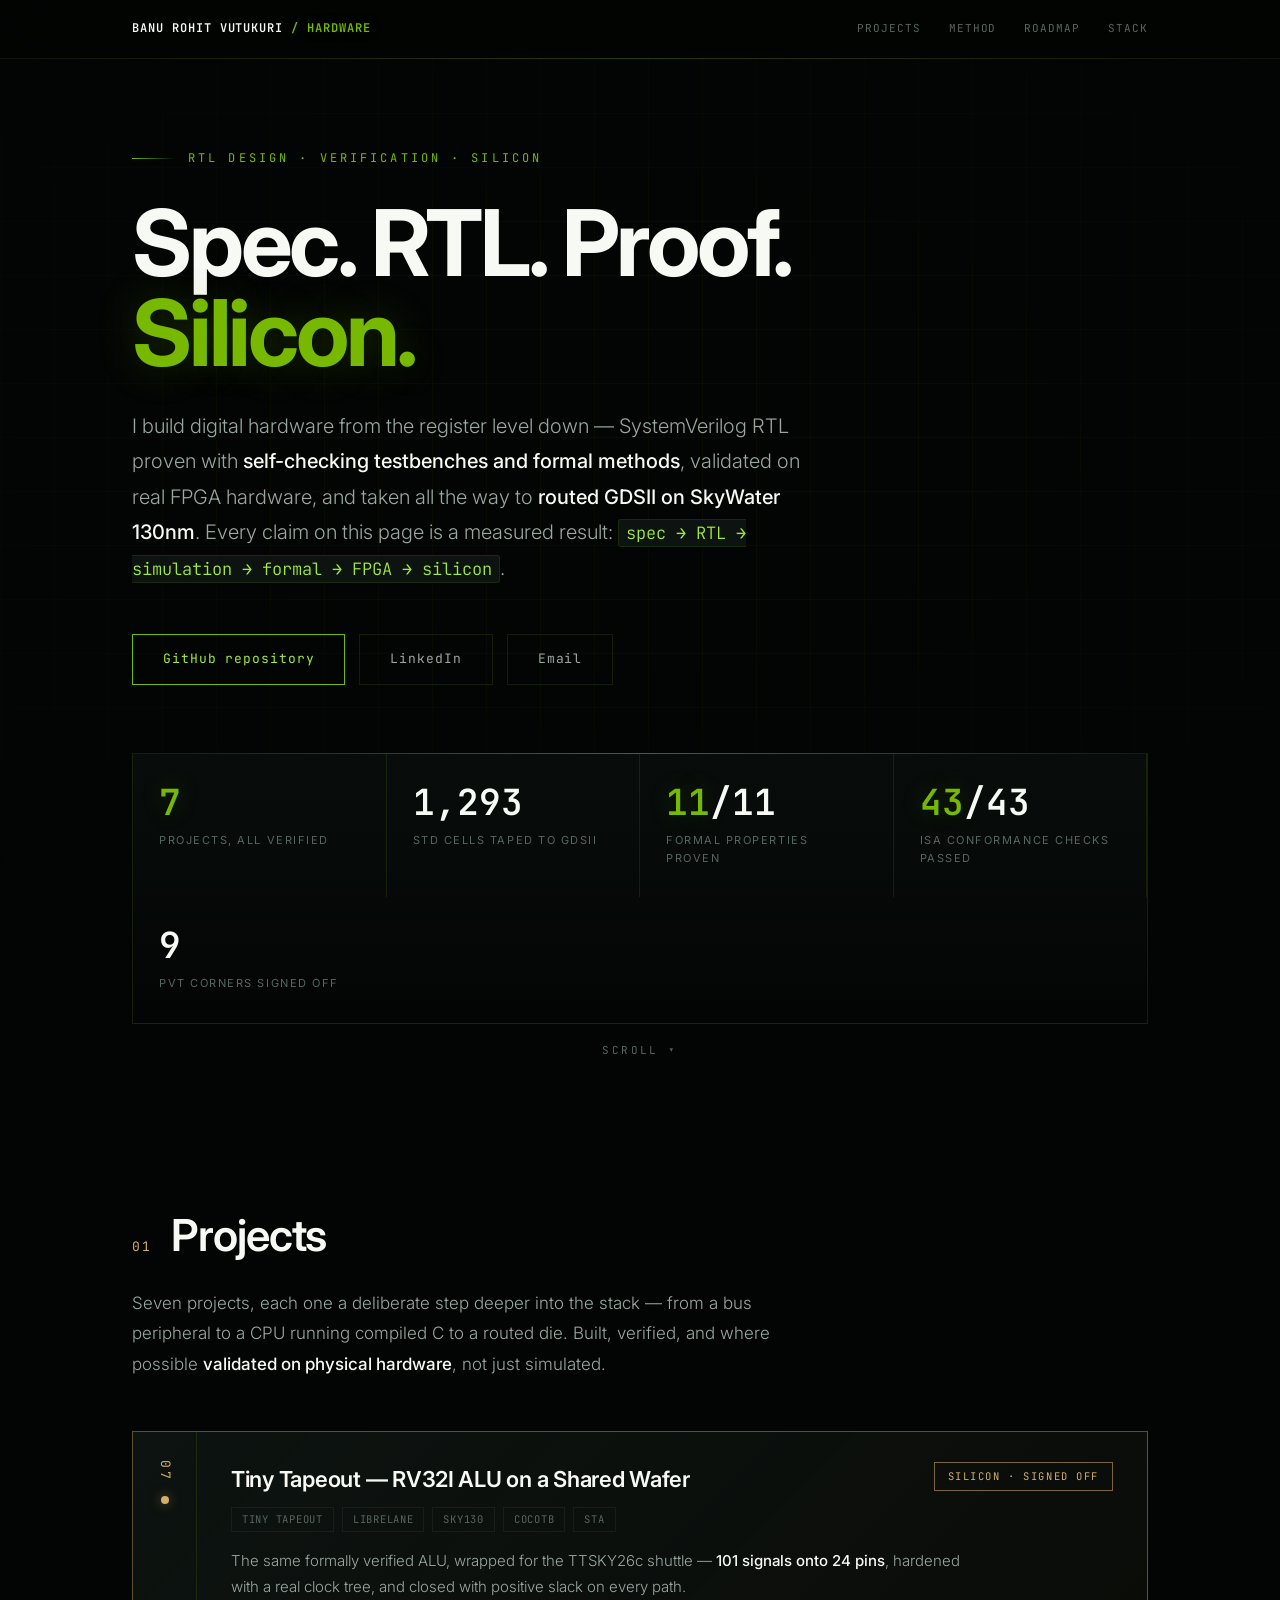
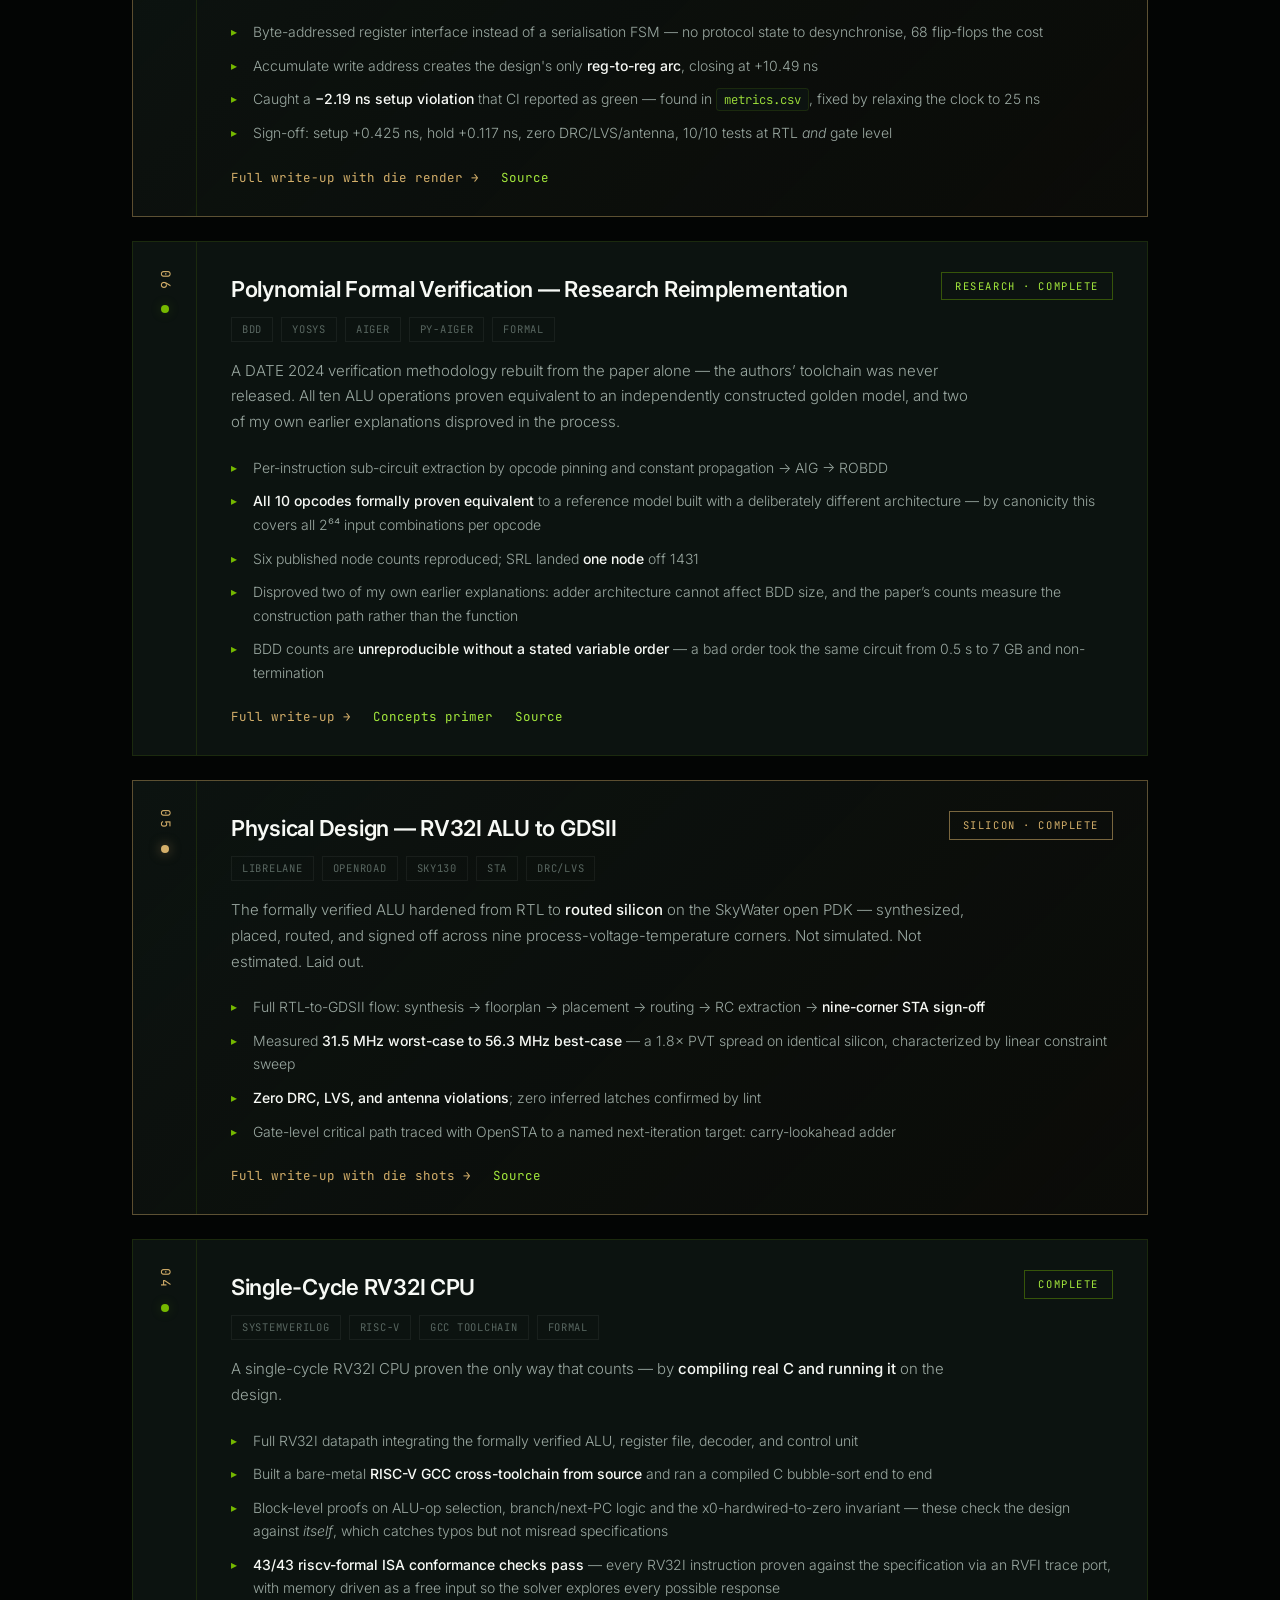
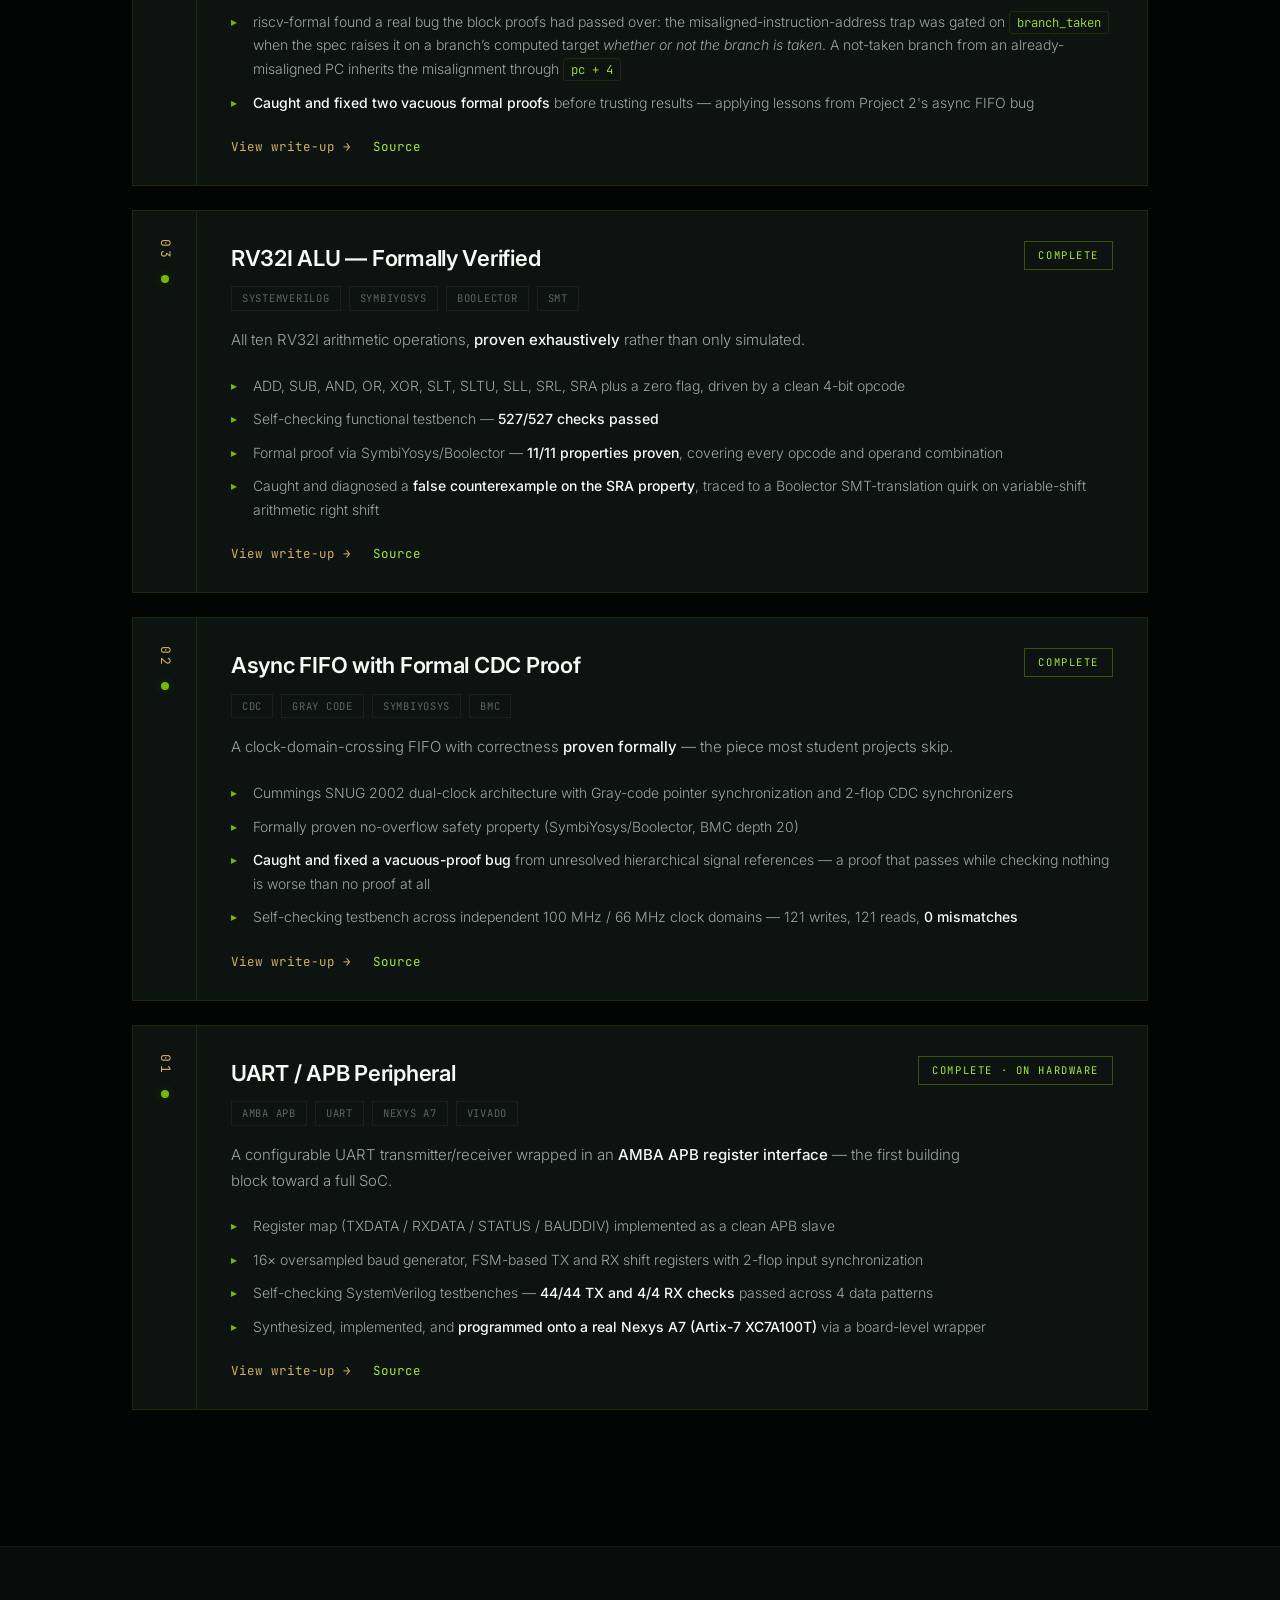
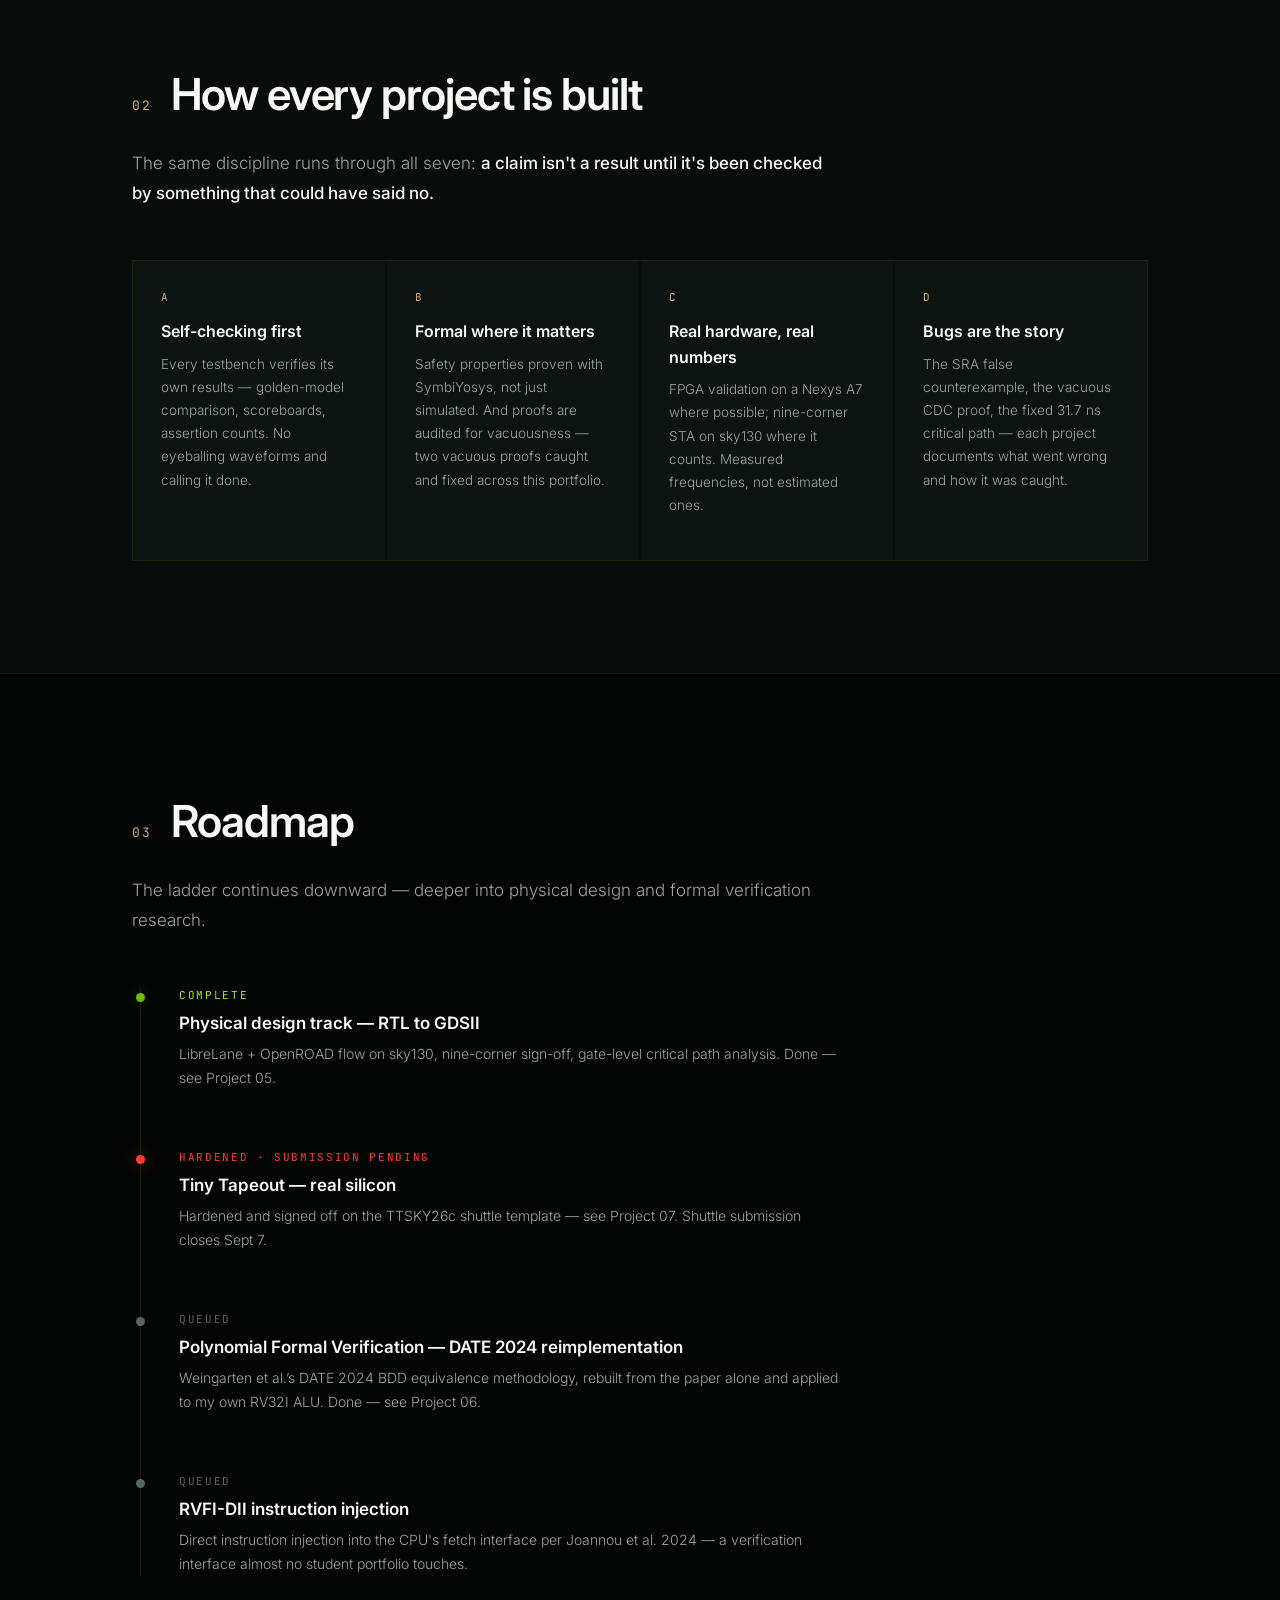
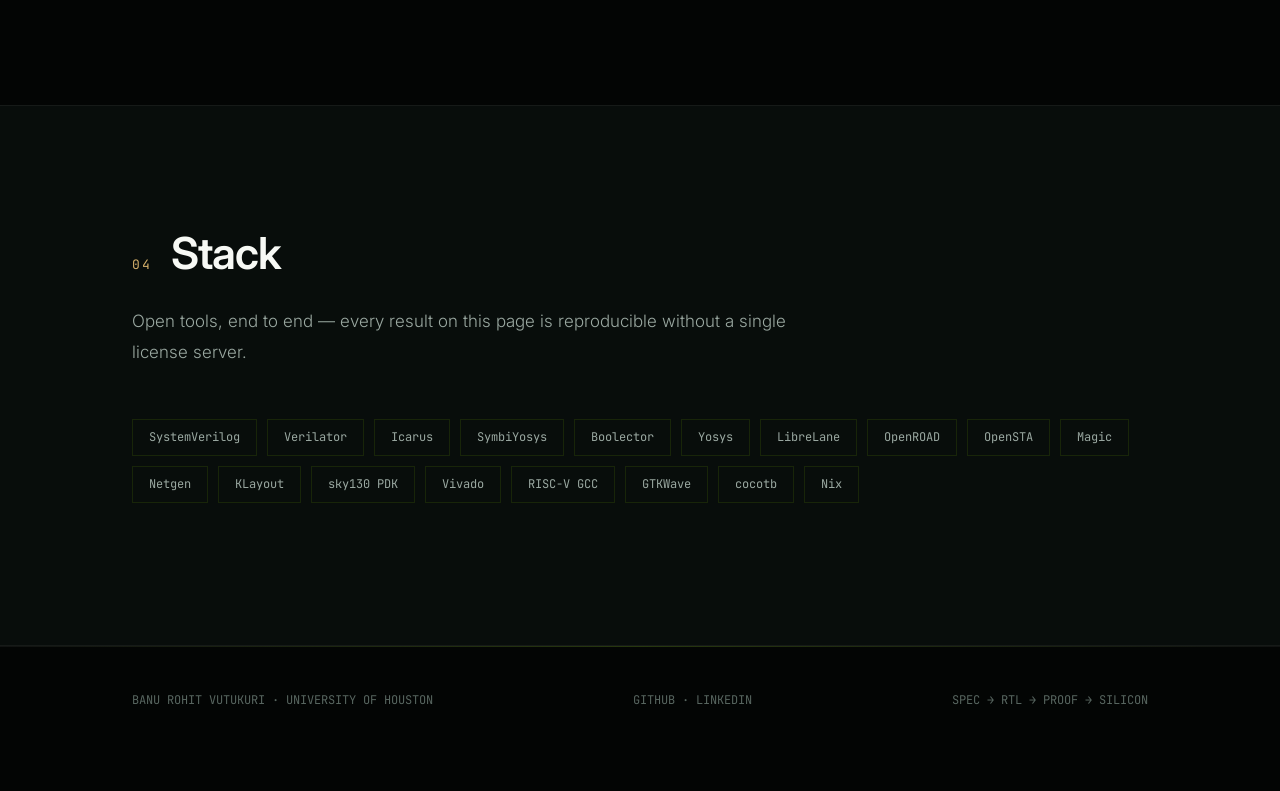
==== docs/index.html @ 044f89be "Site: add riscv-formal result to Project 04, correct the 'independent reference' claim, update count" ====
<!DOCTYPE html>
<html lang="en">
<head>
<meta charset="UTF-8">
<meta name="viewport" content="width=device-width, initial-scale=1.0">
<title>Banu Rohit Vutukuri — RTL Design and Verification</title>
<meta name="description" content="Digital hardware portfolio: SystemVerilog RTL, formal verification, FPGA validation, and RTL-to-GDSII physical design on SkyWater 130nm.">
<link rel="preconnect" href="https://fonts.googleapis.com">
<link rel="preconnect" href="https://fonts.gstatic.com" crossorigin>
<link href="https://fonts.googleapis.com/css2?family=Inter:wght@300;400;500;600;700&family=JetBrains+Mono:wght@400;500;600&display=swap" rel="stylesheet">
<link rel="stylesheet" href="assets/theme.css">
</head>
<body>

<nav>
  <div class="wrap nav-in">
    <span class="brand">BANU ROHIT VUTUKURI <em>/ HARDWARE</em></span>
    <div class="nav-links">
      <a href="#projects">Projects</a>
      <a href="#method">Method</a>
      <a href="#roadmap">Roadmap</a>
      <a href="#stack">Stack</a>
    </div>
  </div>
</nav>

<header class="hero">
  <div class="wrap">
    <div class="kicker">RTL design · verification · silicon</div>
    <h1>Spec. RTL. Proof.<br><span class="accent">Silicon.</span></h1>
    <p class="hero-sub">I build digital hardware from the register level down — SystemVerilog RTL proven with <strong>self-checking testbenches and formal methods</strong>, validated on real FPGA hardware, and taken all the way to <strong>routed GDSII on SkyWater 130nm</strong>. Every claim on this page is a measured result: <code>spec → RTL → simulation → formal → FPGA → silicon</code>.</p>

    <div class="cta-row">
      <a class="btn" href="https://github.com/Vutukuribanurohit02/fpga-portfolio">GitHub repository</a>
      <a class="btn ghost" href="https://www.linkedin.com/in/banurohitvutukuri">LinkedIn</a>
      <a class="btn ghost" href="mailto:vutukuribanurohit02@gmail.com">Email</a>
    </div>

    <div class="stat-band">
      <div class="stat"><span class="v"><em data-count="7">0</em></span><span class="k">projects, all verified</span></div>
      <div class="stat"><span class="v" data-count="1293" data-format="int">0</span><span class="k">std cells taped to GDSII</span></div>
      <div class="stat"><span class="v"><em data-count="11">0</em>/11</span><span class="k">formal properties proven</span></div>
      <div class="stat"><span class="v"><em data-count="43">0</em>/43</span><span class="k">ISA conformance checks passed</span></div>
          <div class="stat"><span class="v" data-count="9" data-format="int">0</span><span class="k">PVT corners signed off</span></div>
    </div>
  </div>
  <div class="scroll-hint">SCROLL ▾</div>
</header>

<section id="projects">
  <div class="wrap">
    <div class="sec-head reveal"><span class="sec-idx">01</span><h2>Projects</h2></div>
    <p class="lede reveal">Seven projects, each one a deliberate step deeper into the stack — from a bus peripheral to a CPU running compiled C to a routed die. Built, verified, and where possible <strong>validated on physical hardware</strong>, not just simulated.</p>

    <div class="proj featured-proj reveal">
      <div class="proj-rail"><span class="proj-num">07</span><span class="proj-dot"></span></div>
      <div class="proj-body">
        <div class="proj-top">
          <h3>Tiny Tapeout &mdash; RV32I ALU on a Shared Wafer</h3>
          <span class="badge silicon">Silicon &middot; Signed off</span>
        </div>
        <div class="proj-tags"><span>TINY TAPEOUT</span><span>LIBRELANE</span><span>SKY130</span><span>COCOTB</span><span>STA</span></div>
        <p class="summary">The same formally verified ALU, wrapped for the TTSKY26c shuttle &mdash; <strong>101 signals onto 24 pins</strong>, hardened with a real clock tree, and closed with positive slack on every path.</p>
        <ul>
          <li>Byte-addressed register interface instead of a serialisation FSM &mdash; no protocol state to desynchronise, 68 flip-flops the cost</li>
          <li>Accumulate write address creates the design's only <strong>reg-to-reg arc</strong>, closing at +10.49 ns</li>
          <li>Caught a <strong>&minus;2.19 ns setup violation</strong> that CI reported as green &mdash; found in <code>metrics.csv</code>, fixed by relaxing the clock to 25 ns</li>
          <li>Sign-off: setup +0.425 ns, hold +0.117 ns, zero DRC/LVS/antenna, 10/10 tests at RTL <em>and</em> gate level</li>
        </ul>
        <div class="proj-links">
          <a class="featured" href="project7-tiny-tapeout/">Full write-up with die render &rarr;</a>
          <a href="https://github.com/Vutukuribanurohit02/ttsky26c-rv32i-alu">Source</a>
        </div>
      </div>
    </div>

    <div class="proj reveal">
      <div class="proj-rail"><span class="proj-num">06</span><span class="proj-dot"></span></div>
      <div class="proj-body">
        <div class="proj-top">
          <h3>Polynomial Formal Verification &mdash; Research Reimplementation</h3>
          <span class="badge">Research &middot; Complete</span>
        </div>
        <div class="proj-tags"><span>BDD</span><span>YOSYS</span><span>AIGER</span><span>PY-AIGER</span><span>FORMAL</span></div>
        <p class="summary">A DATE&nbsp;2024 verification methodology rebuilt from the paper alone &mdash; the authors&rsquo; toolchain was never released. All ten ALU operations proven equivalent to an independently constructed golden model, and two of my own earlier explanations disproved in the process.</p>
        <ul>
                    <li>Per-instruction sub-circuit extraction by opcode pinning and constant propagation &rarr; AIG &rarr; ROBDD</li>
          <li><strong>All 10 opcodes formally proven equivalent</strong> to a reference model built with a deliberately different architecture &mdash; by canonicity this covers all 2&#8310;&#8308; input combinations per opcode</li>
          <li>Six published node counts reproduced; SRL landed <strong>one node</strong> off 1431</li>
          <li>Disproved two of my own earlier explanations: adder architecture cannot affect BDD size, and the paper&rsquo;s counts measure the construction path rather than the function</li>
          <li>BDD counts are <strong>unreproducible without a stated variable order</strong> &mdash; a bad order took the same circuit from 0.5&nbsp;s to 7&nbsp;GB and non-termination</li>
        </ul>
        <div class="proj-links">
          <a class="featured" href="project6-pfv/">Full write-up &rarr;</a>
          <a href="https://github.com/Vutukuribanurohit02/fpga-portfolio/blob/main/project6-pfv/CONCEPTS.md">Concepts primer</a>
          <a href="https://github.com/Vutukuribanurohit02/fpga-portfolio/tree/main/project6-pfv">Source</a>
        </div>
      </div>
    </div>

    <div class="proj featured-proj reveal">
      <div class="proj-rail"><span class="proj-num">05</span><span class="proj-dot"></span></div>
      <div class="proj-body">
        <div class="proj-top">
          <h3>Physical Design — RV32I ALU to GDSII</h3>
          <span class="badge silicon">Silicon · Complete</span>
        </div>
        <div class="proj-tags"><span>LIBRELANE</span><span>OPENROAD</span><span>SKY130</span><span>STA</span><span>DRC/LVS</span></div>
        <p class="summary">The formally verified ALU hardened from RTL to <strong>routed silicon</strong> on the SkyWater open PDK — synthesized, placed, routed, and signed off across nine process-voltage-temperature corners. Not simulated. Not estimated. Laid out.</p>
        <ul>
          <li>Full RTL-to-GDSII flow: synthesis → floorplan → placement → routing → RC extraction → <strong>nine-corner STA sign-off</strong></li>
          <li>Measured <strong>31.5 MHz worst-case to 56.3 MHz best-case</strong> — a 1.8× PVT spread on identical silicon, characterized by linear constraint sweep</li>
          <li><strong>Zero DRC, LVS, and antenna violations</strong>; zero inferred latches confirmed by lint</li>
          <li>Gate-level critical path traced with OpenSTA to a named next-iteration target: carry-lookahead adder</li>
        </ul>
        <div class="proj-links">
          <a class="featured" href="project5-physical-design/">Full write-up with die shots →</a>
          <a href="https://github.com/Vutukuribanurohit02/fpga-portfolio/tree/main/project5-physical-design">Source</a>
        </div>
      </div>
    </div>

    <div class="proj reveal">
      <div class="proj-rail"><span class="proj-num">04</span><span class="proj-dot"></span></div>
      <div class="proj-body">
        <div class="proj-top">
          <h3>Single-Cycle RV32I CPU</h3>
          <span class="badge">Complete</span>
        </div>
        <div class="proj-tags"><span>SYSTEMVERILOG</span><span>RISC-V</span><span>GCC TOOLCHAIN</span><span>FORMAL</span></div>
        <p class="summary">A single-cycle RV32I CPU proven the only way that counts — by <strong>compiling real C and running it</strong> on the design.</p>
        <ul>
          <li>Full RV32I datapath integrating the formally verified ALU, register file, decoder, and control unit</li>
          <li>Built a bare-metal <strong>RISC-V GCC cross-toolchain from source</strong> and ran a compiled C bubble-sort end to end</li>
          <li>Block-level proofs on ALU-op selection, branch/next-PC logic and the x0-hardwired-to-zero invariant &mdash; these check the design against <em>itself</em>, which catches typos but not misread specifications</li>
              <li><strong>43/43 riscv-formal ISA conformance checks pass</strong> &mdash; every RV32I instruction proven against the specification via an RVFI trace port, with memory driven as a free input so the solver explores every possible response</li>
              <li>riscv-formal found a real bug the block proofs had passed over: the misaligned-instruction-address trap was gated on <code>branch_taken</code> when the spec raises it on a branch&rsquo;s computed target <em>whether or not the branch is taken</em>. A not-taken branch from an already-misaligned PC inherits the misalignment through <code>pc + 4</code></li>
          <li><strong>Caught and fixed two vacuous formal proofs</strong> before trusting results — applying lessons from Project 2's async FIFO bug</li>
        </ul>
        <div class="proj-links">
          <a class="featured" href="project4-rv32i-cpu/">View write-up →</a>
          <a href="https://github.com/Vutukuribanurohit02/fpga-portfolio/tree/main/project4-rv32i-cpu">Source</a>
        </div>
      </div>
    </div>

    <div class="proj reveal">
      <div class="proj-rail"><span class="proj-num">03</span><span class="proj-dot"></span></div>
      <div class="proj-body">
        <div class="proj-top">
          <h3>RV32I ALU — Formally Verified</h3>
          <span class="badge">Complete</span>
        </div>
        <div class="proj-tags"><span>SYSTEMVERILOG</span><span>SYMBIYOSYS</span><span>BOOLECTOR</span><span>SMT</span></div>
        <p class="summary">All ten RV32I arithmetic operations, <strong>proven exhaustively</strong> rather than only simulated.</p>
        <ul>
          <li>ADD, SUB, AND, OR, XOR, SLT, SLTU, SLL, SRL, SRA plus a zero flag, driven by a clean 4-bit opcode</li>
          <li>Self-checking functional testbench — <strong>527/527 checks passed</strong></li>
          <li>Formal proof via SymbiYosys/Boolector — <strong>11/11 properties proven</strong>, covering every opcode and operand combination</li>
          <li>Caught and diagnosed a <strong>false counterexample on the SRA property</strong>, traced to a Boolector SMT-translation quirk on variable-shift arithmetic right shift</li>
        </ul>
        <div class="proj-links">
          <a class="featured" href="project3-rv32i-alu/">View write-up →</a>
          <a href="https://github.com/Vutukuribanurohit02/fpga-portfolio/tree/main/project3-rv32i-alu">Source</a>
        </div>
      </div>
    </div>

    <div class="proj reveal">
      <div class="proj-rail"><span class="proj-num">02</span><span class="proj-dot"></span></div>
      <div class="proj-body">
        <div class="proj-top">
          <h3>Async FIFO with Formal CDC Proof</h3>
          <span class="badge">Complete</span>
        </div>
        <div class="proj-tags"><span>CDC</span><span>GRAY CODE</span><span>SYMBIYOSYS</span><span>BMC</span></div>
        <p class="summary">A clock-domain-crossing FIFO with correctness <strong>proven formally</strong> — the piece most student projects skip.</p>
        <ul>
          <li>Cummings SNUG 2002 dual-clock architecture with Gray-code pointer synchronization and 2-flop CDC synchronizers</li>
          <li>Formally proven no-overflow safety property (SymbiYosys/Boolector, BMC depth 20)</li>
          <li><strong>Caught and fixed a vacuous-proof bug</strong> from unresolved hierarchical signal references — a proof that passes while checking nothing is worse than no proof at all</li>
          <li>Self-checking testbench across independent 100 MHz / 66 MHz clock domains — 121 writes, 121 reads, <strong>0 mismatches</strong></li>
        </ul>
        <div class="proj-links">
          <a class="featured" href="project2-async-fifo/">View write-up →</a>
          <a href="https://github.com/Vutukuribanurohit02/fpga-portfolio/tree/main/project2-async-fifo">Source</a>
        </div>
      </div>
    </div>

    <div class="proj reveal">
      <div class="proj-rail"><span class="proj-num">01</span><span class="proj-dot"></span></div>
      <div class="proj-body">
        <div class="proj-top">
          <h3>UART / APB Peripheral</h3>
          <span class="badge">Complete · On Hardware</span>
        </div>
        <div class="proj-tags"><span>AMBA APB</span><span>UART</span><span>NEXYS A7</span><span>VIVADO</span></div>
        <p class="summary">A configurable UART transmitter/receiver wrapped in an <strong>AMBA APB register interface</strong> — the first building block toward a full SoC.</p>
        <ul>
          <li>Register map (TXDATA / RXDATA / STATUS / BAUDDIV) implemented as a clean APB slave</li>
          <li>16× oversampled baud generator, FSM-based TX and RX shift registers with 2-flop input synchronization</li>
          <li>Self-checking SystemVerilog testbenches — <strong>44/44 TX and 4/4 RX checks</strong> passed across 4 data patterns</li>
          <li>Synthesized, implemented, and <strong>programmed onto a real Nexys A7 (Artix-7 XC7A100T)</strong> via a board-level wrapper</li>
        </ul>
        <div class="proj-links">
          <a class="featured" href="project1-uart/">View write-up →</a>
          <a href="https://github.com/Vutukuribanurohit02/fpga-portfolio/tree/main/project1-uart">Source</a>
        </div>
      </div>
    </div>
  </div>
</section>

<section class="alt" id="method">
  <div class="wrap">
    <div class="sec-head reveal"><span class="sec-idx">02</span><h2>How every project is built</h2></div>
    <p class="lede reveal">The same discipline runs through all seven: <strong>a claim isn't a result until it's been checked by something that could have said no.</strong></p>
    <div class="method reveal">
      <div class="m-cell">
        <span class="m-idx">A</span>
        <h3>Self-checking first</h3>
        <p>Every testbench verifies its own results — golden-model comparison, scoreboards, assertion counts. No eyeballing waveforms and calling it done.</p>
      </div>
      <div class="m-cell">
        <span class="m-idx">B</span>
        <h3>Formal where it matters</h3>
        <p>Safety properties proven with SymbiYosys, not just simulated. And proofs are audited for vacuousness — two vacuous proofs caught and fixed across this portfolio.</p>
      </div>
      <div class="m-cell">
        <span class="m-idx">C</span>
        <h3>Real hardware, real numbers</h3>
        <p>FPGA validation on a Nexys A7 where possible; nine-corner STA on sky130 where it counts. Measured frequencies, not estimated ones.</p>
      </div>
      <div class="m-cell">
        <span class="m-idx">D</span>
        <h3>Bugs are the story</h3>
        <p>The SRA false counterexample, the vacuous CDC proof, the fixed 31.7 ns critical path — each project documents what went wrong and how it was caught.</p>
      </div>
    </div>
  </div>
</section>

<section id="roadmap">
  <div class="wrap">
    <div class="sec-head reveal"><span class="sec-idx">03</span><h2>Roadmap</h2></div>
    <p class="lede reveal">The ladder continues downward — deeper into physical design and formal verification research.</p>
    <div class="road reveal">
      <div class="road-item done">
        <span class="r-tag">Complete</span>
        <h3>Physical design track — RTL to GDSII</h3>
        <p>LibreLane + OpenROAD flow on sky130, nine-corner sign-off, gate-level critical path analysis. Done — see Project 05.</p>
      </div>
      <div class="road-item next">
        <span class="r-tag">Hardened · submission pending</span>
        <h3>Tiny Tapeout — real silicon</h3>
        <p>Hardened and signed off on the TTSKY26c shuttle template — see Project 07. Shuttle submission closes Sept 7.</p>
      </div>
      <div class="road-item">
        <span class="r-tag">Queued</span>
        <h3>Polynomial Formal Verification — DATE 2024 reimplementation</h3>
        <p>Weingarten et al.&rsquo;s DATE 2024 BDD equivalence methodology, rebuilt from the paper alone and applied to my own RV32I ALU. Done &mdash; see Project 06.</p>
      </div>
      <div class="road-item">
        <span class="r-tag">Queued</span>
        <h3>RVFI-DII instruction injection</h3>
        <p>Direct instruction injection into the CPU's fetch interface per Joannou et al. 2024 — a verification interface almost no student portfolio touches.</p>
      </div>
    </div>
  </div>
</section>

<section class="alt" id="stack">
  <div class="wrap">
    <div class="sec-head reveal"><span class="sec-idx">04</span><h2>Stack</h2></div>
    <p class="lede reveal">Open tools, end to end — every result on this page is reproducible without a single license server.</p>
    <div class="tools reveal">
      <span>SystemVerilog</span><span>Verilator</span><span>Icarus</span><span>SymbiYosys</span><span>Boolector</span><span>Yosys</span><span>LibreLane</span><span>OpenROAD</span><span>OpenSTA</span><span>Magic</span><span>Netgen</span><span>KLayout</span><span>sky130 PDK</span><span>Vivado</span><span>RISC-V GCC</span><span>GTKWave</span><span>cocotb</span><span>Nix</span>
    </div>
  </div>
</section>

<footer>
  <div class="wrap f-in">
    <span>BANU ROHIT VUTUKURI · UNIVERSITY OF HOUSTON</span>
    <span><a href="https://github.com/Vutukuribanurohit02">GITHUB</a> · <a href="https://www.linkedin.com/in/banurohitvutukuri">LINKEDIN</a></span>
    <span>SPEC → RTL → PROOF → SILICON</span>
  </div>
</footer>

<script>
  const io = new IntersectionObserver((entries)=>{
    entries.forEach(e=>{ if(e.isIntersecting){ e.target.classList.add('in'); io.unobserve(e.target);} });
  },{threshold:0.1});
  document.querySelectorAll('.reveal').forEach(el=>io.observe(el));

  const cio = new IntersectionObserver((entries)=>{
    entries.forEach(e=>{
      if(!e.isIntersecting) return;
      const el = e.target; cio.unobserve(el);
      const target = parseFloat(el.dataset.count);
      const isInt = el.dataset.format === 'int' || Number.isInteger(target);
      const t0 = performance.now(), dur = 1300;
      function tick(t){
        const p = Math.min((t - t0)/dur, 1);
        const eased = 1 - Math.pow(1 - p, 3);
        const v = target * eased;
        el.textContent = isInt ? Math.round(v).toLocaleString() : v.toFixed(1);
        if(p < 1) requestAnimationFrame(tick);
      }
      requestAnimationFrame(tick);
    });
  },{threshold:0.5});
  document.querySelectorAll('[data-count]').forEach(el=>cio.observe(el));
</script>

</body>
</html>
---- docs/assets/theme.css ----
:root{
  --bg:#030504;--bg-2:#080d0b;--bg-3:#0c1310;
  --line:rgba(118,185,0,0.14);--line-dim:rgba(255,255,255,0.055);
  --green:#76b900;--green-soft:#a4e93c;--green-glow:rgba(118,185,0,0.22);
  --gold:#d4af6a;--red:#ff3b30;
  --white:#f7f9f5;--dim:#9aa8a1;--faint:#586660;
  --mono:'JetBrains Mono',monospace;--sans:'Inter',sans-serif;
}
*{margin:0;padding:0;box-sizing:border-box;}
html{scroll-behavior:smooth;}
body{background:var(--bg);color:var(--white);font-family:var(--sans);line-height:1.6;-webkit-font-smoothing:antialiased;overflow-x:hidden;}
::selection{background:var(--green);color:#030504;}
.wrap{max-width:1080px;margin:0 auto;padding:0 32px;}
a{color:var(--green-soft);text-decoration:none;transition:color .2s;}
a:hover{text-decoration:none;color:#c6ff5e;}

nav{position:sticky;top:0;z-index:50;background:rgba(3,5,4,0.72);backdrop-filter:blur(20px) saturate(1.4);border-bottom:1px solid var(--line-dim);}
nav::after{content:"";position:absolute;left:0;right:0;bottom:-1px;height:1px;background:linear-gradient(90deg,transparent,var(--green-glow),transparent);}
.nav-in{display:flex;justify-content:space-between;align-items:center;height:58px;font-family:var(--mono);font-size:12px;letter-spacing:0.08em;}
.nav-in .brand{color:var(--white);font-weight:600;}
.nav-in .brand em{color:var(--green);font-style:normal;text-shadow:0 0 18px var(--green-glow);}
.nav-links{display:flex;gap:28px;}
.nav-links a{color:var(--faint);text-transform:uppercase;font-size:11px;position:relative;}
.nav-links a::after{content:"";position:absolute;left:0;bottom:-6px;width:0;height:1px;background:var(--green);transition:width .25s;}
.nav-links a:hover{color:var(--green-soft);}
.nav-links a:hover::after{width:100%;}

.hero{min-height:88vh;display:flex;flex-direction:column;justify-content:center;position:relative;padding:90px 0 64px;}
.hero::before{content:"";position:absolute;inset:0;background:
  linear-gradient(rgba(118,185,0,0.04) 1px,transparent 1px),
  linear-gradient(90deg,rgba(118,185,0,0.04) 1px,transparent 1px);
  background-size:54px 54px;
  mask-image:radial-gradient(ellipse 95% 75% at 50% 38%,black 25%,transparent 78%);
  pointer-events:none;}
.hero::after{content:"";position:absolute;left:0;right:0;top:0;height:100%;
  background:linear-gradient(180deg,transparent 0%,var(--green-glow) 50%,transparent 100%);
  opacity:0;animation:scan 7s ease-in-out infinite;pointer-events:none;
  mask-image:radial-gradient(ellipse 95% 75% at 50% 38%,black 25%,transparent 78%);}
@keyframes scan{0%,100%{opacity:0;transform:translateY(-30%);}50%{opacity:.10;transform:translateY(30%);}}
.kicker{font-family:var(--mono);font-size:12px;letter-spacing:0.26em;text-transform:uppercase;color:var(--green);margin-bottom:30px;display:flex;align-items:center;gap:14px;position:relative;}
.kicker::before{content:"";width:42px;height:1px;background:linear-gradient(90deg,var(--green),transparent);}
h1{font-size:clamp(44px,7.4vw,92px);font-weight:700;line-height:0.98;letter-spacing:-0.035em;max-width:940px;margin-bottom:30px;position:relative;}
h1 .accent{color:var(--green);text-shadow:0 0 42px var(--green-glow);}
.hero-sub{font-size:clamp(16px,1.6vw,20px);font-weight:300;color:var(--dim);max-width:680px;margin-bottom:48px;line-height:1.78;position:relative;}
.hero-sub strong{color:var(--white);font-weight:500;}
.hero-sub code{font-family:var(--mono);font-size:0.85em;color:var(--green-soft);}

.cta-row{display:flex;gap:14px;flex-wrap:wrap;margin-bottom:68px;position:relative;}
.btn{font-family:var(--mono);font-size:13px;letter-spacing:0.07em;padding:14px 30px;border:1px solid var(--green);color:var(--green-soft);transition:all .22s;position:relative;overflow:hidden;}
.btn:hover{background:var(--green);color:#030504;box-shadow:0 0 34px var(--green-glow);}
.btn.ghost{border-color:var(--line);color:var(--dim);}
.btn.ghost:hover{background:var(--bg-3);color:var(--white);border-color:var(--faint);box-shadow:none;}

.stat-band{display:grid;grid-template-columns:repeat(4,1fr);border:1px solid var(--line);background:linear-gradient(180deg,var(--bg-2),var(--bg));position:relative;}
.stat-band::before{content:"";position:absolute;left:0;right:0;top:-1px;height:1px;background:linear-gradient(90deg,transparent,var(--green),transparent);opacity:.5;}
.stat{padding:30px 26px;border-right:1px solid var(--line);transition:background .25s;}
.stat:hover{background:rgba(118,185,0,0.03);}
.stat:last-child{border-right:none;}
.stat .v{font-family:var(--mono);font-size:clamp(24px,3vw,36px);font-weight:600;color:var(--white);display:block;line-height:1.05;}
.stat .v em{color:var(--green);font-style:normal;text-shadow:0 0 24px var(--green-glow);}
.stat .k{font-size:11px;color:var(--faint);text-transform:uppercase;letter-spacing:0.14em;margin-top:10px;display:block;}

.scroll-hint{position:absolute;bottom:28px;left:50%;transform:translateX(-50%);font-family:var(--mono);font-size:11px;color:var(--faint);letter-spacing:0.22em;animation:drift 2.4s ease-in-out infinite;}
@keyframes drift{0%,100%{transform:translate(-50%,0);opacity:.7;}50%{transform:translate(-50%,9px);opacity:1;}}

section{padding:112px 0;position:relative;}
section.alt{background:var(--bg-2);border-top:1px solid var(--line-dim);border-bottom:1px solid var(--line-dim);}
.sec-head{display:flex;align-items:baseline;gap:20px;margin-bottom:18px;}
.sec-idx{font-family:var(--mono);font-size:13px;color:var(--gold);letter-spacing:0.12em;}
h2{font-size:clamp(28px,3.6vw,44px);font-weight:600;letter-spacing:-0.025em;}
.lede{font-size:17px;font-weight:300;color:var(--dim);max-width:700px;margin-bottom:52px;line-height:1.78;}
.lede strong{color:var(--white);font-weight:500;}
p{color:var(--dim);max-width:700px;margin-bottom:17px;font-size:15.5px;font-weight:300;line-height:1.78;}
p strong{color:var(--white);font-weight:500;}
code{font-family:var(--mono);font-size:0.88em;color:var(--green-soft);background:var(--bg-3);padding:2px 7px;border-radius:3px;border:1px solid var(--line);}

.proj{display:grid;grid-template-columns:64px 1fr;border:1px solid var(--line);background:var(--bg-3);margin-bottom:24px;transition:transform .3s cubic-bezier(.2,.7,.3,1),border-color .3s,box-shadow .3s;position:relative;}
.proj:hover{transform:translateY(-4px);border-color:rgba(118,185,0,0.45);box-shadow:0 18px 60px rgba(0,0,0,0.5),0 0 0 1px rgba(118,185,0,0.12),0 0 44px rgba(118,185,0,0.07);}
.proj-rail{border-right:1px solid var(--line);display:flex;flex-direction:column;align-items:center;padding:28px 0;gap:14px;}
.proj-num{font-family:var(--mono);font-size:13px;color:var(--gold);writing-mode:vertical-rl;letter-spacing:0.22em;}
.proj-dot{width:8px;height:8px;background:var(--green);border-radius:50%;box-shadow:0 0 12px var(--green-glow);}
.proj-body{padding:30px 34px 28px;}
.proj-top{display:flex;justify-content:space-between;align-items:flex-start;gap:16px;flex-wrap:wrap;margin-bottom:10px;}
.proj h3{font-size:22px;font-weight:600;letter-spacing:-0.012em;}
.badge{font-family:var(--mono);font-size:10.5px;letter-spacing:0.15em;text-transform:uppercase;padding:5px 13px;border:1px solid rgba(118,185,0,0.4);color:var(--green-soft);white-space:nowrap;}
.badge.silicon{border-color:rgba(212,175,106,0.55);color:var(--gold);}
.proj .summary{color:var(--dim);font-weight:300;font-size:15px;margin-bottom:16px;max-width:740px;line-height:1.72;}
.proj .summary strong{color:var(--white);font-weight:500;}
.proj ul{list-style:none;margin-bottom:18px;}
.proj li{color:var(--dim);font-weight:300;font-size:14px;padding:5px 0 5px 22px;position:relative;line-height:1.68;}
.proj li::before{content:"▸";position:absolute;left:0;color:var(--green);font-size:12px;top:7px;}
.proj li strong{color:var(--white);font-weight:500;}
.proj-links{display:flex;gap:22px;flex-wrap:wrap;font-family:var(--mono);font-size:12.5px;}
.proj-links a{color:var(--green-soft);}
.proj-links a.featured{color:var(--gold);}
.proj-links a.featured:hover{text-shadow:0 0 16px rgba(212,175,106,0.4);}
.proj-tags{display:flex;gap:8px;flex-wrap:wrap;margin-bottom:16px;}
.proj-tags span{font-family:var(--mono);font-size:10.5px;color:var(--faint);border:1px solid var(--line-dim);padding:3px 10px;letter-spacing:0.07em;}

.proj.featured-proj{border-color:rgba(212,175,106,0.4);background:linear-gradient(135deg,var(--bg-3),rgba(212,175,106,0.035));}
.proj.featured-proj:hover{border-color:rgba(212,175,106,0.65);box-shadow:0 18px 60px rgba(0,0,0,0.5),0 0 0 1px rgba(212,175,106,0.16),0 0 48px rgba(212,175,106,0.08);}
.proj.featured-proj .proj-dot{background:var(--gold);box-shadow:0 0 12px rgba(212,175,106,0.5);}

.method{display:grid;grid-template-columns:repeat(auto-fit,minmax(220px,1fr));gap:2px;border:1px solid var(--line);margin-top:8px;}
.m-cell{background:var(--bg-3);padding:28px 28px 26px;transition:background .25s;}
.m-cell:hover{background:rgba(118,185,0,0.035);}
.m-cell .m-idx{font-family:var(--mono);font-size:11px;color:var(--gold);letter-spacing:0.15em;display:block;margin-bottom:12px;}
.m-cell h3{font-size:16px;font-weight:600;margin-bottom:8px;}
.m-cell p{color:var(--dim);font-weight:300;font-size:13.5px;line-height:1.72;}

.road{border-left:1px solid var(--line);margin-left:8px;padding-left:38px;position:relative;}
.road-item{position:relative;padding-bottom:42px;}
.road-item:last-child{padding-bottom:0;}
.road-item::before{content:"";position:absolute;left:-43px;top:6px;width:9px;height:9px;border-radius:50%;background:var(--faint);}
.road-item.done::before{background:var(--green);box-shadow:0 0 14px var(--green-glow);}
.road-item.next::before{background:var(--red);box-shadow:0 0 16px rgba(255,59,48,0.5);animation:redline 1.6s ease-in-out infinite;}
@keyframes redline{0%,100%{box-shadow:0 0 8px rgba(255,59,48,0.35);}50%{box-shadow:0 0 22px rgba(255,59,48,0.75);}}
.road-item .r-tag{font-family:var(--mono);font-size:11px;letter-spacing:0.15em;text-transform:uppercase;color:var(--faint);display:block;margin-bottom:5px;}
.road-item.done .r-tag{color:var(--green-soft);}
.road-item.next .r-tag{color:var(--red);}
.road-item h3{font-size:17px;font-weight:600;margin-bottom:5px;}
.road-item p{color:var(--dim);font-weight:300;font-size:14px;max-width:660px;line-height:1.72;}

.report{background:var(--bg-3);border:1px solid var(--line);margin:36px 0;overflow-x:auto;position:relative;}
.report::before{content:"";position:absolute;left:0;right:0;top:0;height:1px;background:linear-gradient(90deg,transparent,var(--green),transparent);opacity:.4;}
.report .rhead{display:flex;justify-content:space-between;padding:15px 22px;border-bottom:1px solid var(--line);font-family:var(--mono);font-size:12px;color:var(--faint);flex-wrap:wrap;gap:8px;}
.report .rhead .ok{color:var(--green-soft);}
table{width:100%;border-collapse:collapse;min-width:540px;font-family:var(--mono);font-size:12.5px;}
th{text-align:left;padding:12px 22px;color:var(--faint);font-weight:500;font-size:10.5px;text-transform:uppercase;letter-spacing:0.11em;border-bottom:1px solid var(--line);}
td{padding:12px 22px;border-bottom:1px solid var(--line-dim);color:var(--dim);}
tr:last-child td{border-bottom:none;}
tr:hover td{background:rgba(118,185,0,0.035);}
.cn{color:var(--white);}
.ok-cell{color:var(--green-soft);font-weight:500;}
.slack-pos{color:var(--green-soft);font-weight:500;}
.slack-tight{color:var(--gold);font-weight:500;}
.bar{display:inline-block;height:8px;background:var(--green);vertical-align:middle;margin-right:10px;opacity:.85;box-shadow:0 0 8px var(--green-glow);}
.bar.t{background:var(--gold);box-shadow:0 0 8px rgba(212,175,106,0.4);}

.findings{display:grid;gap:2px;margin:36px 0;border:1px solid var(--line);}
.finding{background:var(--bg-3);padding:26px 28px;display:grid;grid-template-columns:150px 1fr;gap:24px;transition:background .25s;}
.finding:hover{background:rgba(118,185,0,0.03);}
.finding .ftag{font-family:var(--mono);font-size:11px;letter-spacing:0.15em;text-transform:uppercase;padding-top:3px;}
.finding.good .ftag{color:var(--green-soft);}
.finding.open .ftag{color:var(--gold);}
.finding p{margin:0;max-width:none;font-size:14.5px;}

.flow-rail{display:flex;flex-wrap:wrap;gap:0;margin:40px 0;font-family:var(--mono);font-size:12.5px;}
.flow-rail .step{padding:12px 18px;border:1px solid var(--line);border-right:none;color:var(--dim);background:var(--bg-3);white-space:nowrap;transition:all .2s;}
.flow-rail .step:hover{color:var(--white);background:rgba(118,185,0,0.05);}
.flow-rail .step:last-child{border-right:1px solid var(--line);}
.flow-rail .step.hot{color:var(--green-soft);border-color:rgba(118,185,0,0.4);border-right:none;}
.flow-rail .step.hot:last-child{border-right:1px solid rgba(118,185,0,0.4);}

.die-frame{position:relative;border:1px solid var(--line);background:var(--bg-2);padding:8px;margin:56px 0;transition:border-color .3s,box-shadow .3s;}
.die-frame:hover{border-color:rgba(118,185,0,0.4);box-shadow:0 0 60px rgba(118,185,0,0.06);}
.die-frame img{width:100%;display:block;}
.die-frame .corner{position:absolute;width:24px;height:24px;border-color:var(--green);border-style:solid;border-width:0;filter:drop-shadow(0 0 6px var(--green-glow));}
.die-frame .tl{top:-1px;left:-1px;border-top-width:2px;border-left-width:2px;}
.die-frame .tr{top:-1px;right:-1px;border-top-width:2px;border-right-width:2px;}
.die-frame .bl{bottom:-1px;left:-1px;border-bottom-width:2px;border-left-width:2px;}
.die-frame .br{bottom:-1px;right:-1px;border-bottom-width:2px;border-right-width:2px;}
.die-cap{display:flex;justify-content:space-between;gap:24px;font-family:var(--mono);font-size:12px;color:var(--faint);padding:14px 10px 6px;flex-wrap:wrap;}
.die-cap .meta{color:var(--green-soft);}

.grid2{display:grid;grid-template-columns:1fr 1fr;gap:56px;align-items:start;}

.tools{display:flex;flex-wrap:wrap;gap:10px;margin:30px 0;}
.tools span{font-family:var(--mono);font-size:12px;border:1px solid var(--line);padding:8px 16px;color:var(--dim);background:var(--bg-2);transition:all .2s;}
.tools span:hover{color:var(--green-soft);border-color:rgba(118,185,0,0.35);}

footer{border-top:1px solid var(--line-dim);padding:44px 0 80px;position:relative;}
footer::before{content:"";position:absolute;left:0;right:0;top:-1px;height:1px;background:linear-gradient(90deg,transparent,var(--green-glow),transparent);}
footer .f-in{display:flex;justify-content:space-between;flex-wrap:wrap;gap:16px;font-family:var(--mono);font-size:12px;color:var(--faint);}
footer a{color:var(--faint);}
footer a:hover{color:var(--green-soft);}

.reveal{opacity:0;transform:translateY(26px);transition:opacity .75s cubic-bezier(.2,.7,.3,1),transform .75s cubic-bezier(.2,.7,.3,1);}
.reveal.in{opacity:1;transform:none;}

@media (max-width:820px){
  .stat-band{grid-template-columns:repeat(2,1fr);}
  .stat:nth-child(2){border-right:none;}
  .stat:nth-child(1),.stat:nth-child(2){border-bottom:1px solid var(--line);}
  .proj{grid-template-columns:1fr;}
  .proj-rail{flex-direction:row;border-right:none;border-bottom:1px solid var(--line);padding:12px 20px;}
  .proj-num{writing-mode:horizontal-tb;}
  .grid2{grid-template-columns:1fr;gap:32px;}
  .finding{grid-template-columns:1fr;gap:10px;}
  .nav-links{display:none;}
  section{padding:64px 0;}
}
@media (prefers-reduced-motion:reduce){
  .reveal{opacity:1;transform:none;transition:none;}
  .scroll-hint,.hero::after,.road-item.next::before{animation:none;}
  .proj:hover{transform:none;}
}
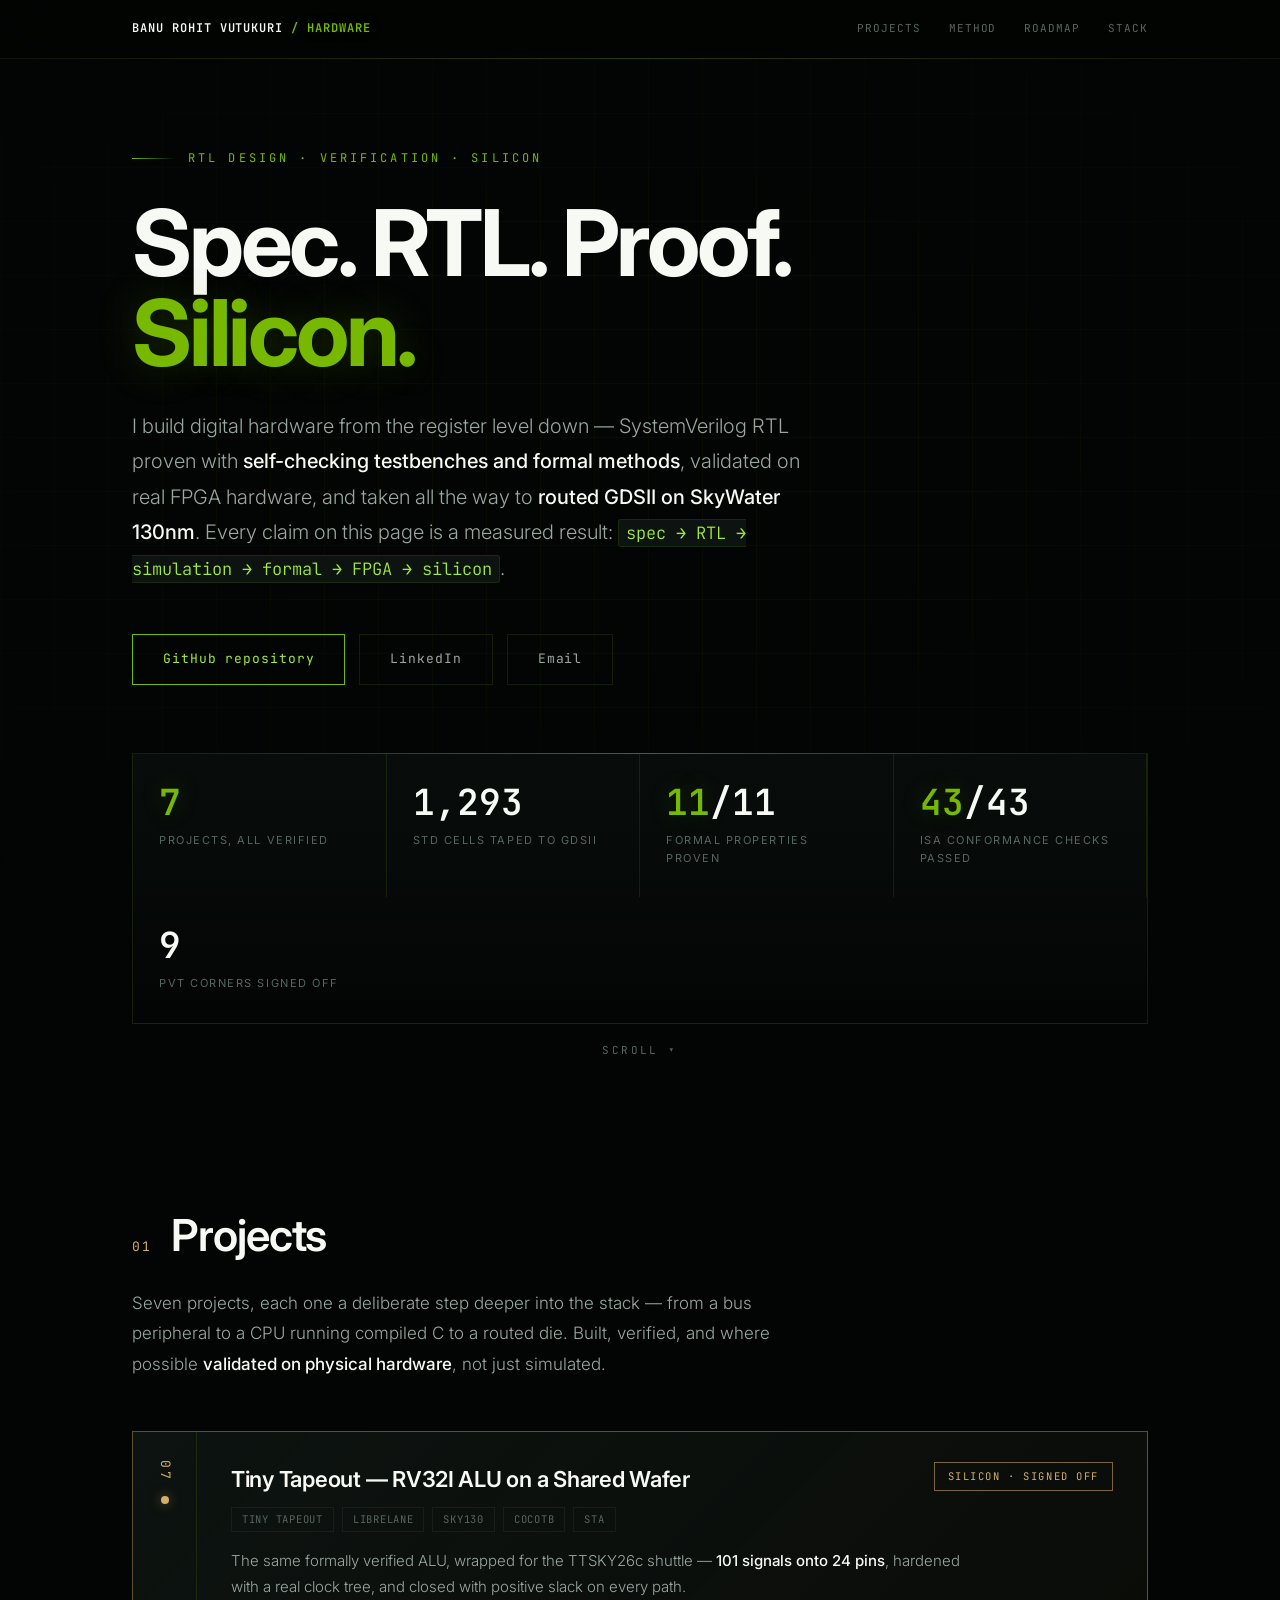
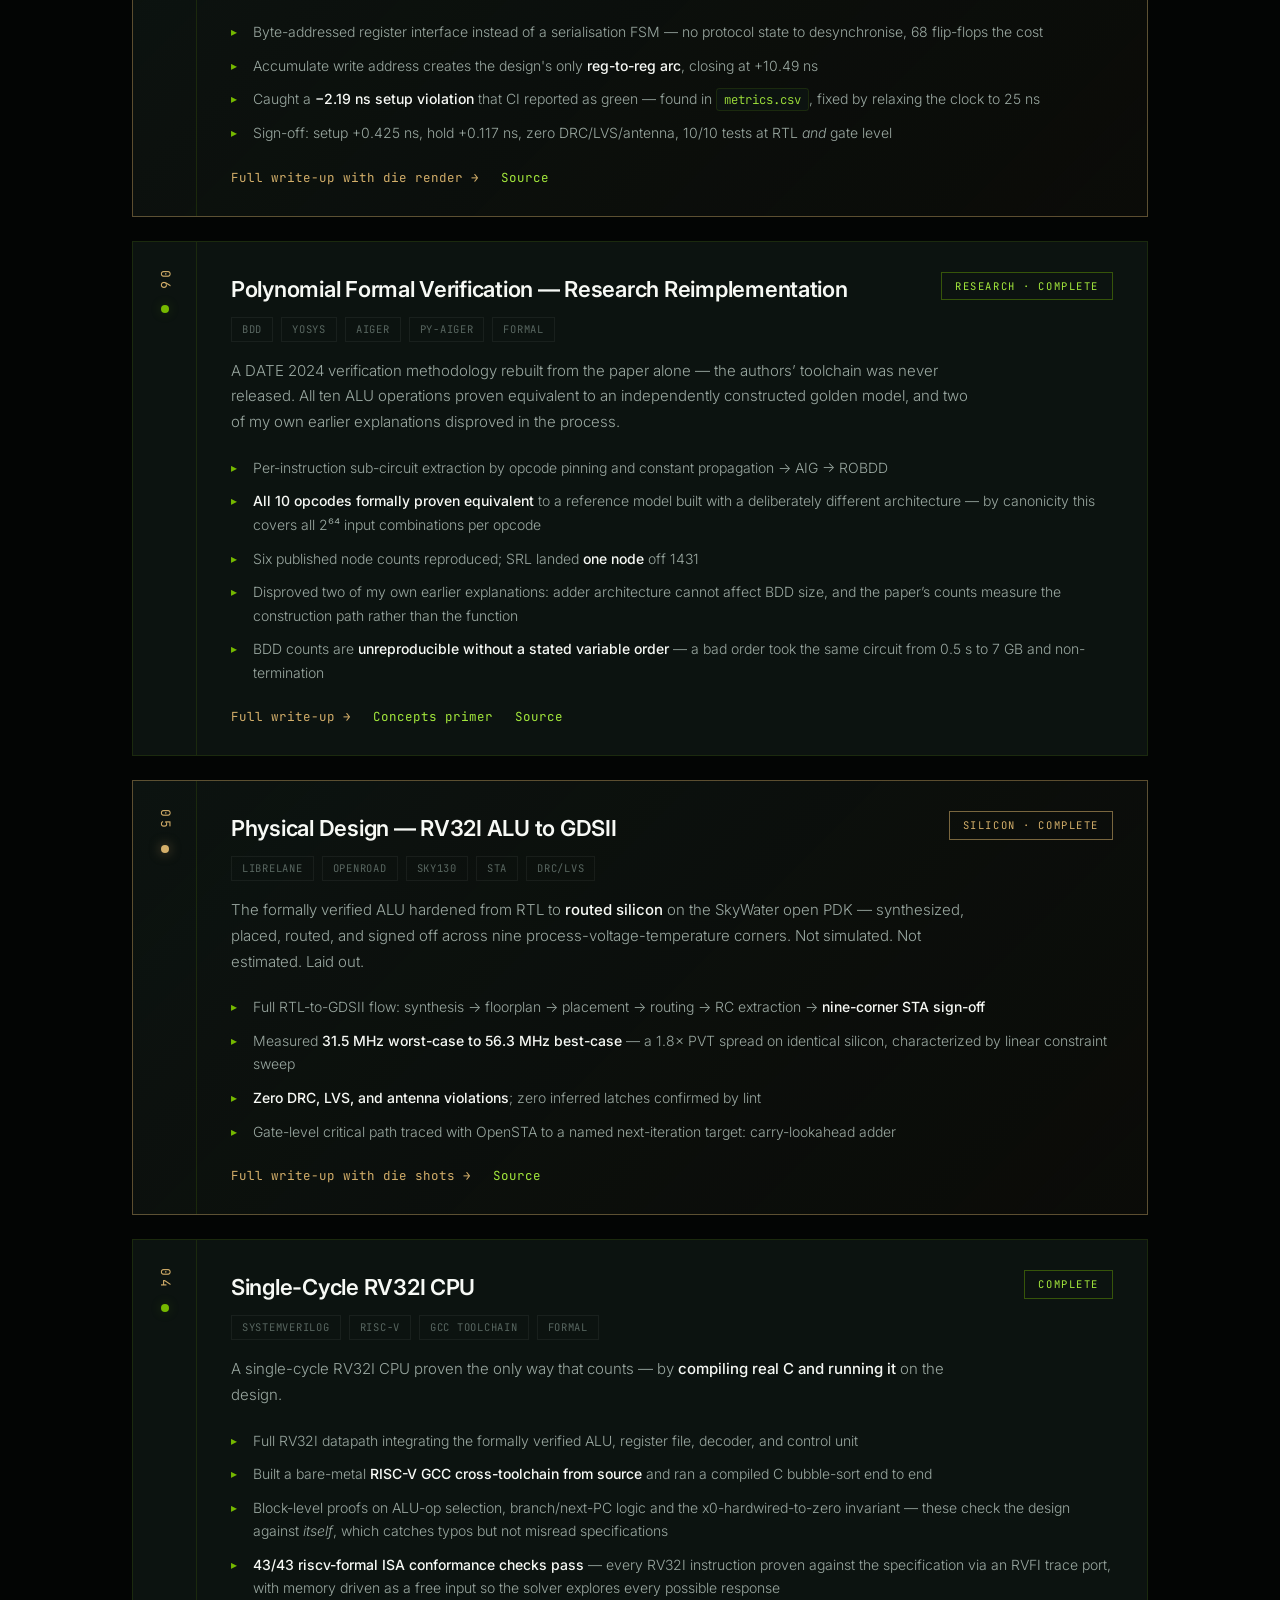
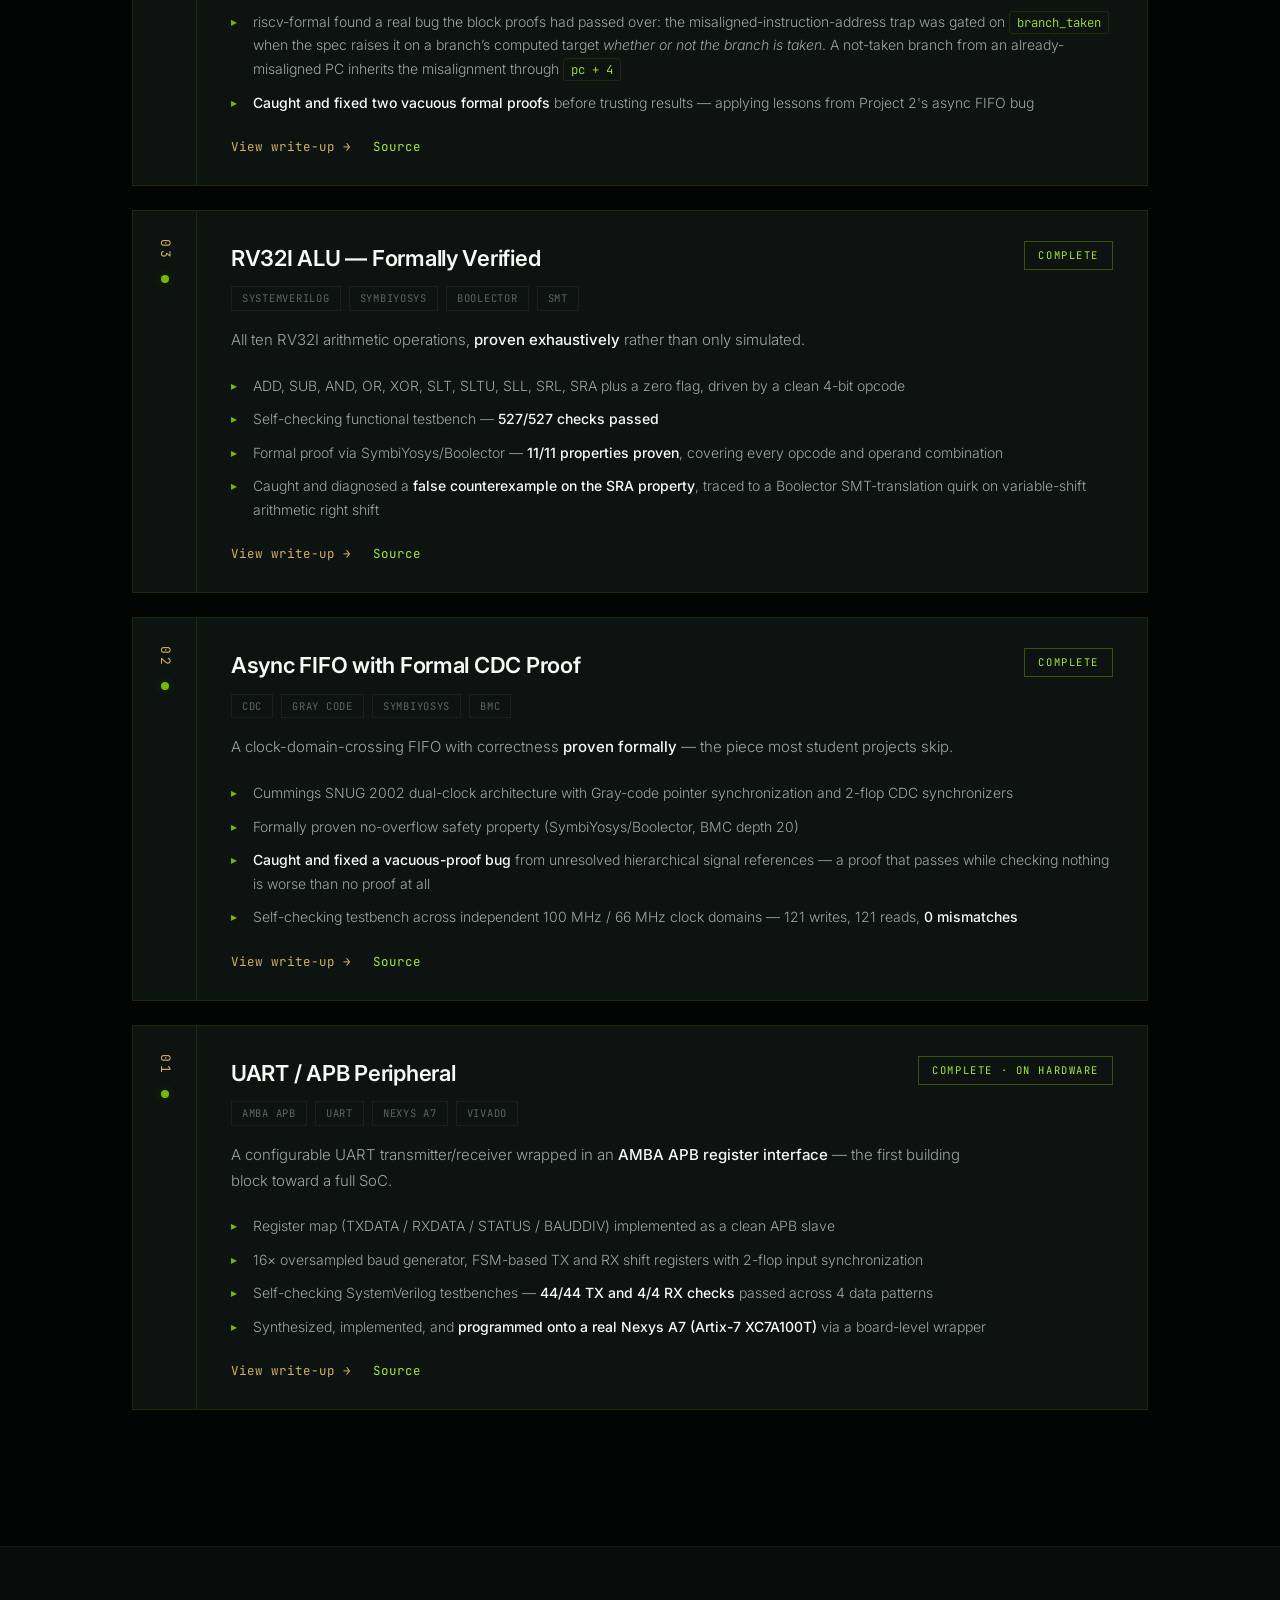
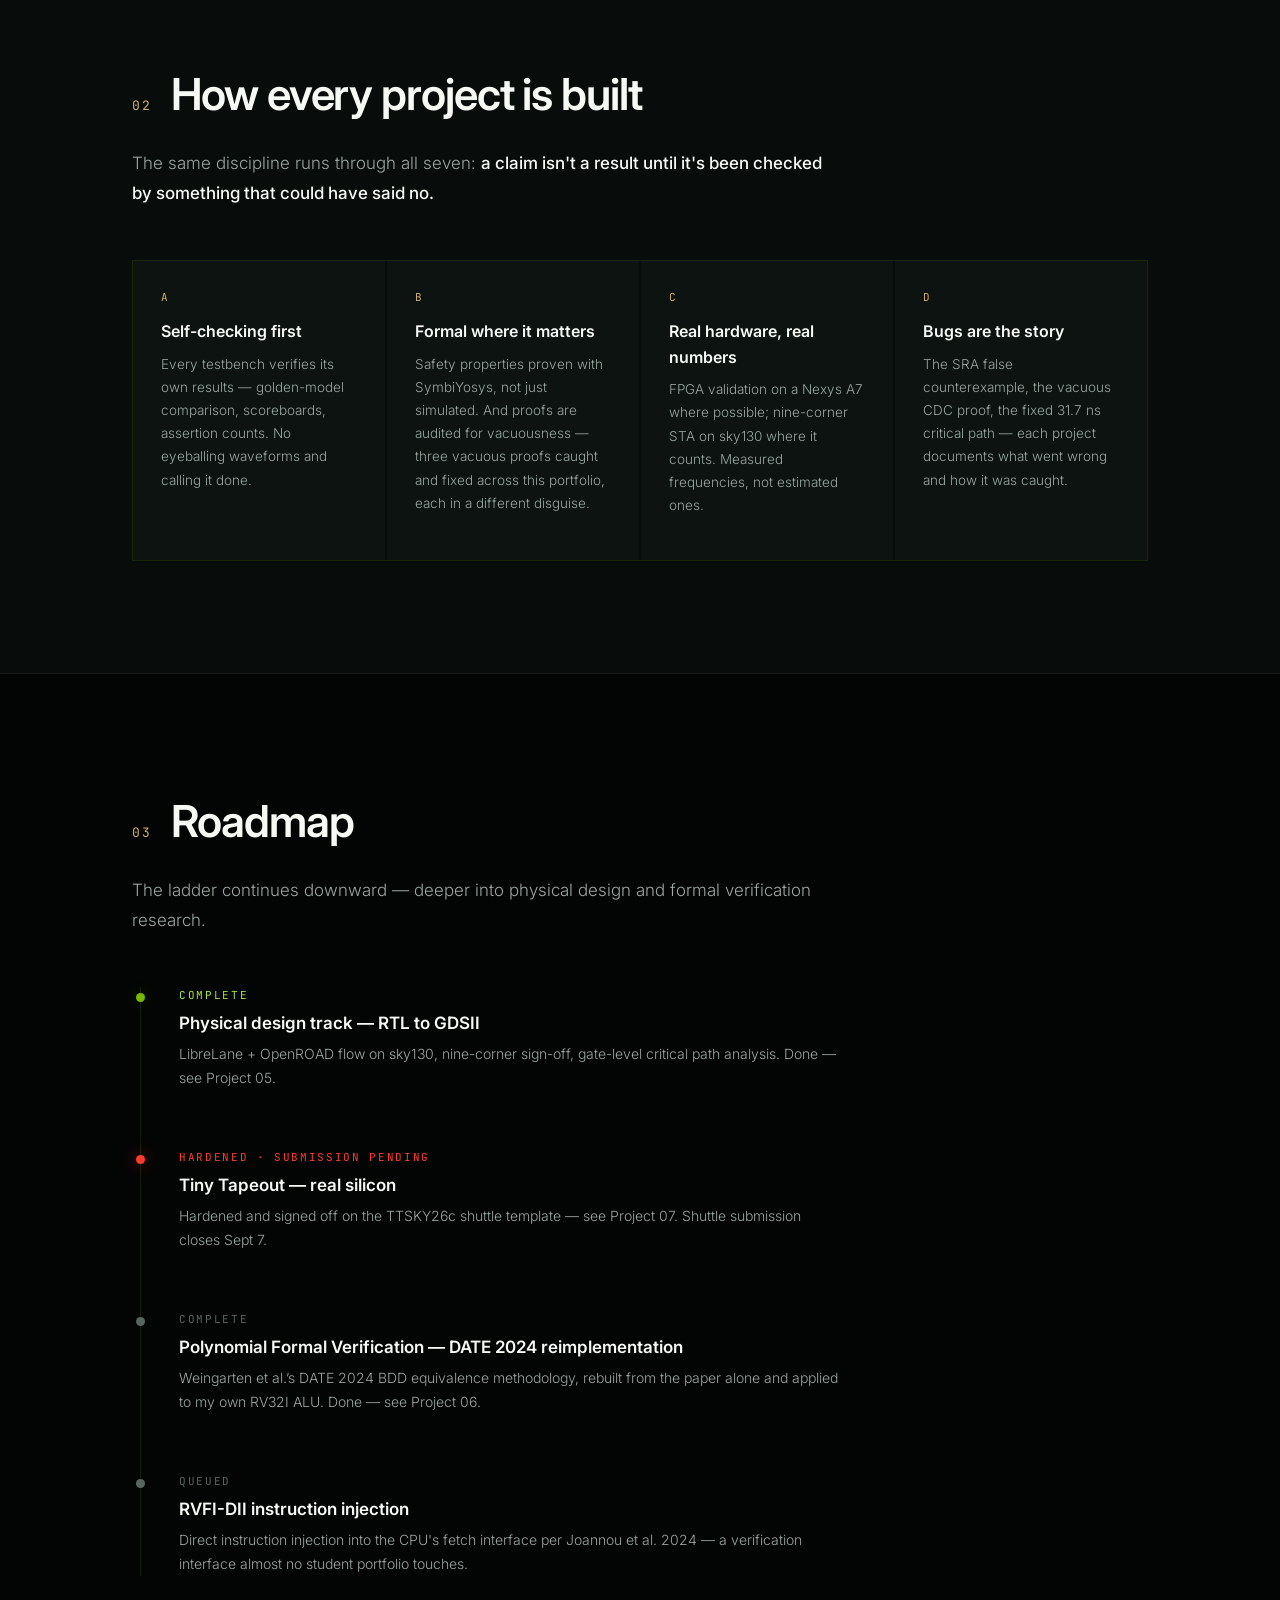
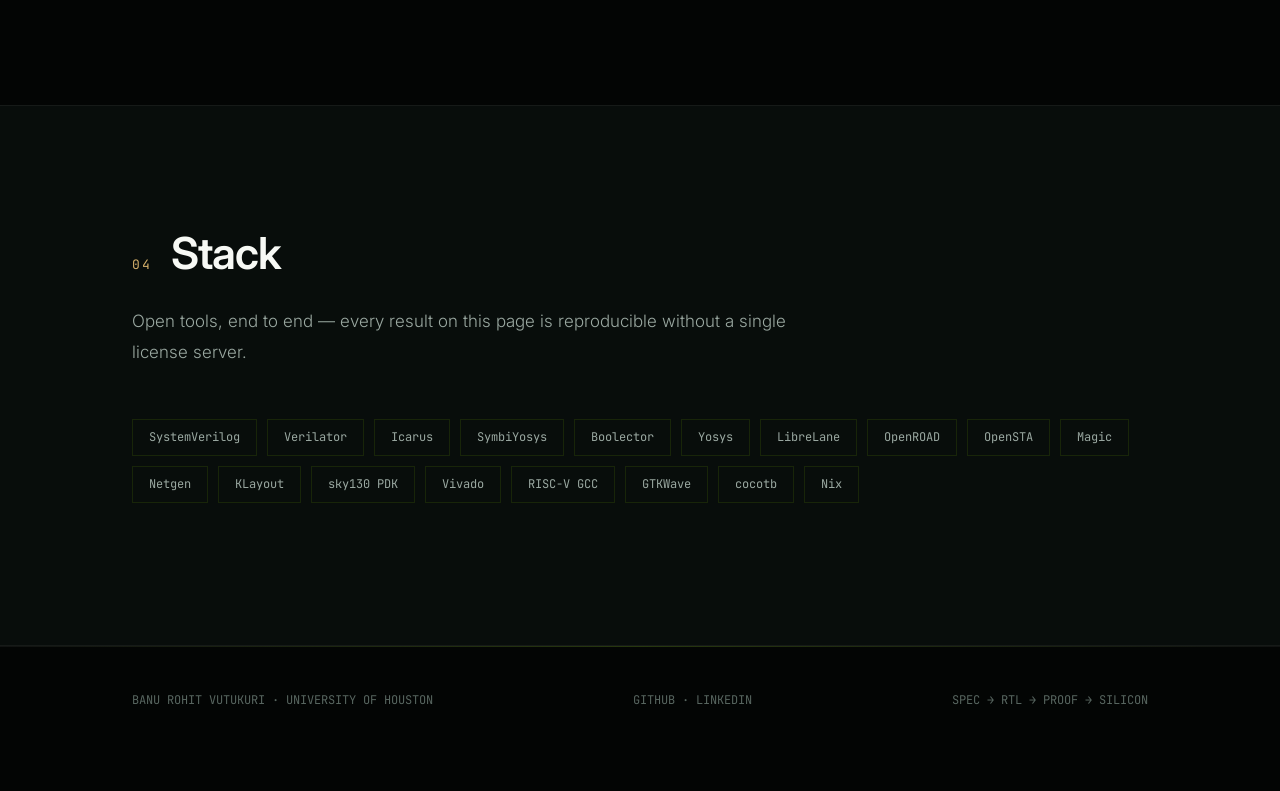
==== commit dc040deb: "Site: correct vacuity count to three, mark PFV complete in roadmap" ====
--- a/docs/index.html
+++ b/docs/index.html
@@ -225,7 +225,7 @@
       <div class="m-cell">
         <span class="m-idx">B</span>
         <h3>Formal where it matters</h3>
-        <p>Safety properties proven with SymbiYosys, not just simulated. And proofs are audited for vacuousness — two vacuous proofs caught and fixed across this portfolio.</p>
+        <p>Safety properties proven with SymbiYosys, not just simulated. And proofs are audited for vacuousness — three vacuous proofs caught and fixed across this portfolio, each in a different disguise.</p>
       </div>
       <div class="m-cell">
         <span class="m-idx">C</span>
@@ -257,7 +257,7 @@
         <p>Hardened and signed off on the TTSKY26c shuttle template — see Project 07. Shuttle submission closes Sept 7.</p>
       </div>
       <div class="road-item">
-        <span class="r-tag">Queued</span>
+        <span class="r-tag">Complete</span>
         <h3>Polynomial Formal Verification — DATE 2024 reimplementation</h3>
         <p>Weingarten et al.&rsquo;s DATE 2024 BDD equivalence methodology, rebuilt from the paper alone and applied to my own RV32I ALU. Done &mdash; see Project 06.</p>
       </div>
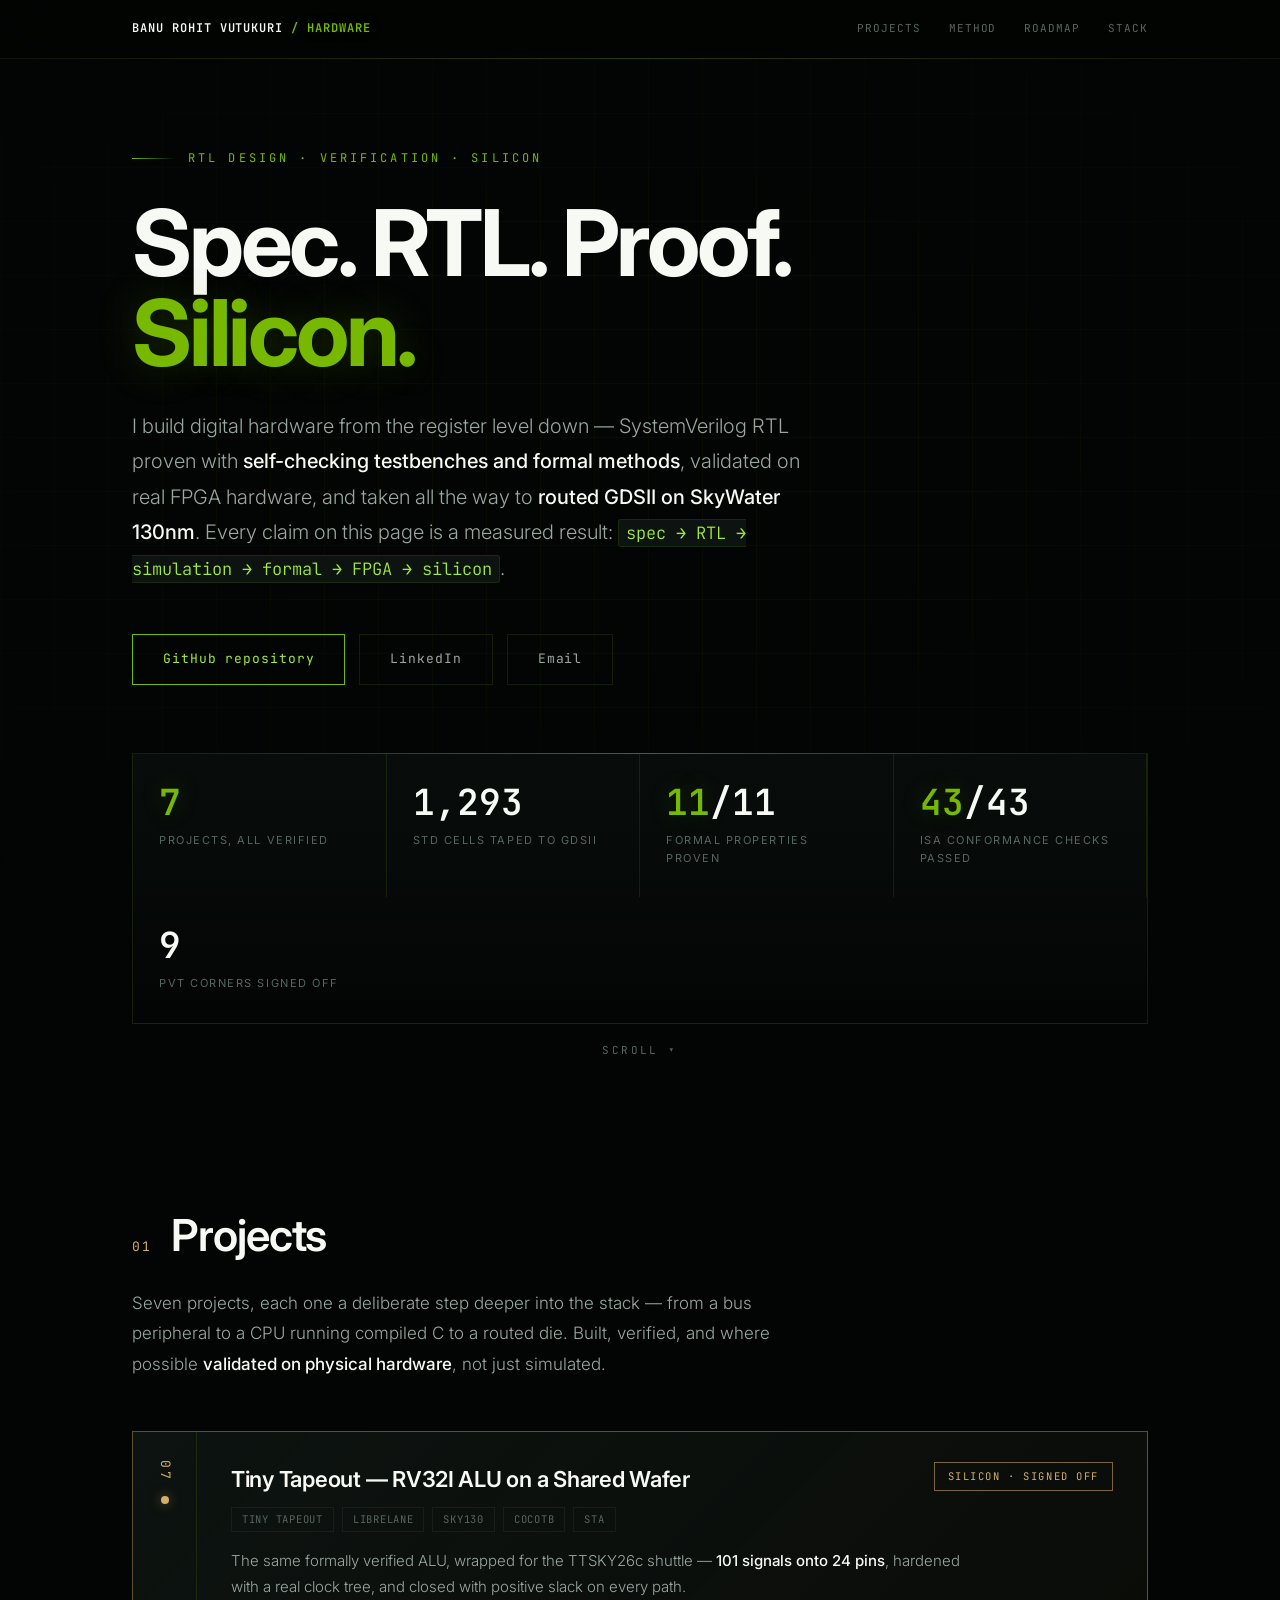
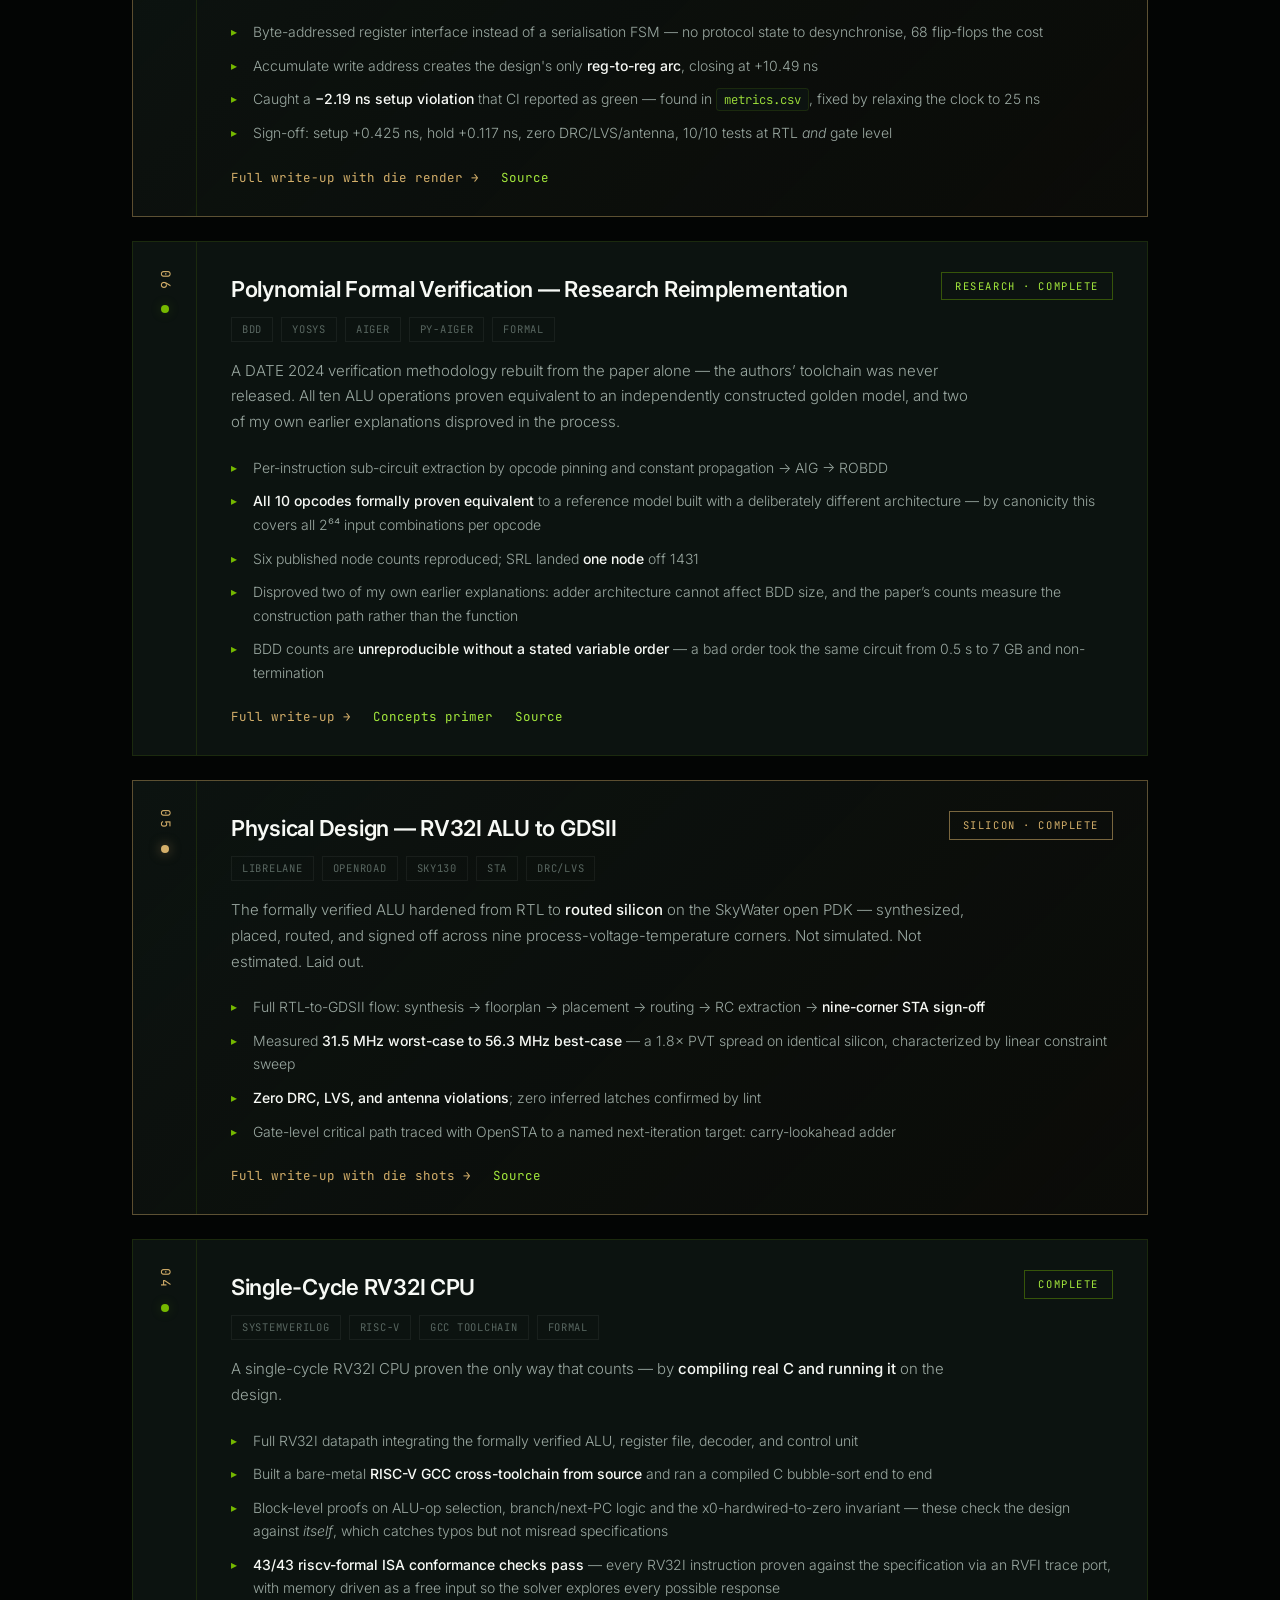
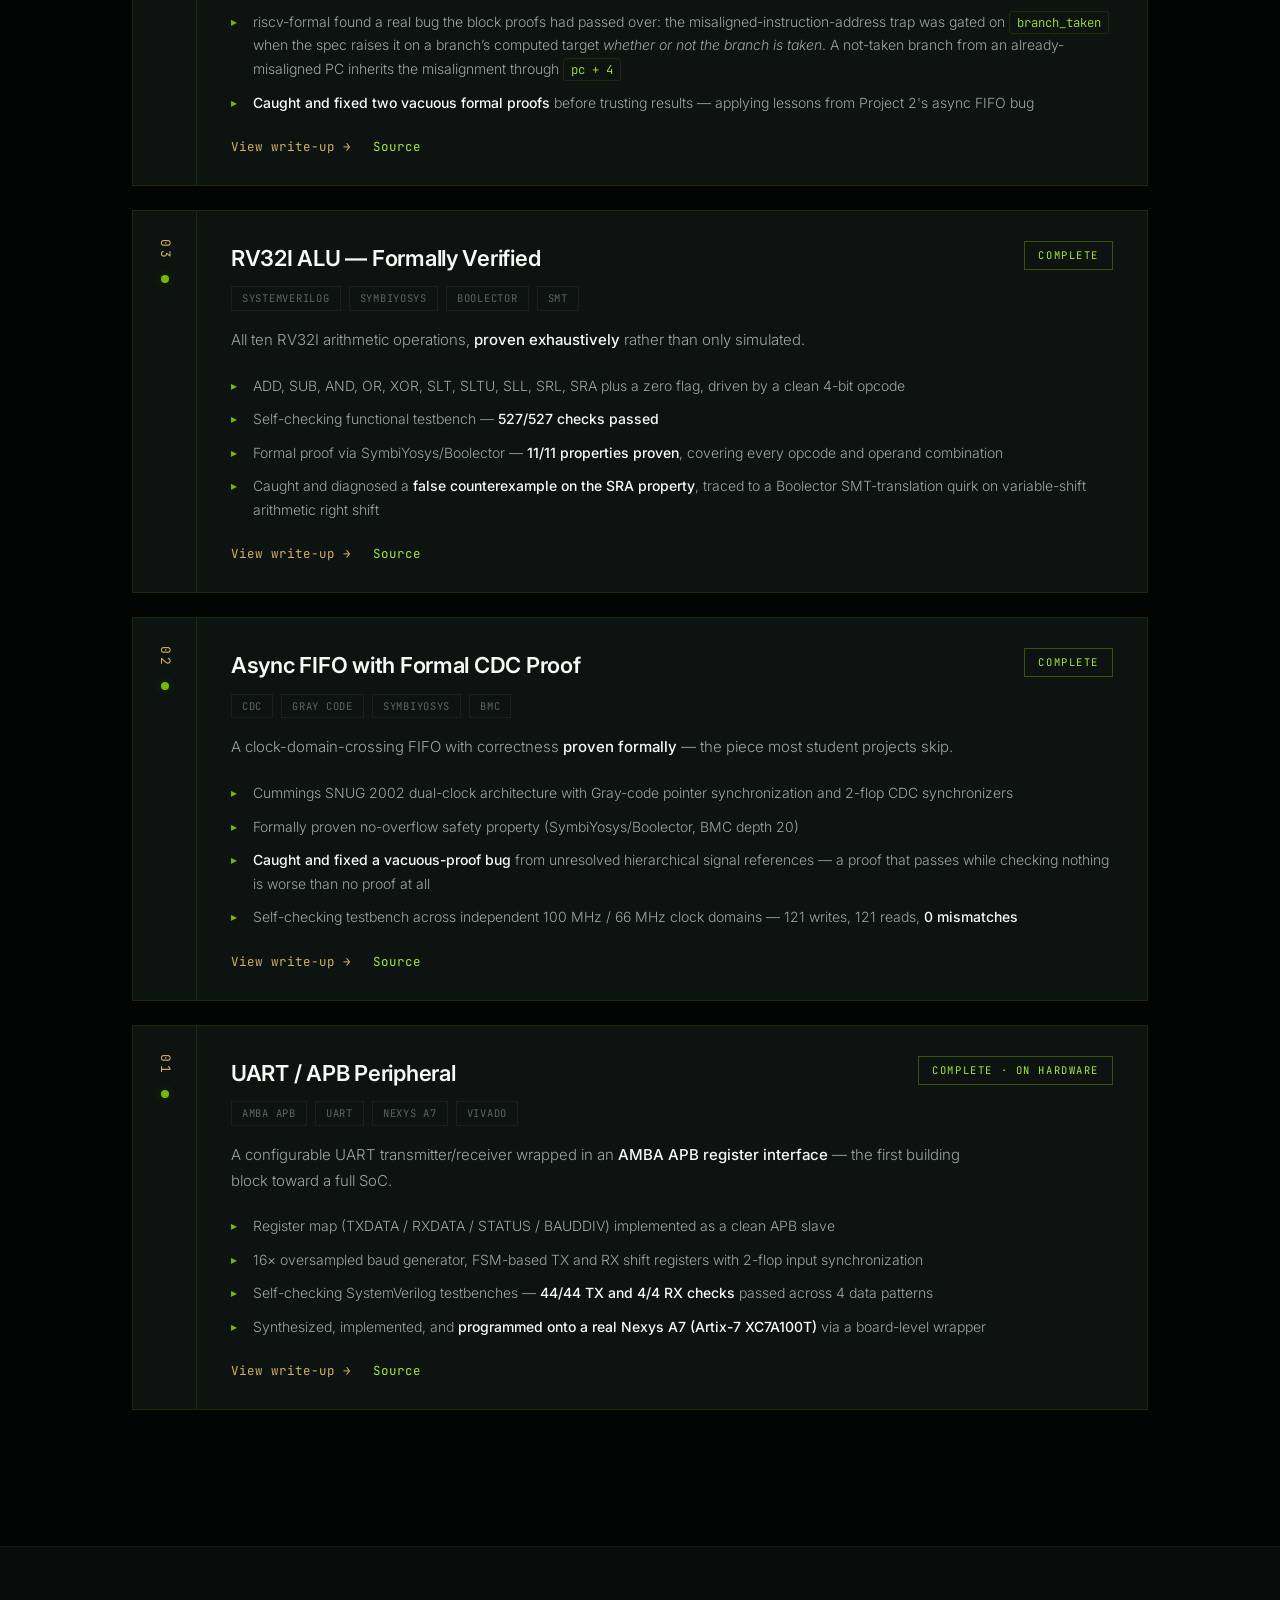
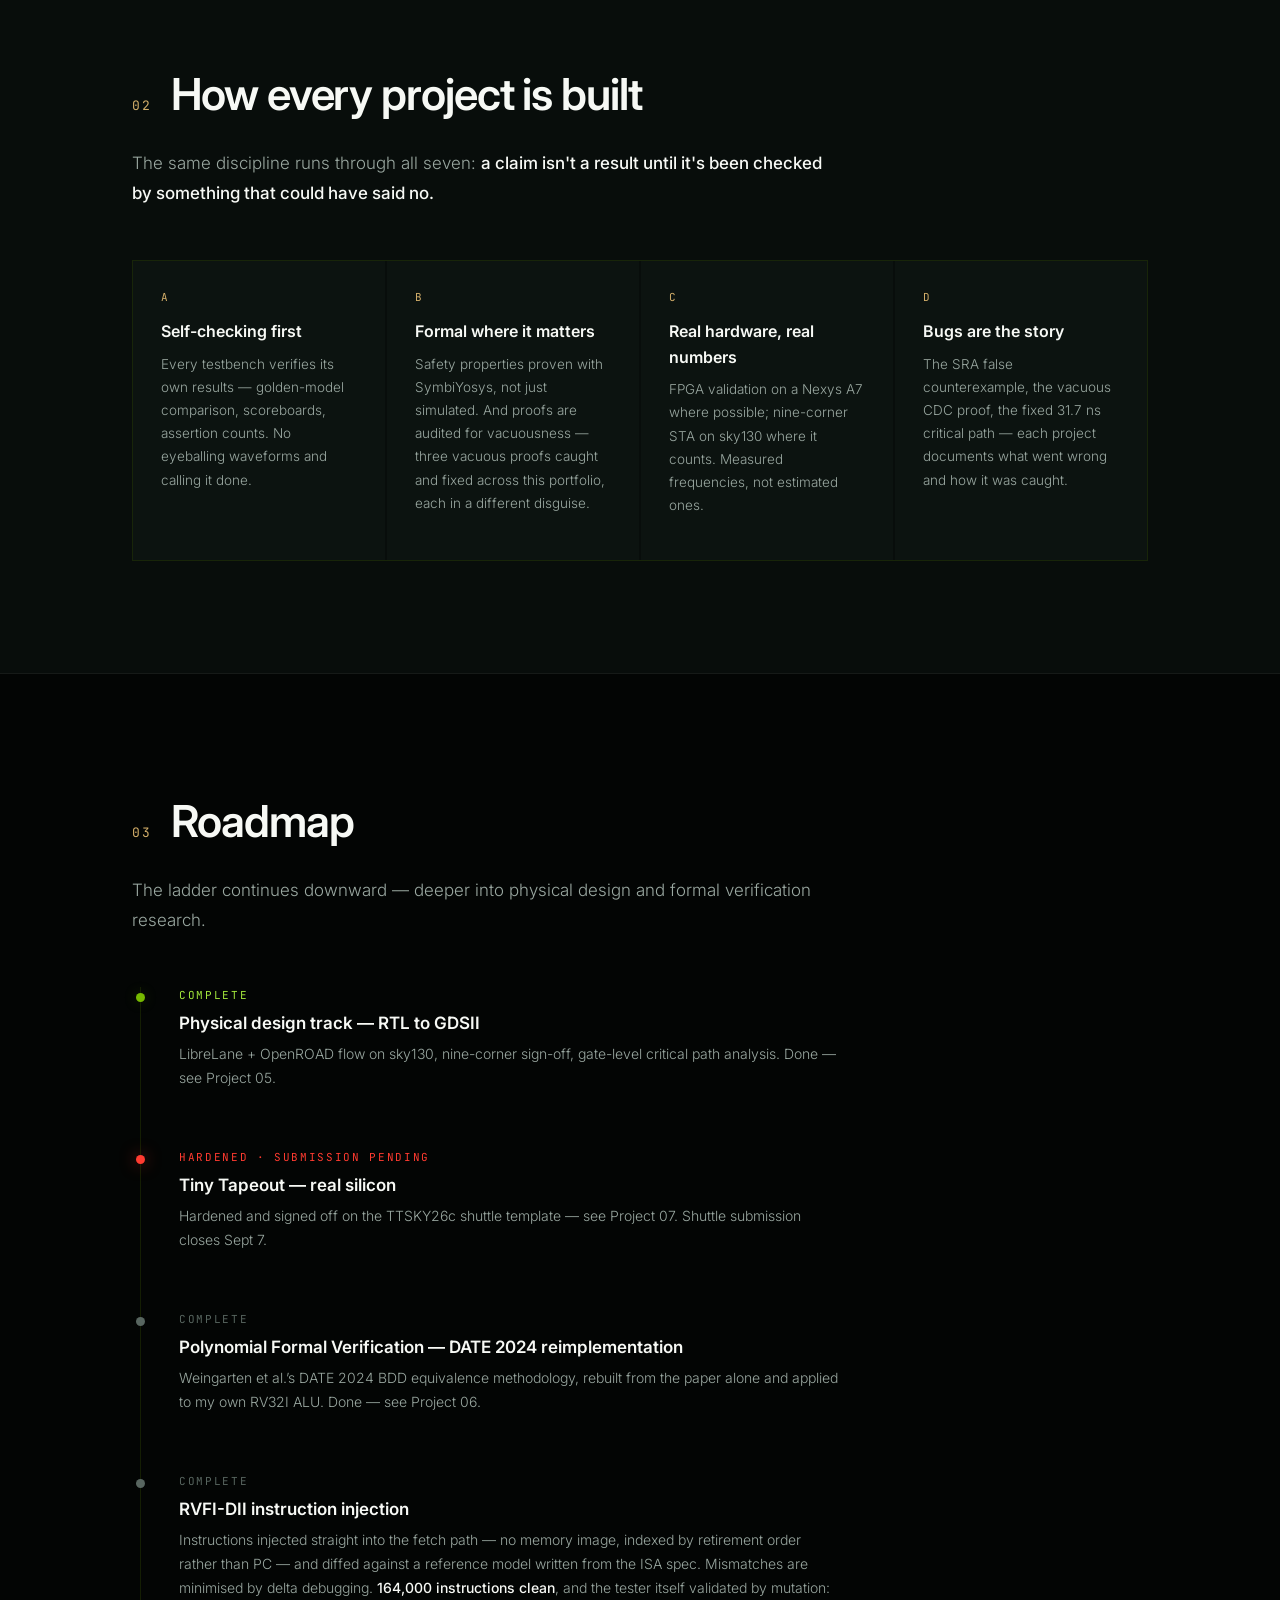
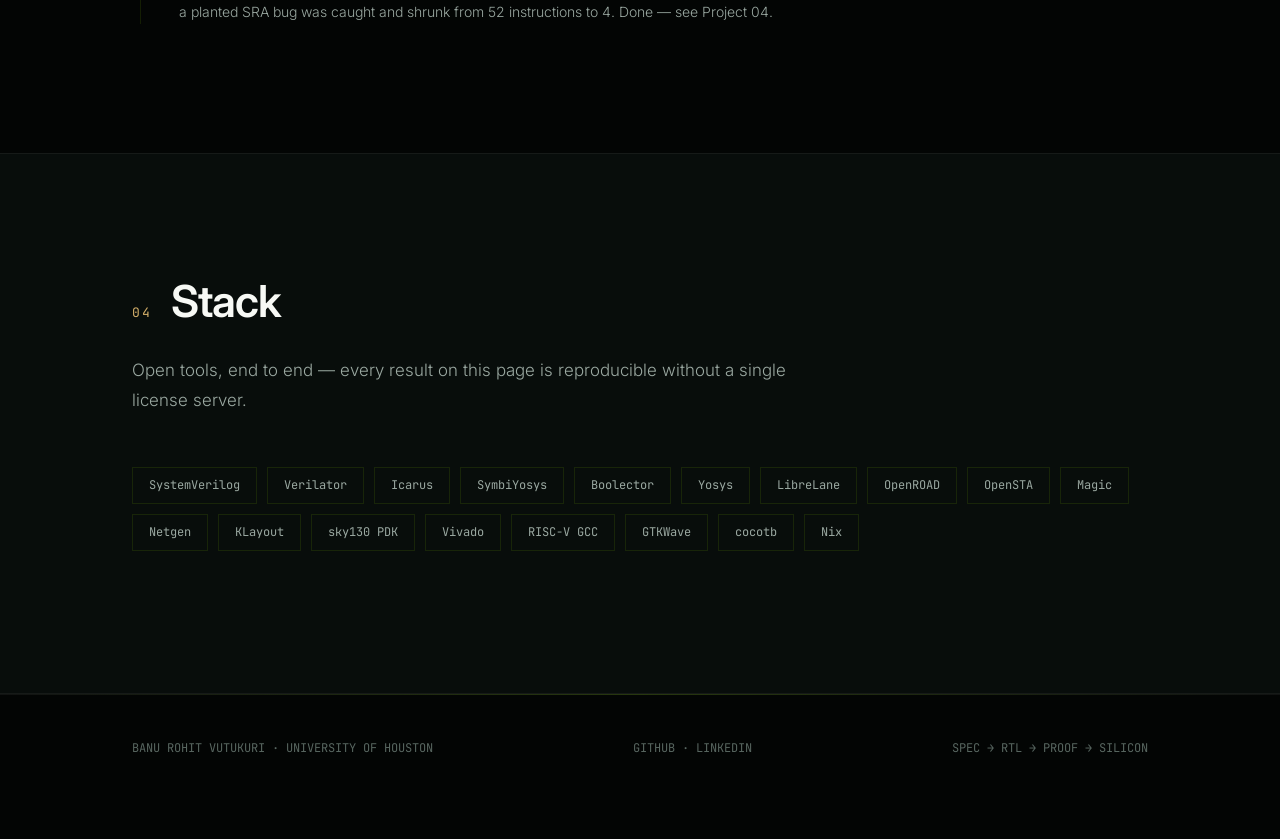
==== commit d5c6ebe7: "Roadmap: RVFI-DII complete — differential testing with shrinking, 164k instructions clean" ====
--- a/docs/index.html
+++ b/docs/index.html
@@ -262,9 +262,9 @@
         <p>Weingarten et al.&rsquo;s DATE 2024 BDD equivalence methodology, rebuilt from the paper alone and applied to my own RV32I ALU. Done &mdash; see Project 06.</p>
       </div>
       <div class="road-item">
-        <span class="r-tag">Queued</span>
+        <span class="r-tag">Complete</span>
         <h3>RVFI-DII instruction injection</h3>
-        <p>Direct instruction injection into the CPU's fetch interface per Joannou et al. 2024 — a verification interface almost no student portfolio touches.</p>
+        <p>Instructions injected straight into the fetch path &mdash; no memory image, indexed by retirement order rather than PC &mdash; and diffed against a reference model written from the ISA spec. Mismatches are minimised by delta debugging. <strong>164,000 instructions clean</strong>, and the tester itself validated by mutation: a planted SRA bug was caught and shrunk from 52 instructions to 4. Done &mdash; see Project 04.</p>
       </div>
     </div>
   </div>
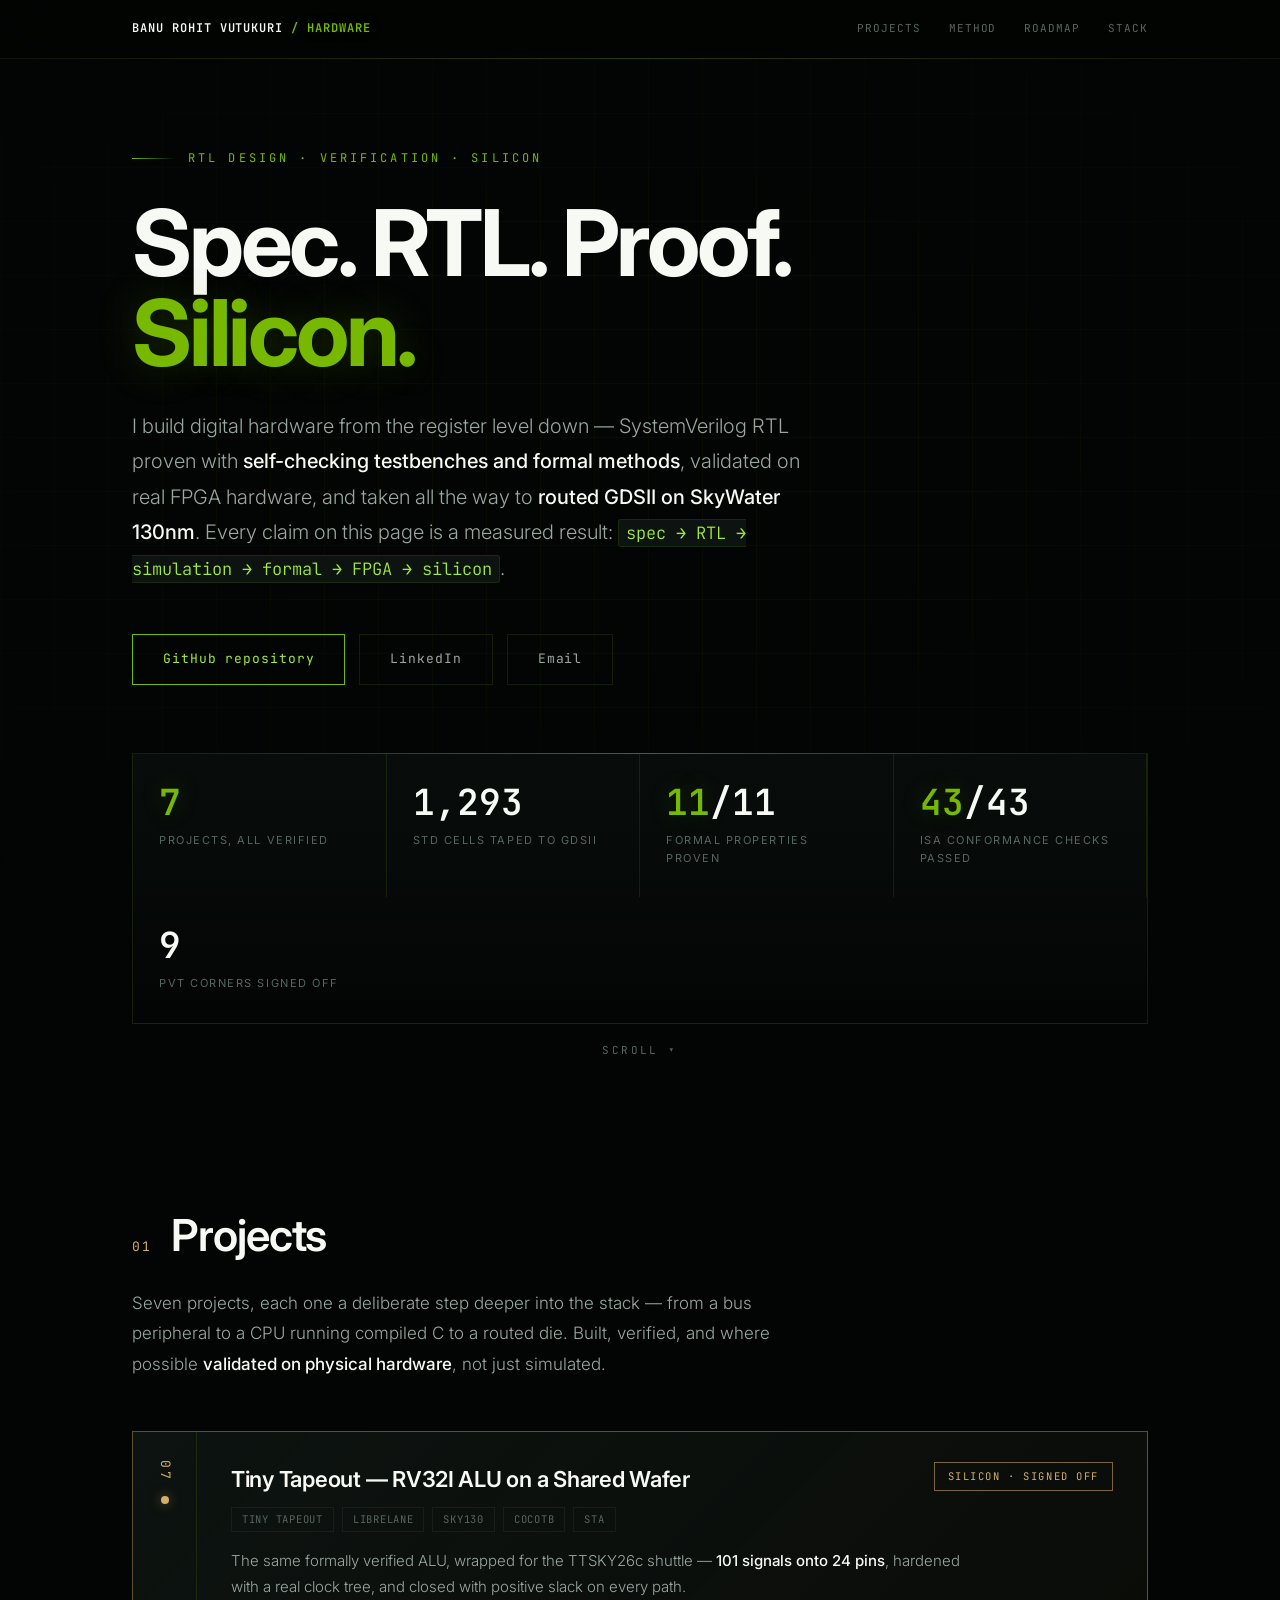
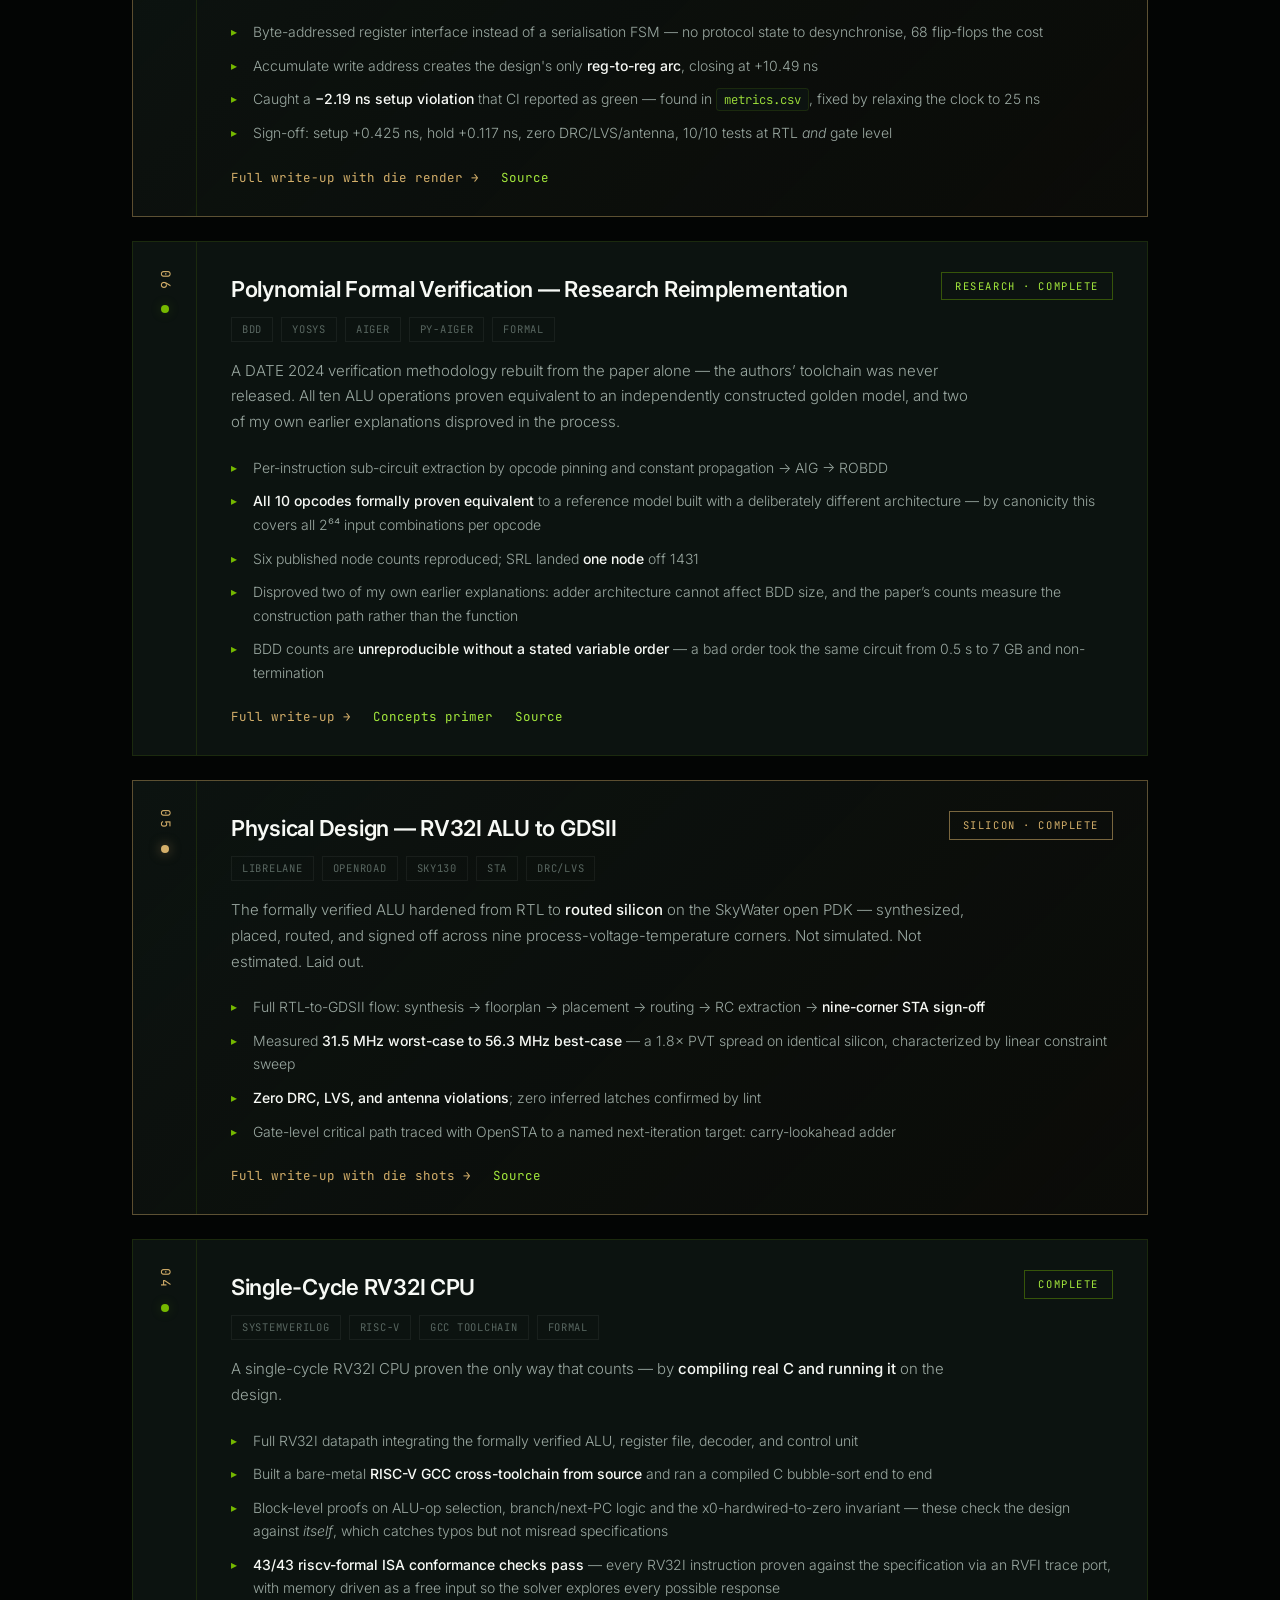
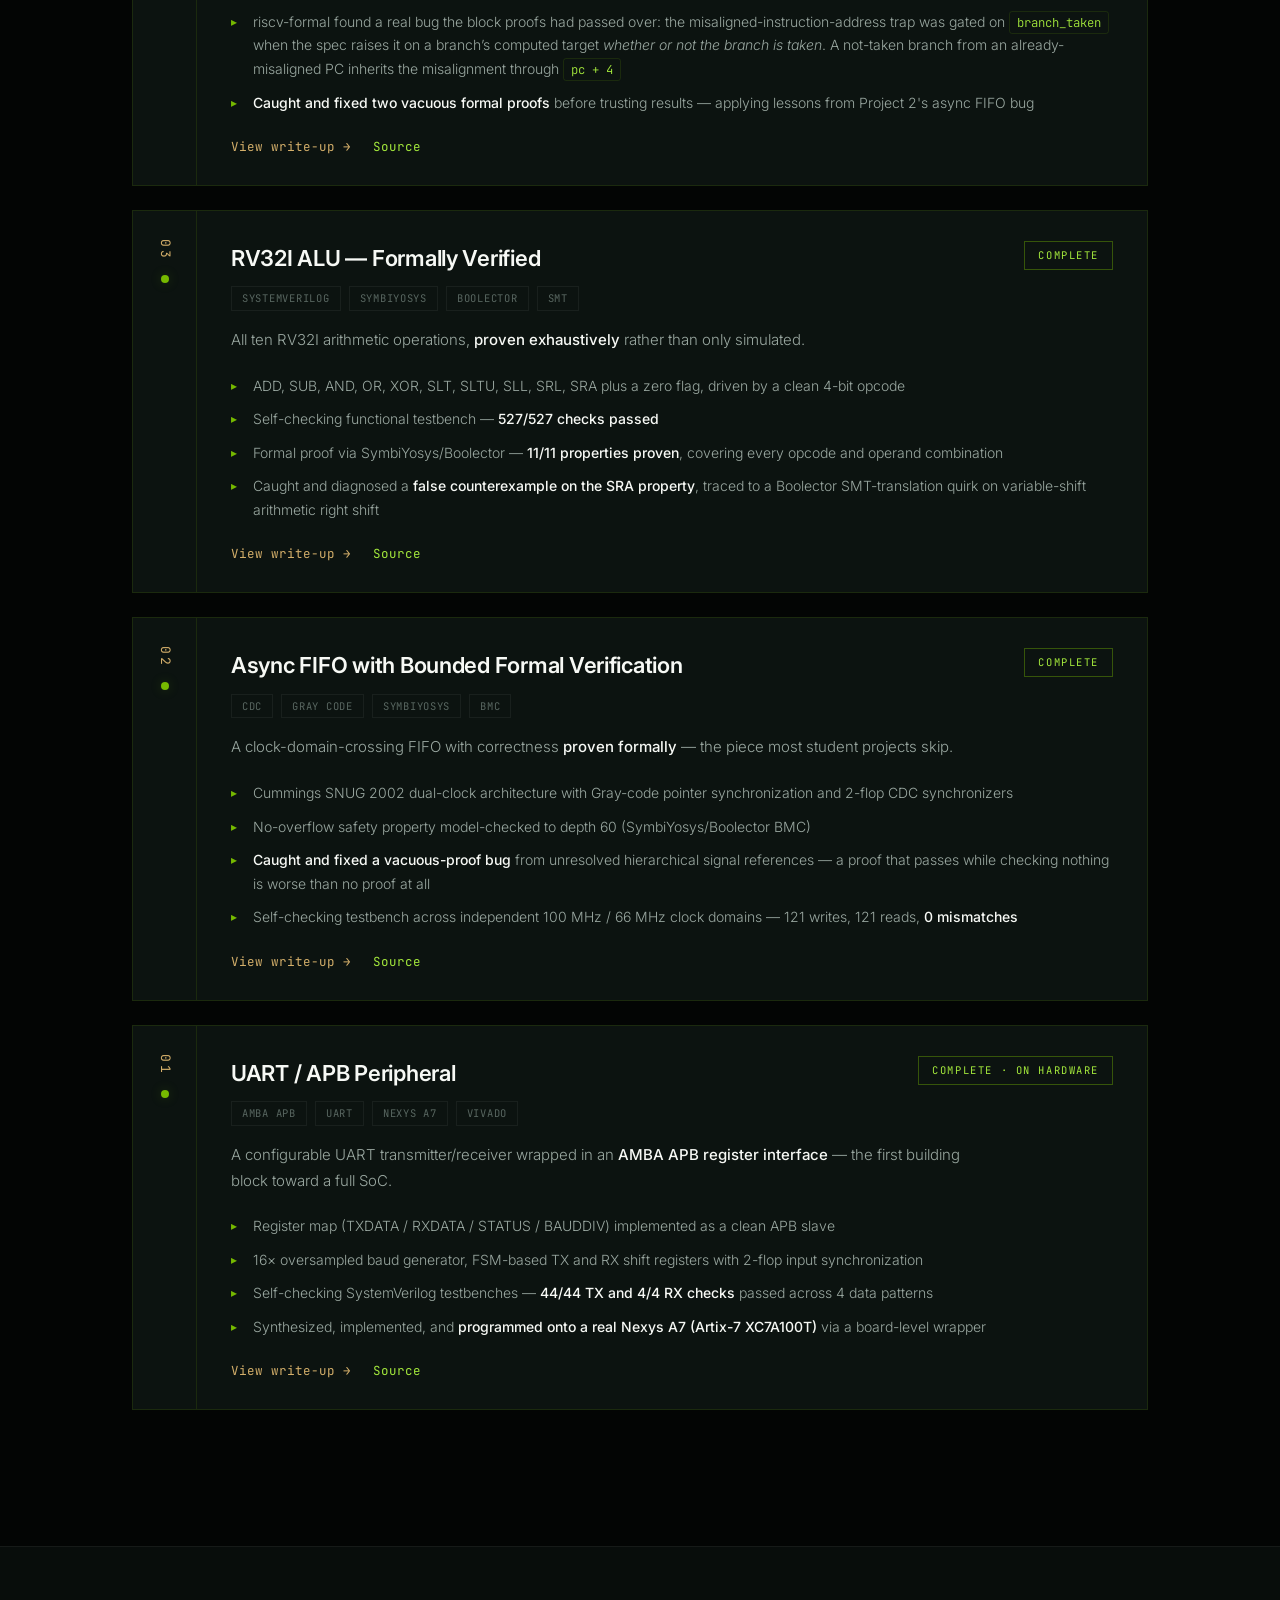
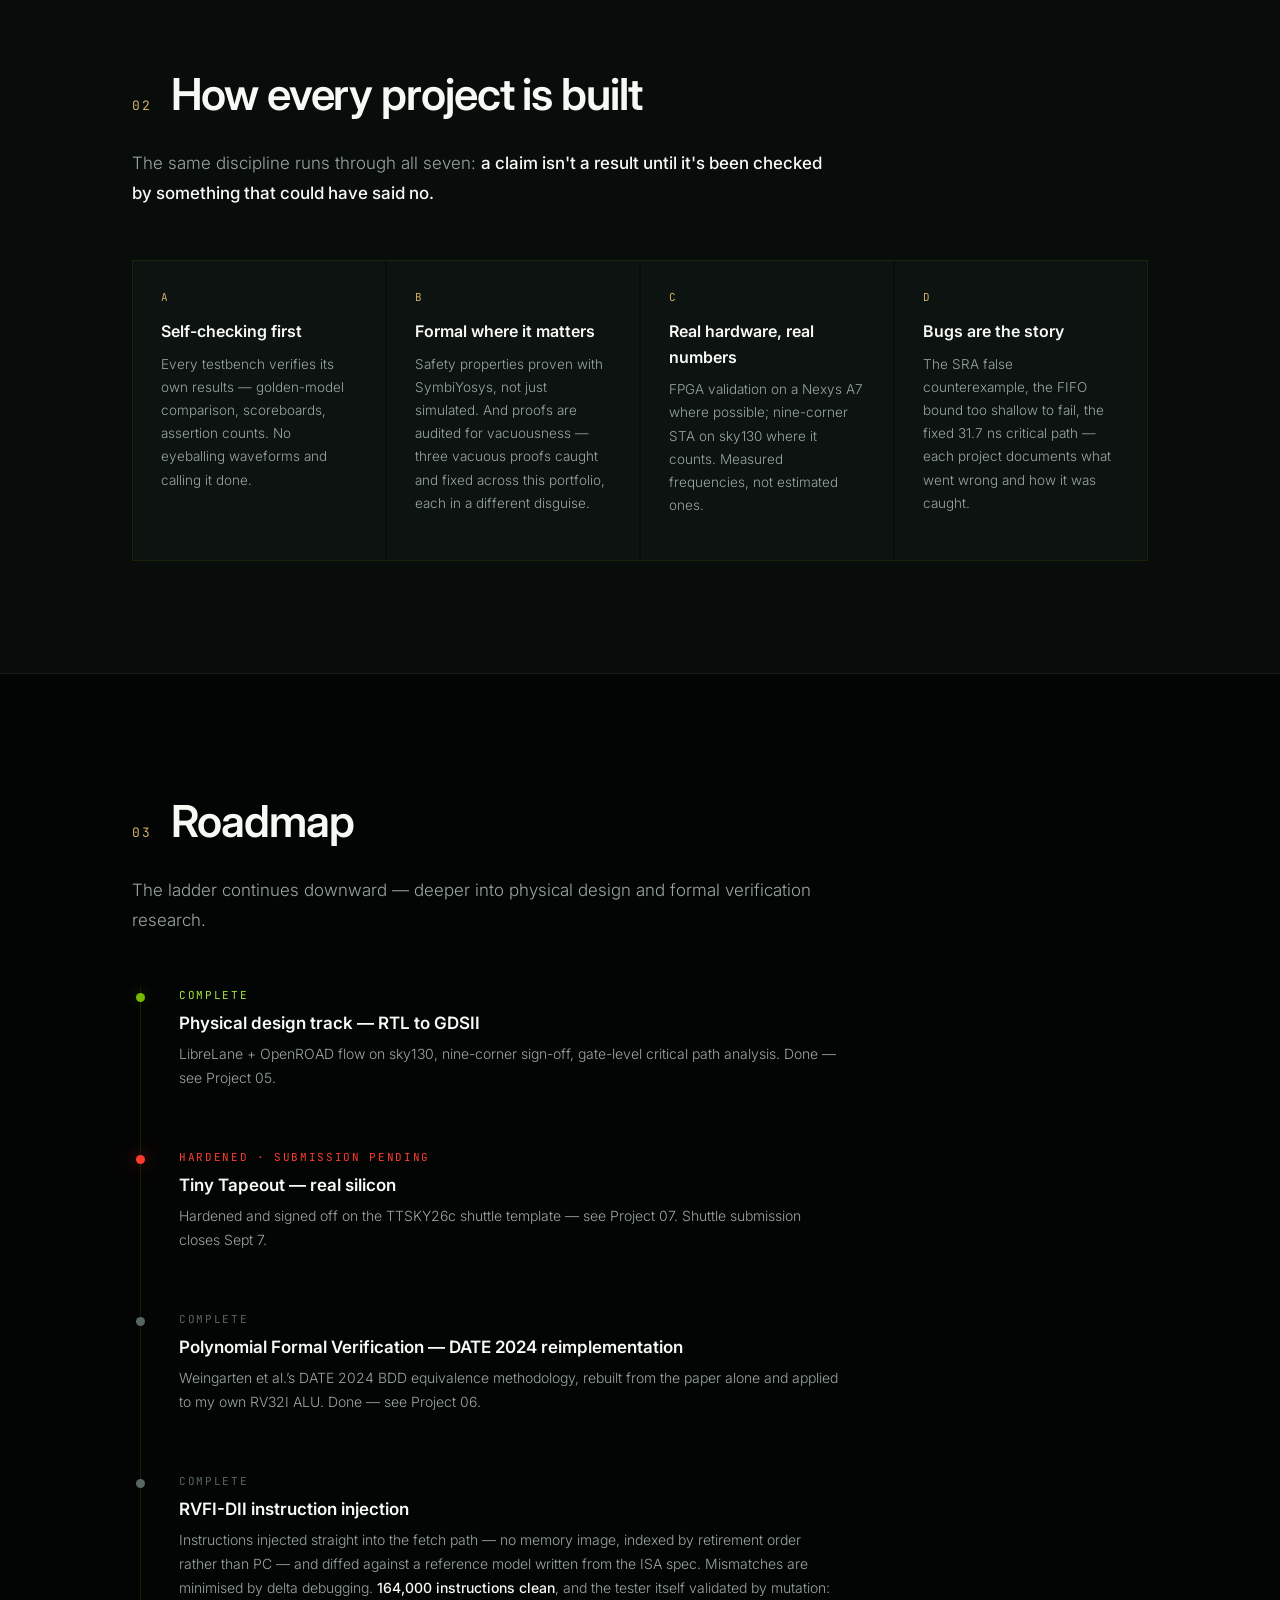
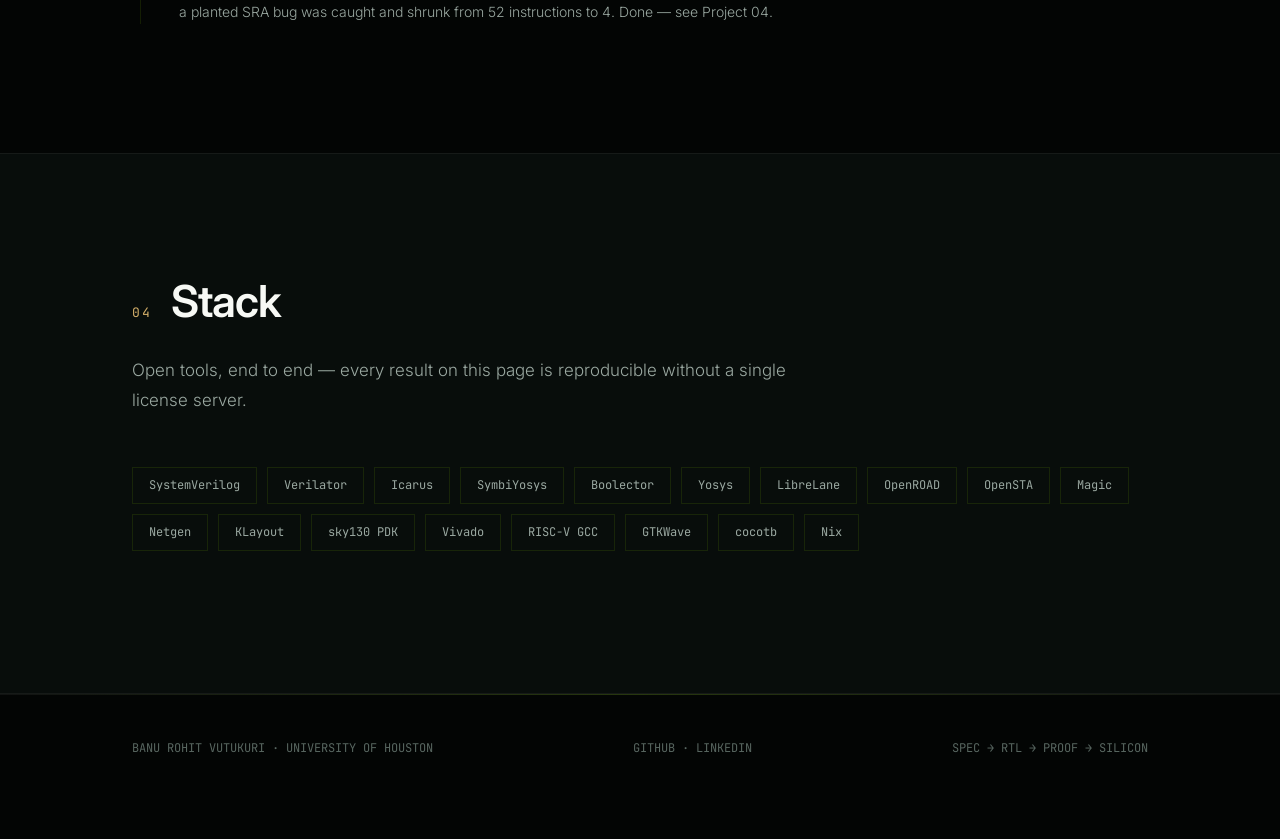
==== commit 9902a7a2: "Site-wide: FIFO is bounded BMC depth 60; p06 heading says 3 exact + 3 within 0.5%; p04 links 43/43 l" ====
--- a/docs/index.html
+++ b/docs/index.html
@@ -32,7 +32,7 @@
 
     <div class="cta-row">
       <a class="btn" href="https://github.com/Vutukuribanurohit02/fpga-portfolio">GitHub repository</a>
-      <a class="btn ghost" href="https://www.linkedin.com/in/banurohitvutukuri">LinkedIn</a>
+      <a class="btn ghost" href="https://www.linkedin.com/in/banurohit-vutukuri">LinkedIn</a>
       <a class="btn ghost" href="mailto:vutukuribanurohit02@gmail.com">Email</a>
     </div>
 
@@ -170,14 +170,14 @@
       <div class="proj-rail"><span class="proj-num">02</span><span class="proj-dot"></span></div>
       <div class="proj-body">
         <div class="proj-top">
-          <h3>Async FIFO with Formal CDC Proof</h3>
+          <h3>Async FIFO with Bounded Formal Verification</h3>
           <span class="badge">Complete</span>
         </div>
         <div class="proj-tags"><span>CDC</span><span>GRAY CODE</span><span>SYMBIYOSYS</span><span>BMC</span></div>
         <p class="summary">A clock-domain-crossing FIFO with correctness <strong>proven formally</strong> — the piece most student projects skip.</p>
         <ul>
           <li>Cummings SNUG 2002 dual-clock architecture with Gray-code pointer synchronization and 2-flop CDC synchronizers</li>
-          <li>Formally proven no-overflow safety property (SymbiYosys/Boolector, BMC depth 20)</li>
+          <li>No-overflow safety property model-checked to depth 60 (SymbiYosys/Boolector BMC)</li>
           <li><strong>Caught and fixed a vacuous-proof bug</strong> from unresolved hierarchical signal references — a proof that passes while checking nothing is worse than no proof at all</li>
           <li>Self-checking testbench across independent 100 MHz / 66 MHz clock domains — 121 writes, 121 reads, <strong>0 mismatches</strong></li>
         </ul>
@@ -235,7 +235,7 @@
       <div class="m-cell">
         <span class="m-idx">D</span>
         <h3>Bugs are the story</h3>
-        <p>The SRA false counterexample, the vacuous CDC proof, the fixed 31.7 ns critical path — each project documents what went wrong and how it was caught.</p>
+        <p>The SRA false counterexample, the FIFO bound too shallow to fail, the fixed 31.7 ns critical path — each project documents what went wrong and how it was caught.</p>
       </div>
     </div>
   </div>
@@ -283,7 +283,7 @@
 <footer>
   <div class="wrap f-in">
     <span>BANU ROHIT VUTUKURI · UNIVERSITY OF HOUSTON</span>
-    <span><a href="https://github.com/Vutukuribanurohit02">GITHUB</a> · <a href="https://www.linkedin.com/in/banurohitvutukuri">LINKEDIN</a></span>
+    <span><a href="https://github.com/Vutukuribanurohit02">GITHUB</a> · <a href="https://www.linkedin.com/in/banurohit-vutukuri">LINKEDIN</a></span>
     <span>SPEC → RTL → PROOF → SILICON</span>
   </div>
 </footer>
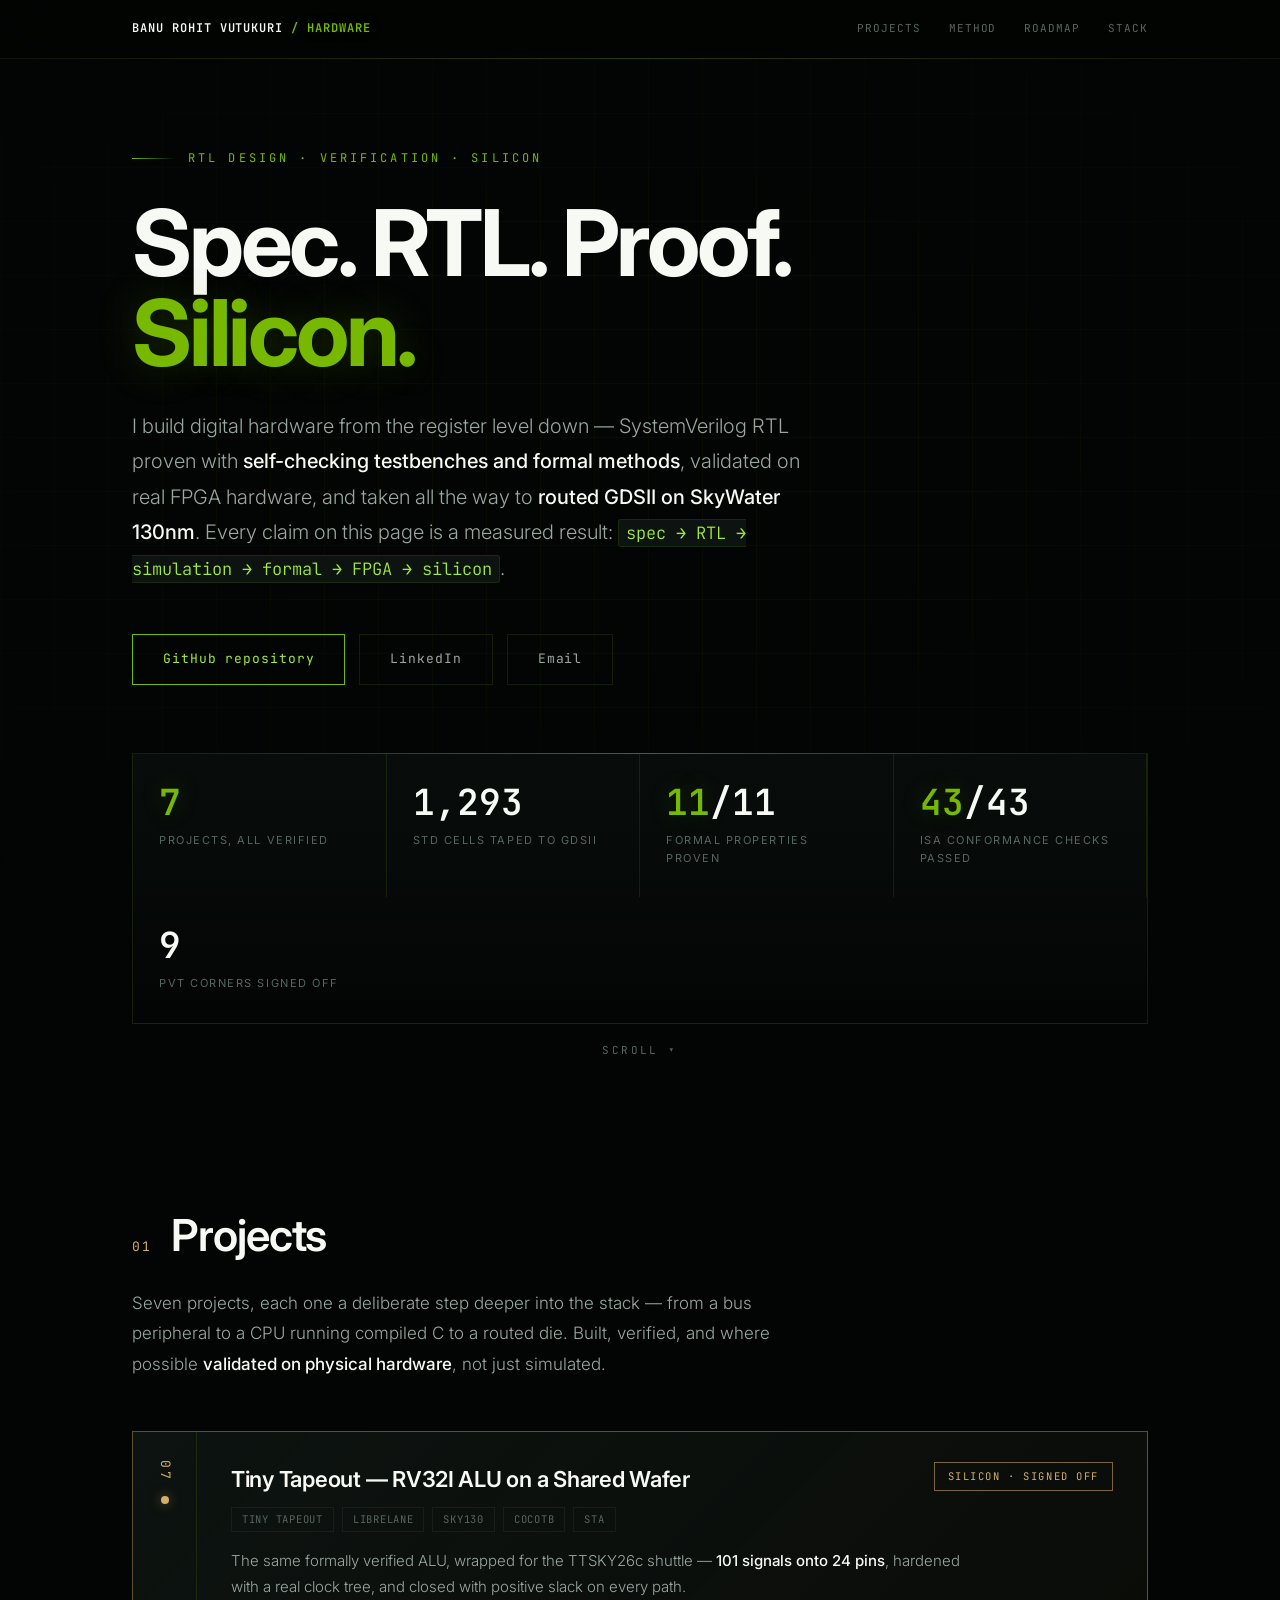
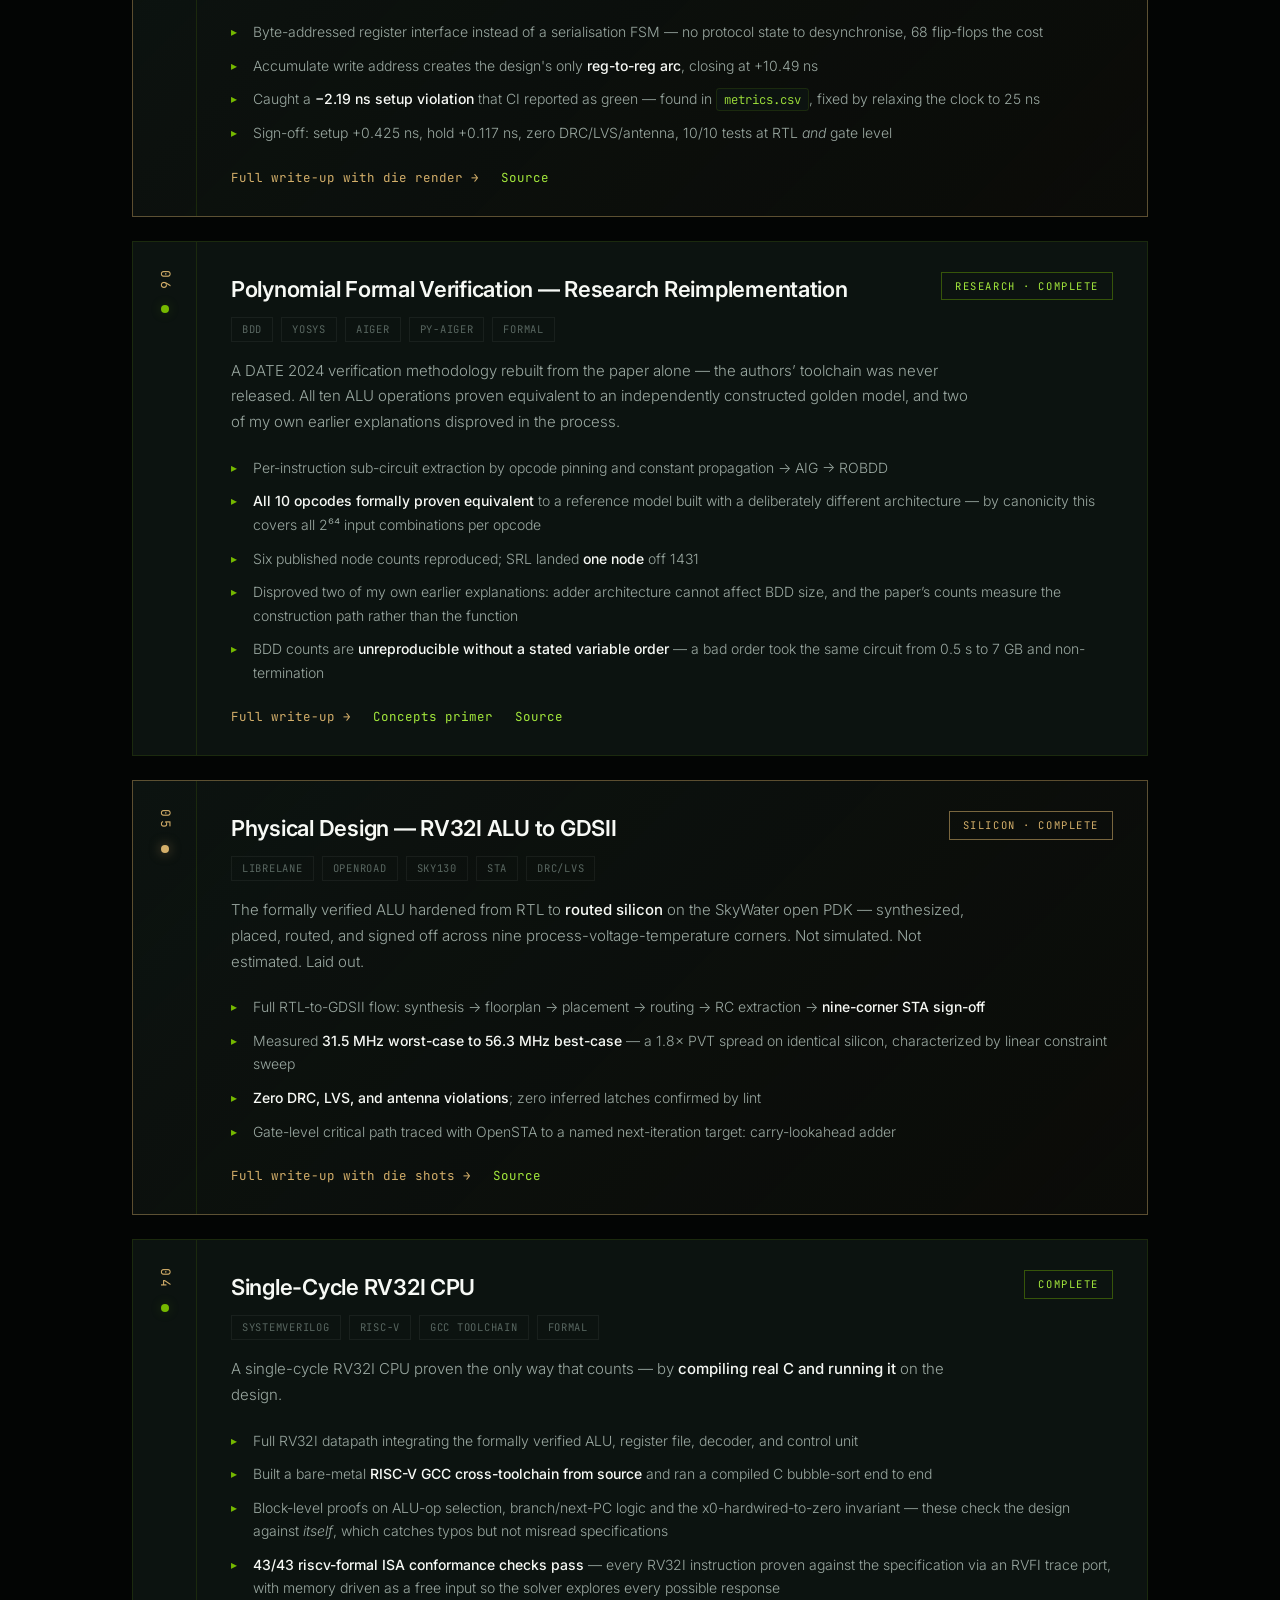
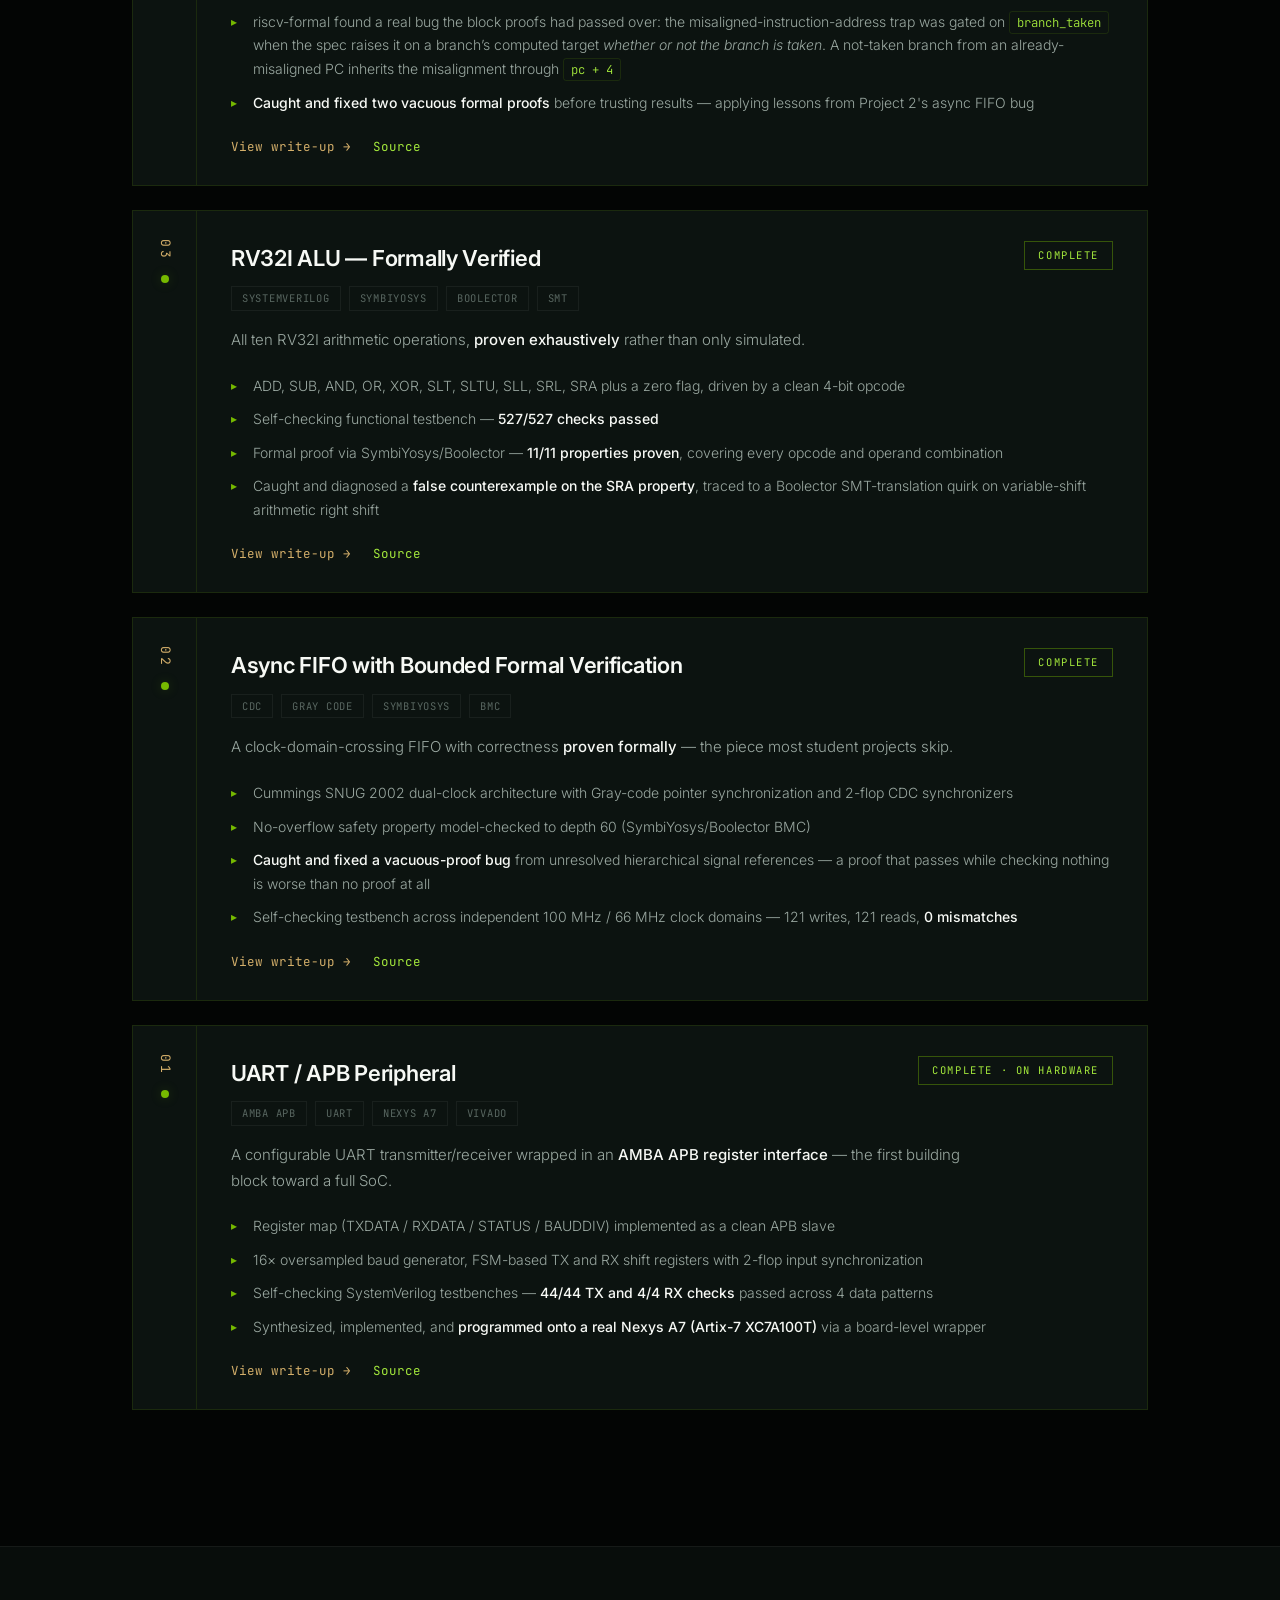
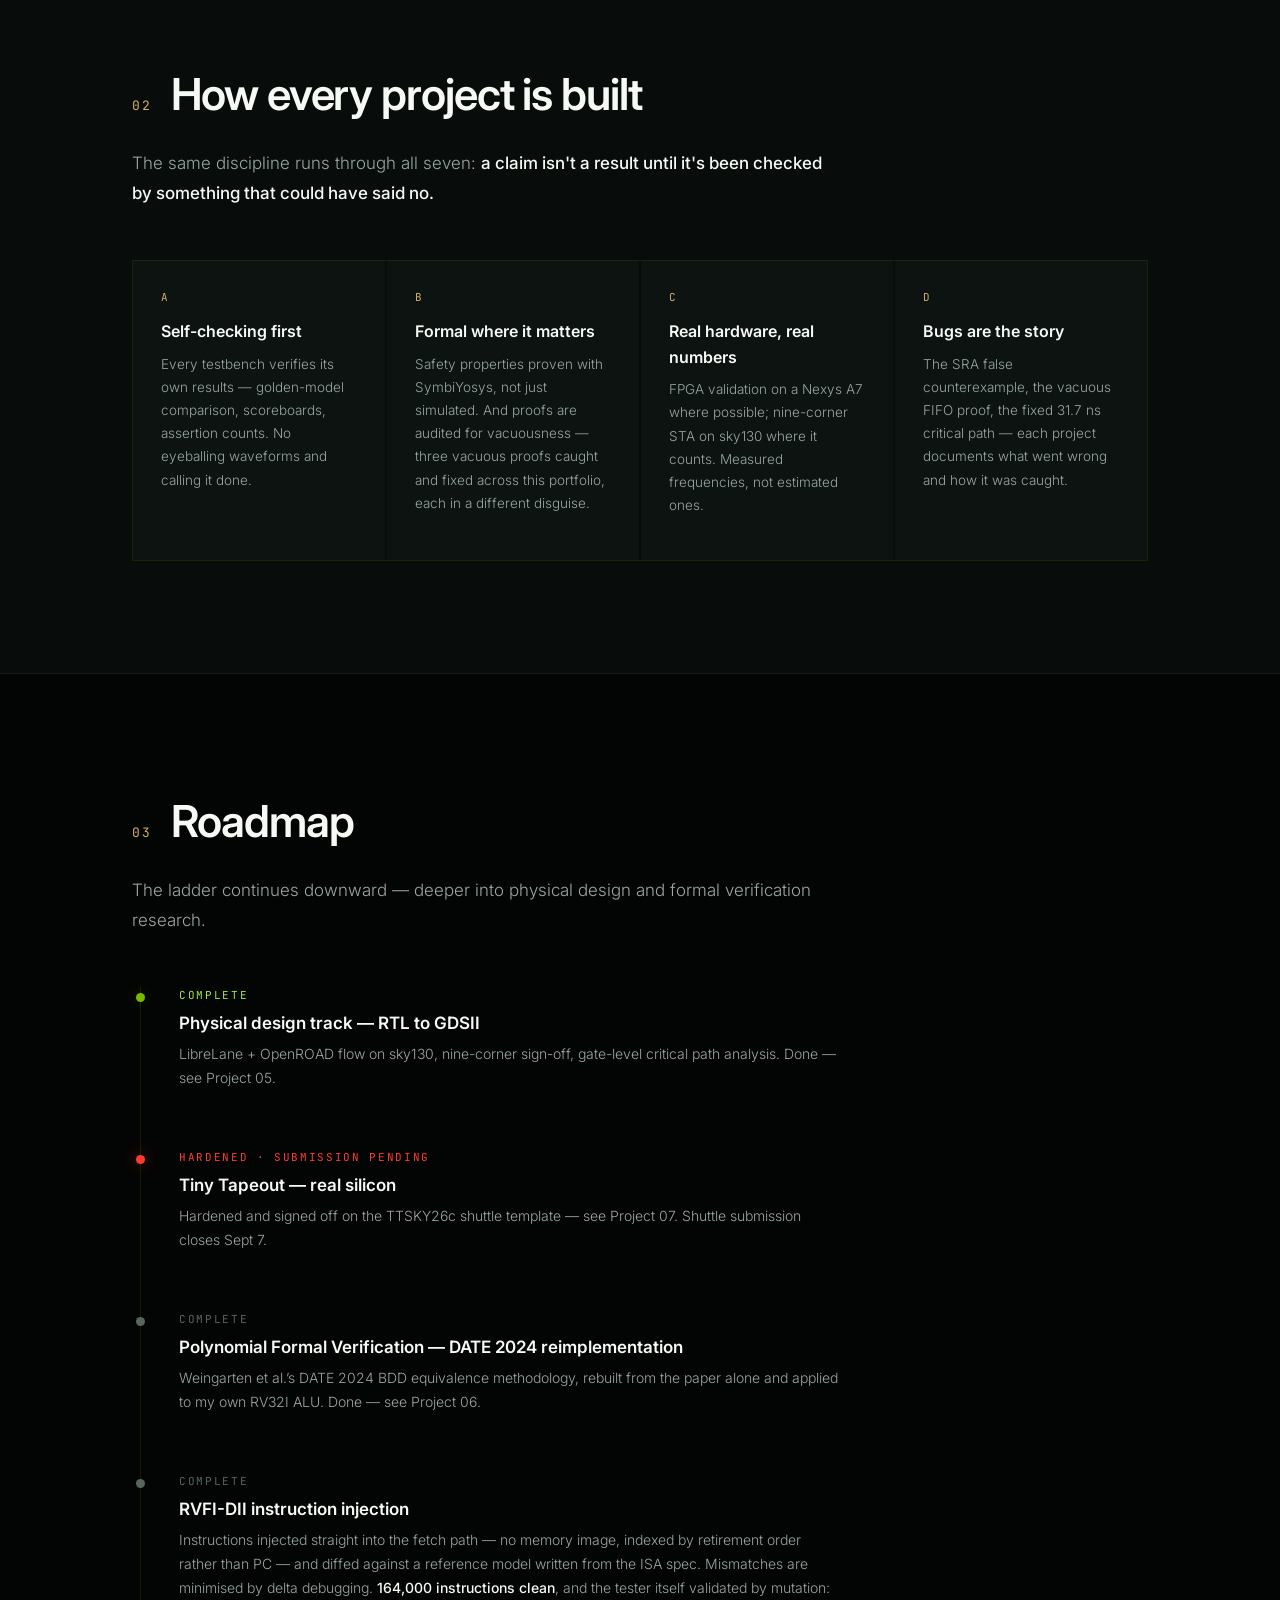
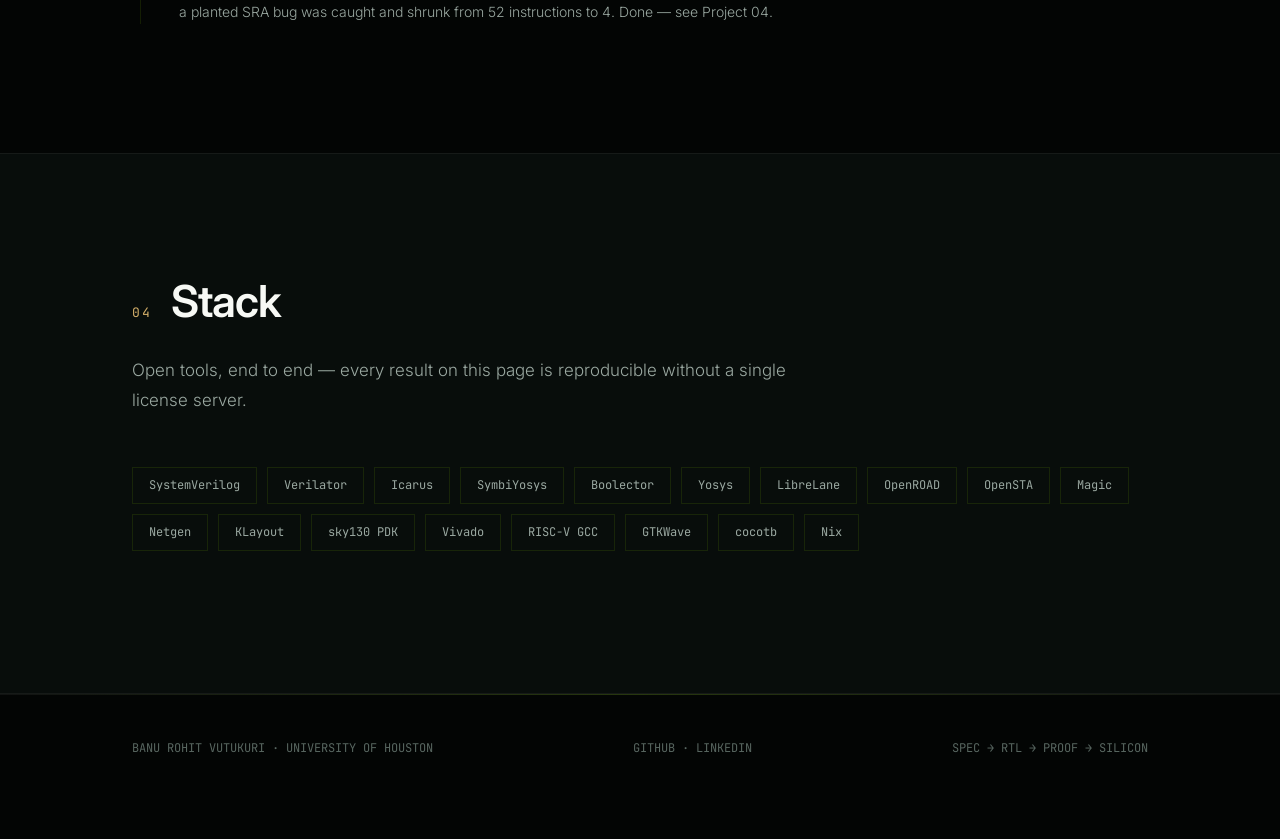
==== commit d27ce40e: "Homepage: restore 'vacuous' for the FIFO's first proof attempt" ====
--- a/docs/index.html
+++ b/docs/index.html
@@ -235,7 +235,7 @@
       <div class="m-cell">
         <span class="m-idx">D</span>
         <h3>Bugs are the story</h3>
-        <p>The SRA false counterexample, the FIFO bound too shallow to fail, the fixed 31.7 ns critical path — each project documents what went wrong and how it was caught.</p>
+        <p>The SRA false counterexample, the vacuous FIFO proof, the fixed 31.7 ns critical path — each project documents what went wrong and how it was caught.</p>
       </div>
     </div>
   </div>
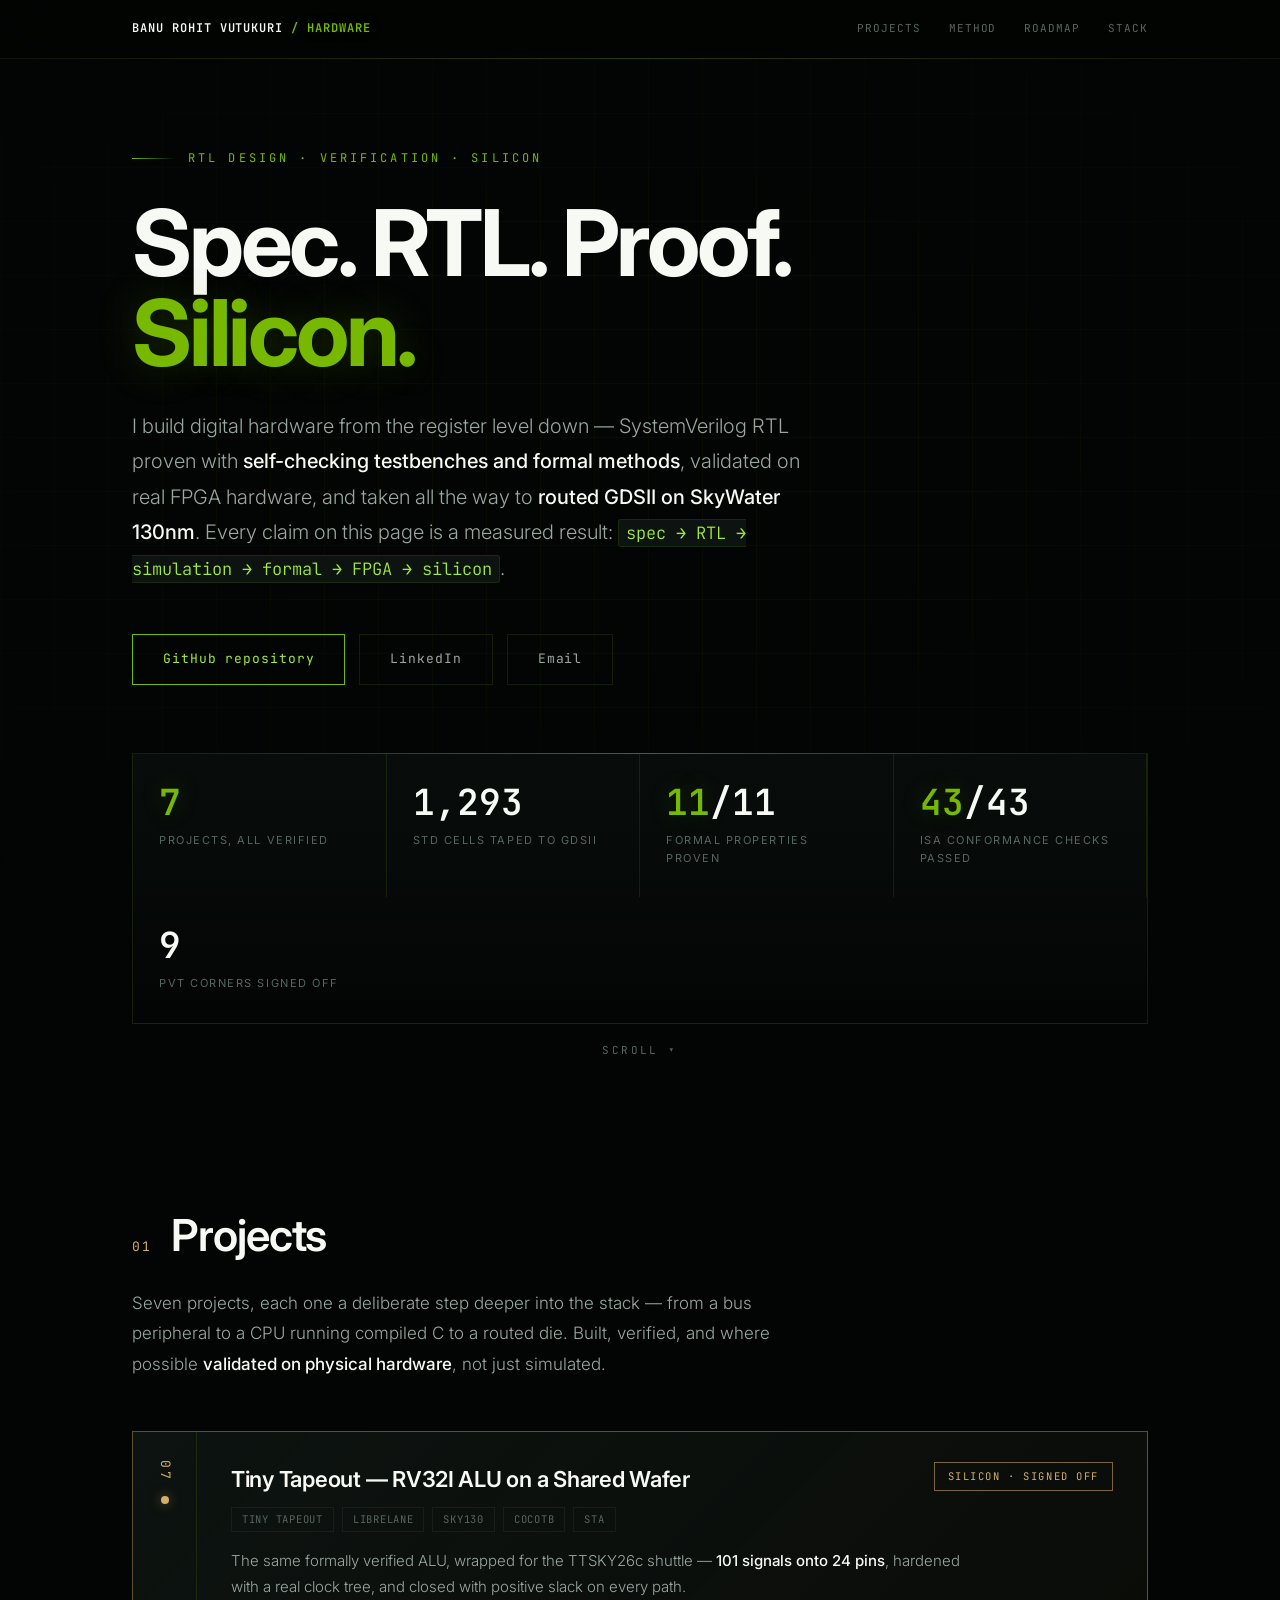
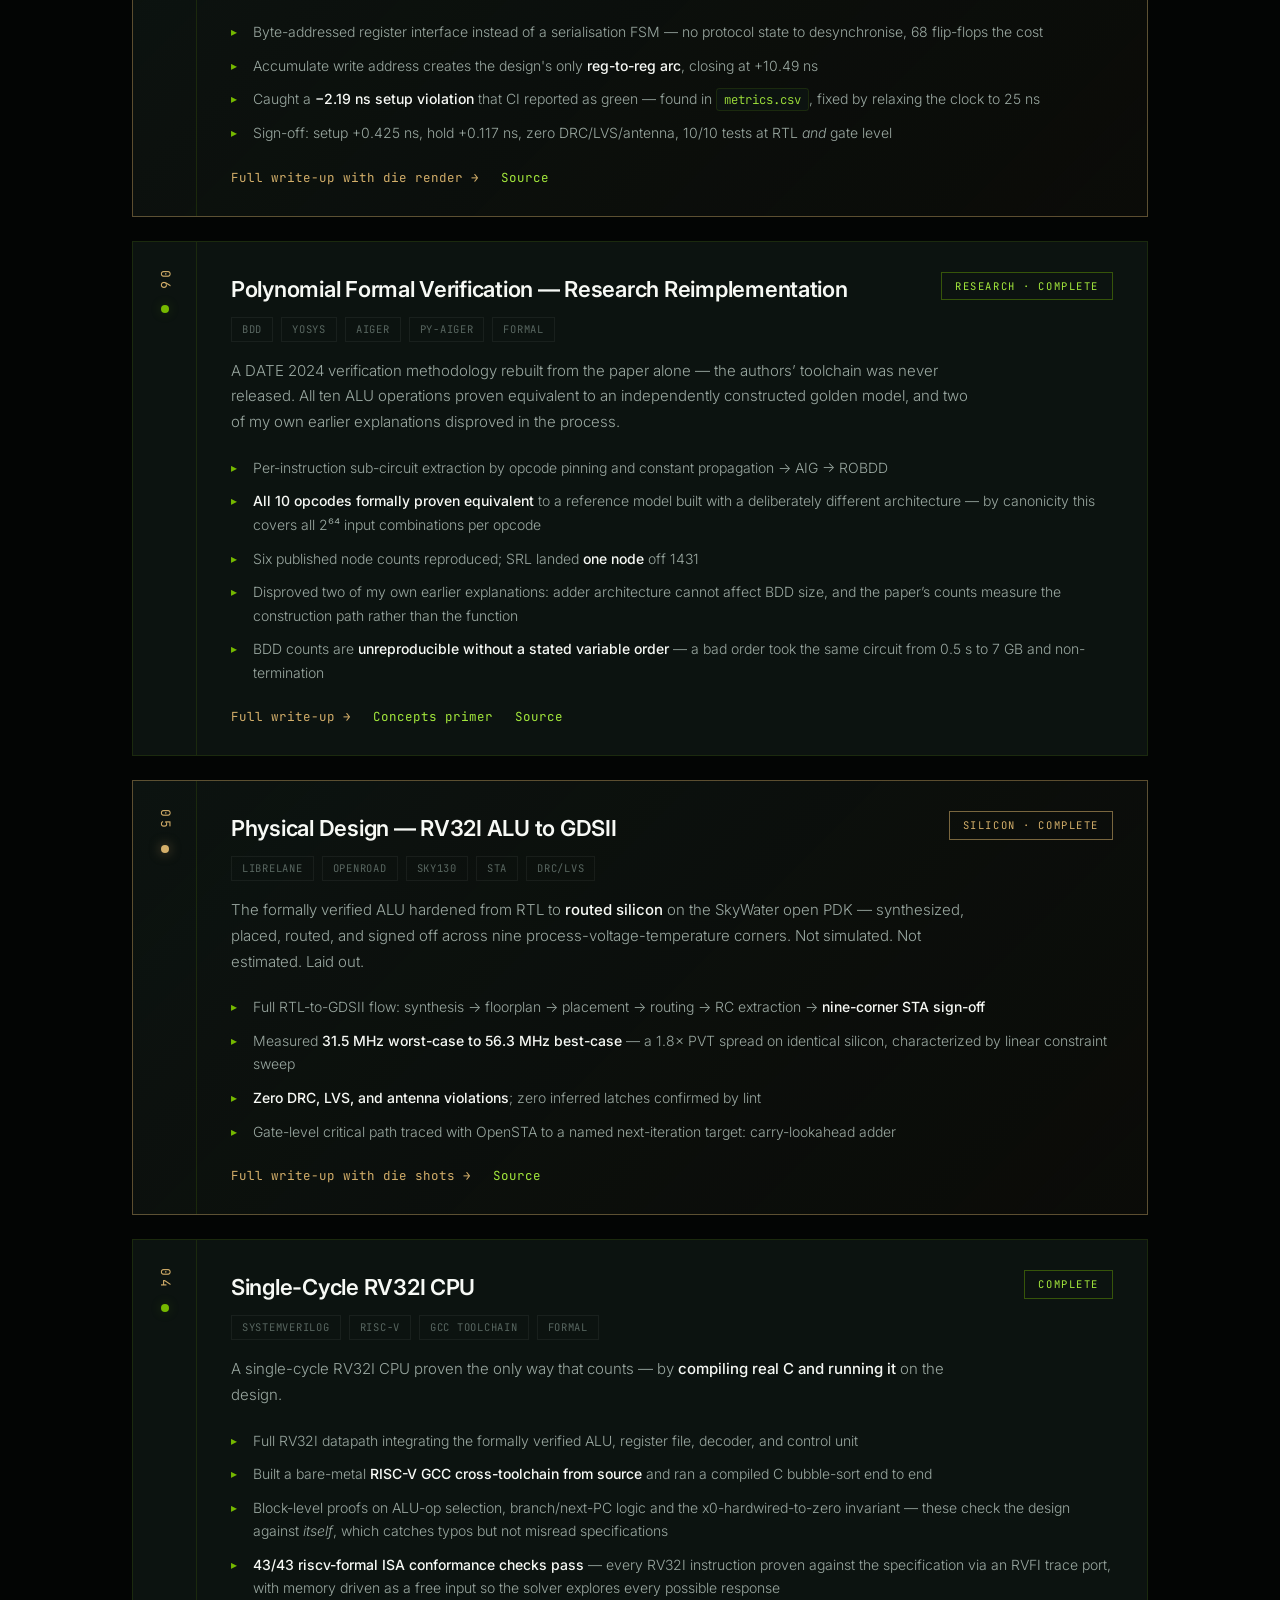
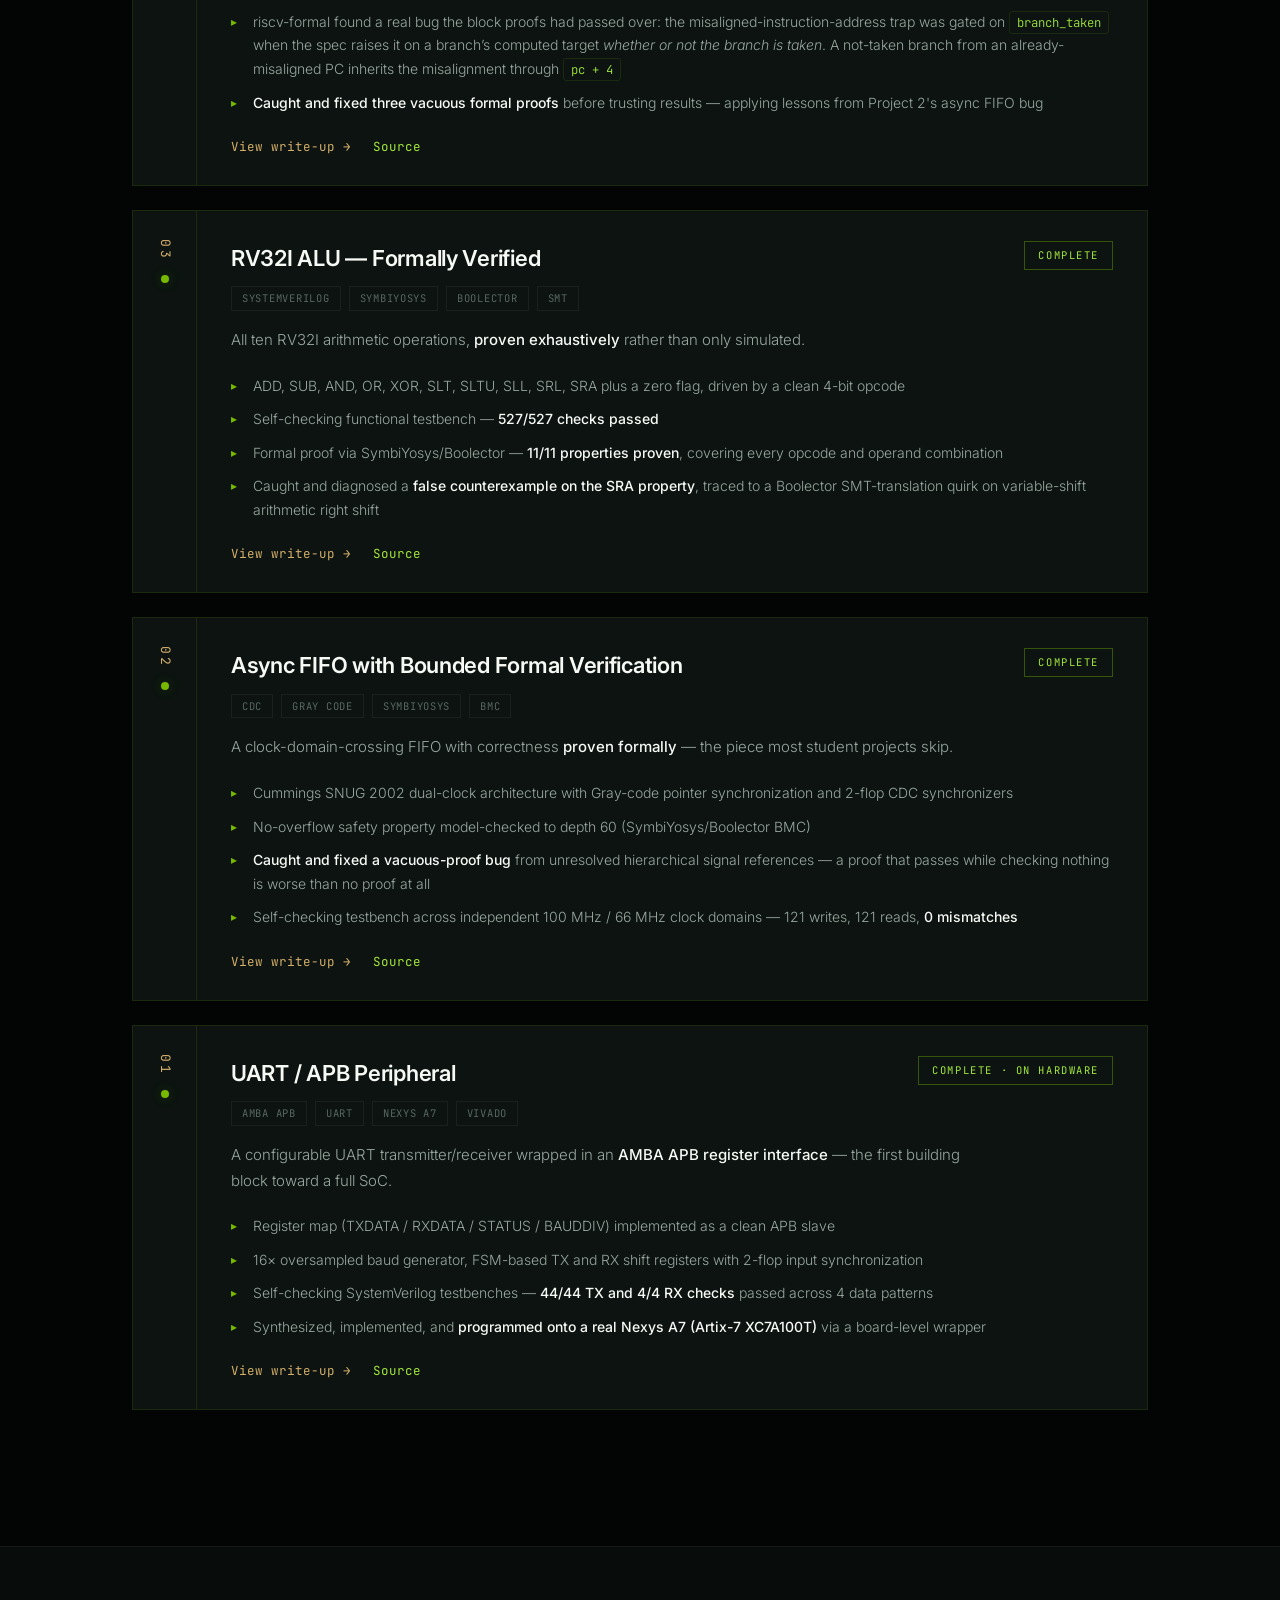
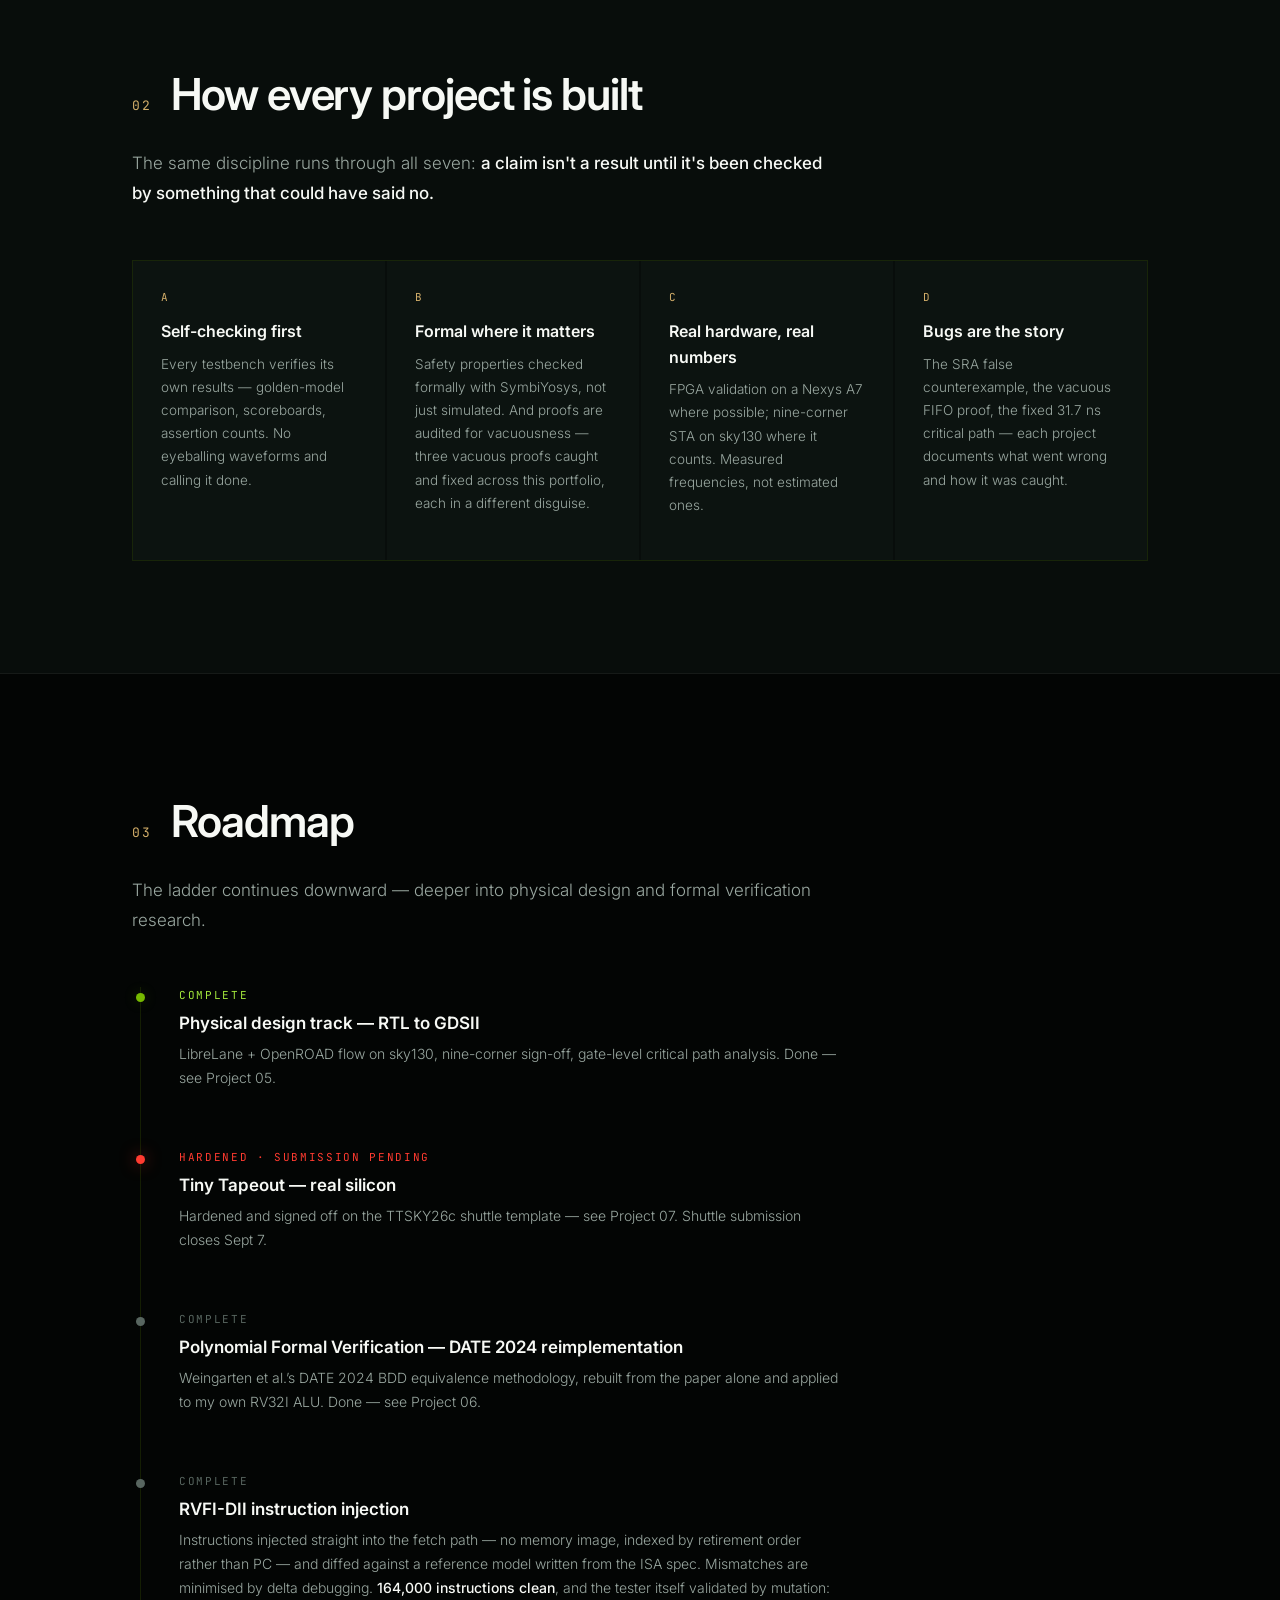
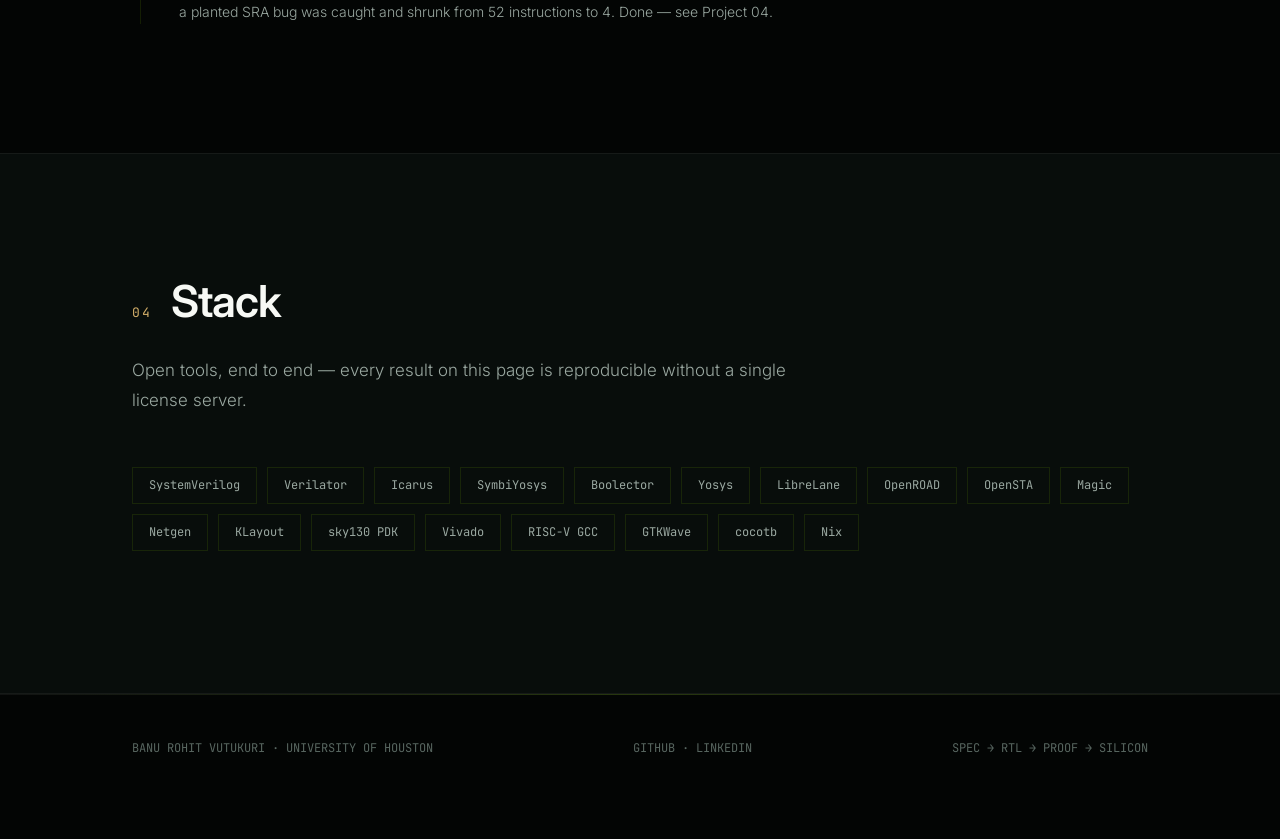
==== commit 974cbb07: "Homepage: three vacuous proofs, 'checked formally'; p06 run_all.sh: fail loudly if BDD stack missing" ====
--- a/docs/index.html
+++ b/docs/index.html
@@ -135,7 +135,7 @@
           <li>Block-level proofs on ALU-op selection, branch/next-PC logic and the x0-hardwired-to-zero invariant &mdash; these check the design against <em>itself</em>, which catches typos but not misread specifications</li>
               <li><strong>43/43 riscv-formal ISA conformance checks pass</strong> &mdash; every RV32I instruction proven against the specification via an RVFI trace port, with memory driven as a free input so the solver explores every possible response</li>
               <li>riscv-formal found a real bug the block proofs had passed over: the misaligned-instruction-address trap was gated on <code>branch_taken</code> when the spec raises it on a branch&rsquo;s computed target <em>whether or not the branch is taken</em>. A not-taken branch from an already-misaligned PC inherits the misalignment through <code>pc + 4</code></li>
-          <li><strong>Caught and fixed two vacuous formal proofs</strong> before trusting results — applying lessons from Project 2's async FIFO bug</li>
+          <li><strong>Caught and fixed three vacuous formal proofs</strong> before trusting results — applying lessons from Project 2's async FIFO bug</li>
         </ul>
         <div class="proj-links">
           <a class="featured" href="project4-rv32i-cpu/">View write-up →</a>
@@ -225,7 +225,7 @@
       <div class="m-cell">
         <span class="m-idx">B</span>
         <h3>Formal where it matters</h3>
-        <p>Safety properties proven with SymbiYosys, not just simulated. And proofs are audited for vacuousness — three vacuous proofs caught and fixed across this portfolio, each in a different disguise.</p>
+        <p>Safety properties checked formally with SymbiYosys, not just simulated. And proofs are audited for vacuousness — three vacuous proofs caught and fixed across this portfolio, each in a different disguise.</p>
       </div>
       <div class="m-cell">
         <span class="m-idx">C</span>
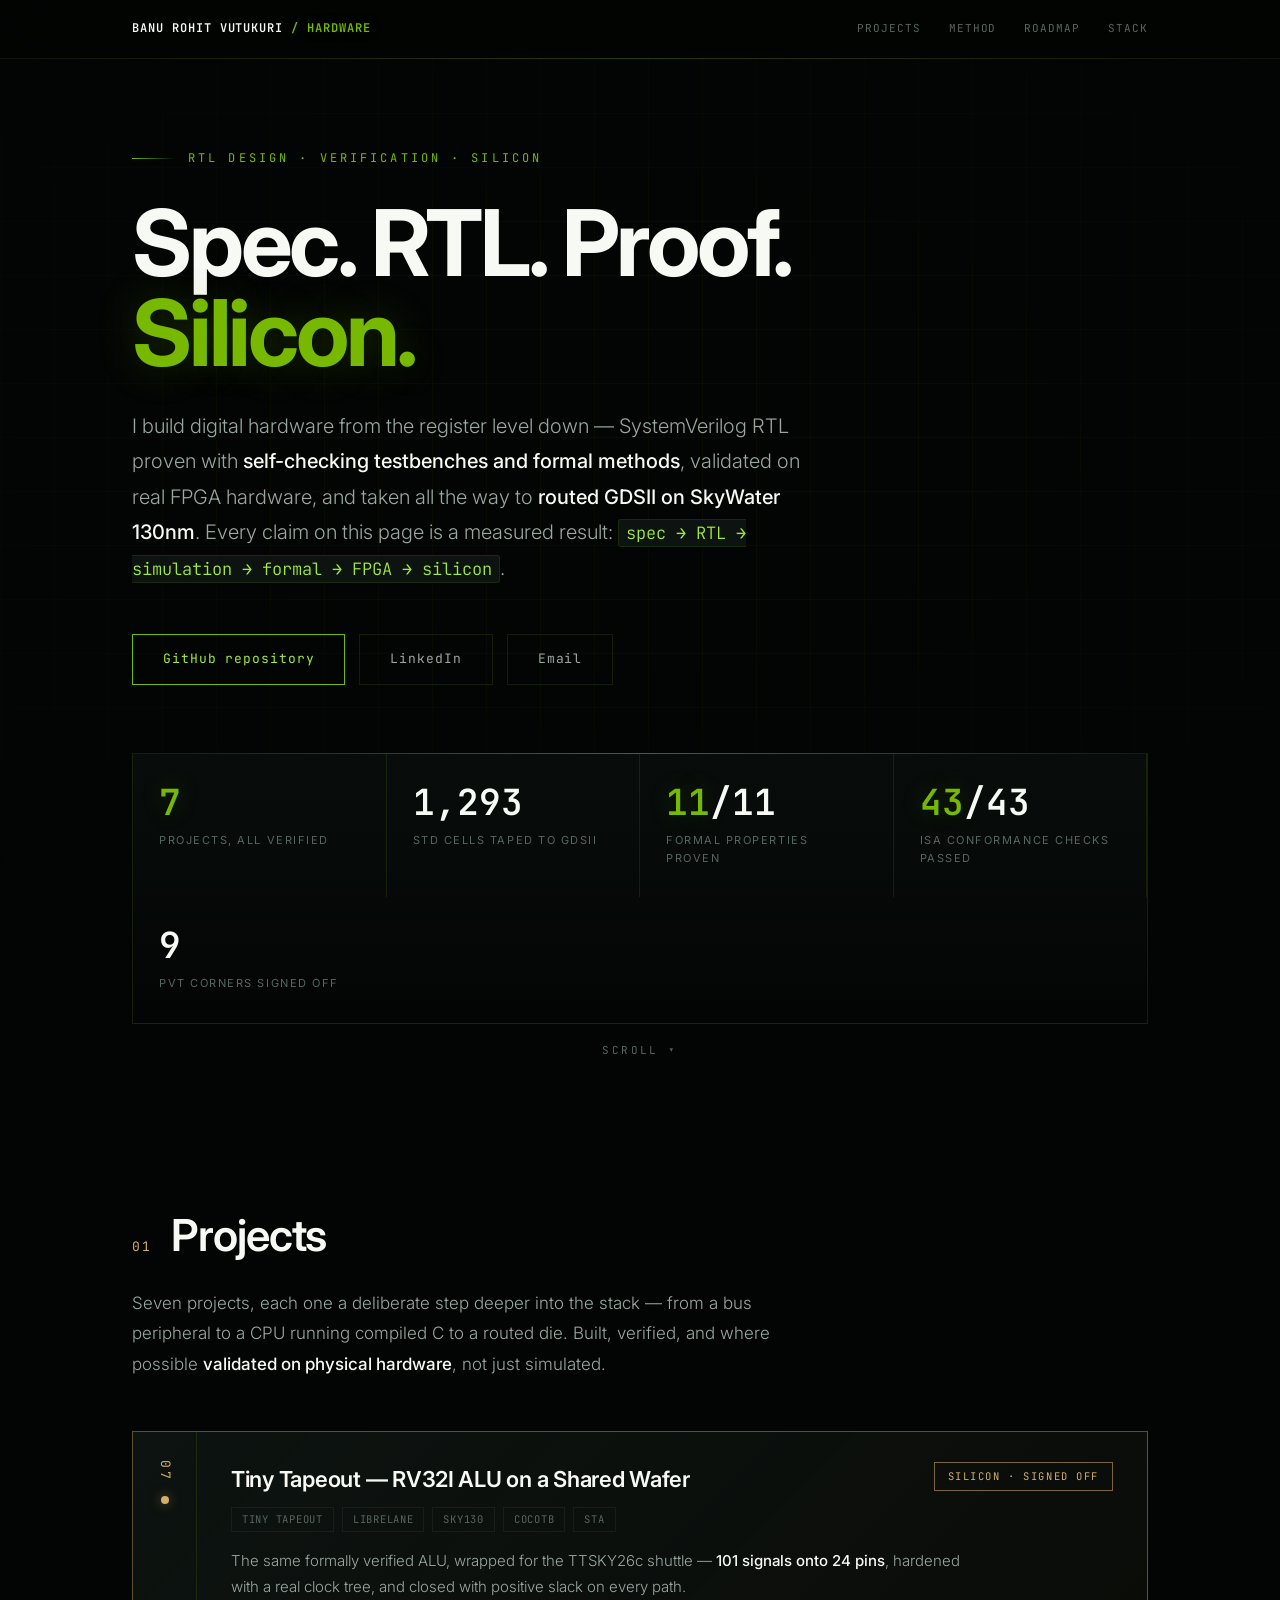
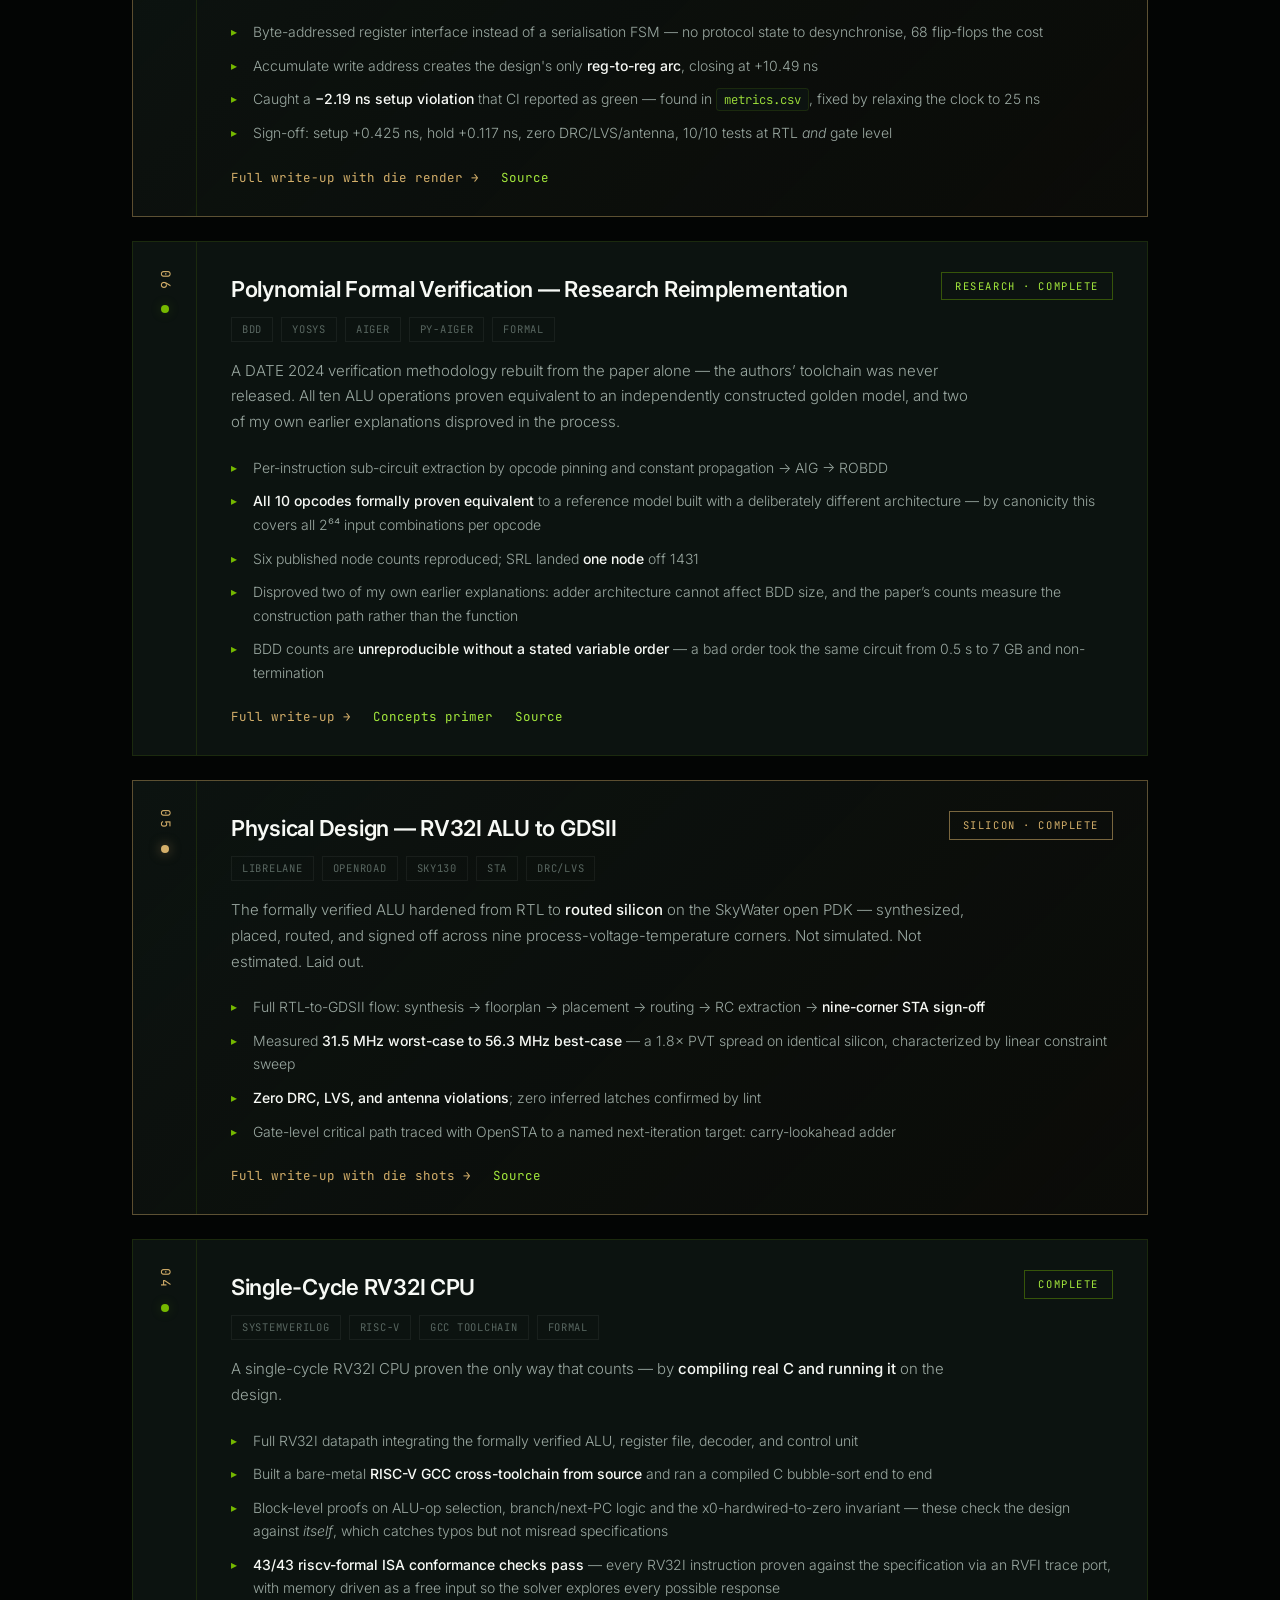
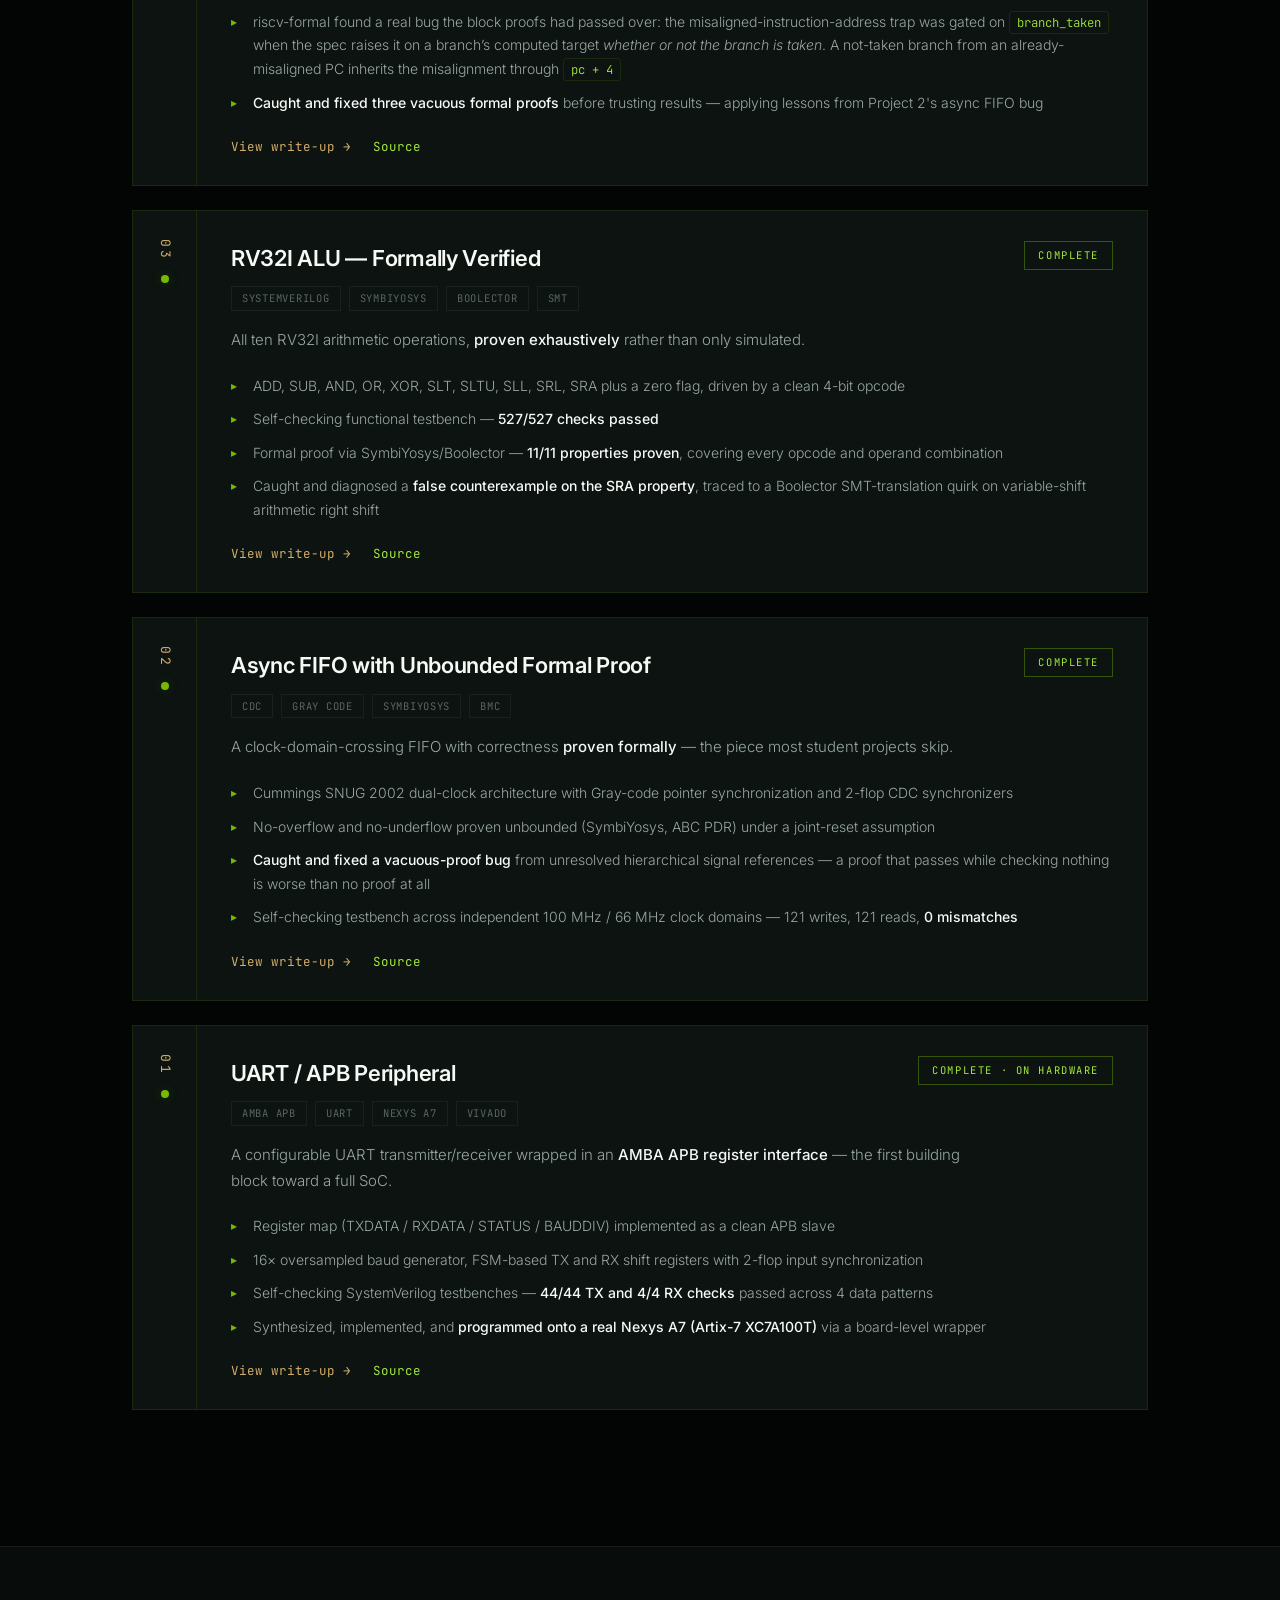
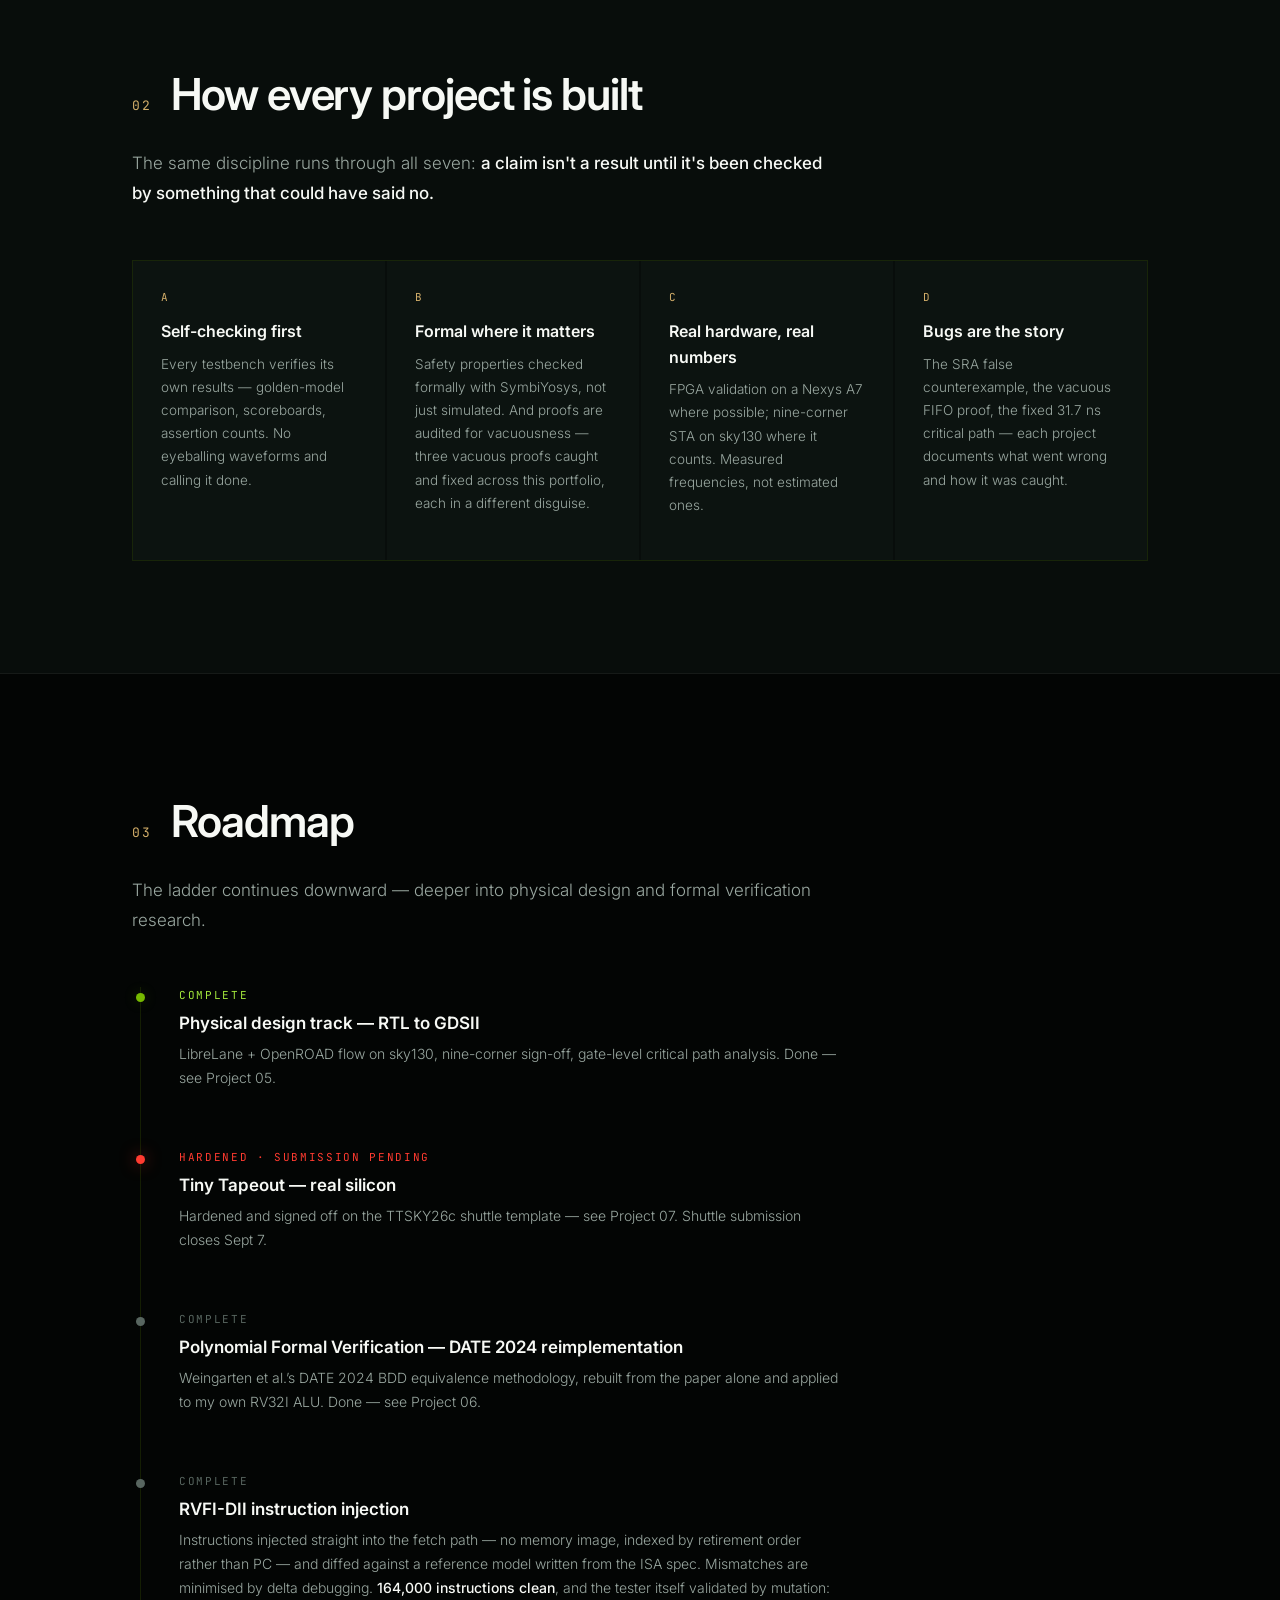
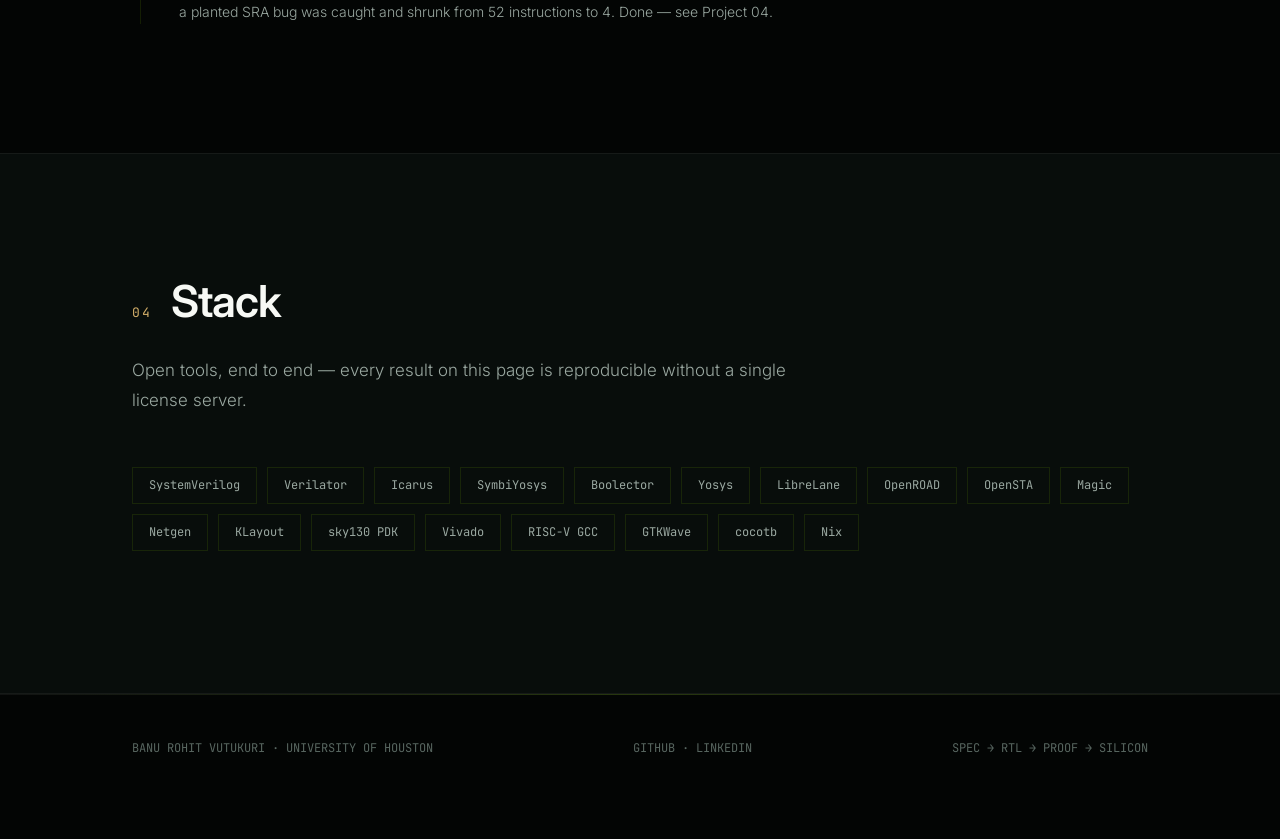
==== commit 9a5e0a0b: "Site: FIFO is proven unbounded (ABC PDR, joint-reset assumption); tags updated" ====
--- a/docs/index.html
+++ b/docs/index.html
@@ -170,14 +170,14 @@
       <div class="proj-rail"><span class="proj-num">02</span><span class="proj-dot"></span></div>
       <div class="proj-body">
         <div class="proj-top">
-          <h3>Async FIFO with Bounded Formal Verification</h3>
+          <h3>Async FIFO with Unbounded Formal Proof</h3>
           <span class="badge">Complete</span>
         </div>
         <div class="proj-tags"><span>CDC</span><span>GRAY CODE</span><span>SYMBIYOSYS</span><span>BMC</span></div>
         <p class="summary">A clock-domain-crossing FIFO with correctness <strong>proven formally</strong> — the piece most student projects skip.</p>
         <ul>
           <li>Cummings SNUG 2002 dual-clock architecture with Gray-code pointer synchronization and 2-flop CDC synchronizers</li>
-          <li>No-overflow safety property model-checked to depth 60 (SymbiYosys/Boolector BMC)</li>
+          <li>No-overflow and no-underflow proven unbounded (SymbiYosys, ABC PDR) under a joint-reset assumption</li>
           <li><strong>Caught and fixed a vacuous-proof bug</strong> from unresolved hierarchical signal references — a proof that passes while checking nothing is worse than no proof at all</li>
           <li>Self-checking testbench across independent 100 MHz / 66 MHz clock domains — 121 writes, 121 reads, <strong>0 mismatches</strong></li>
         </ul>
